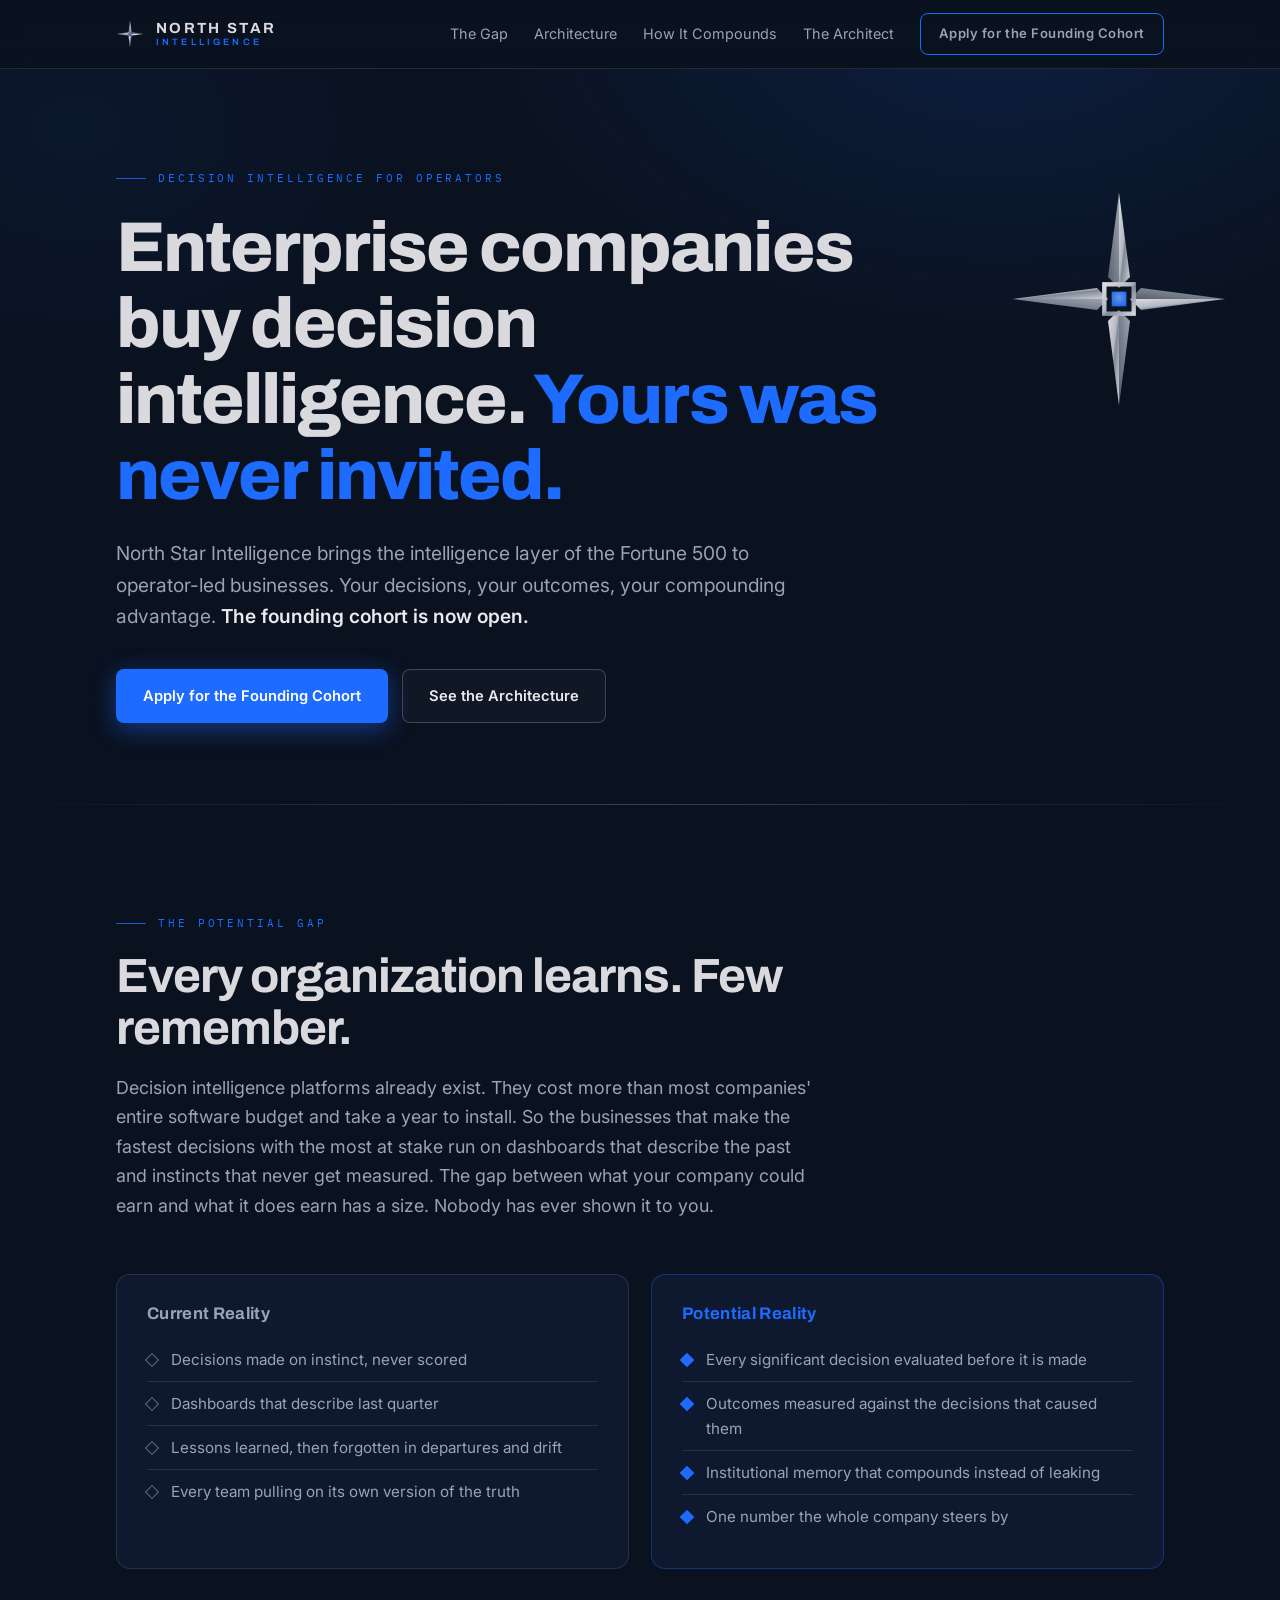
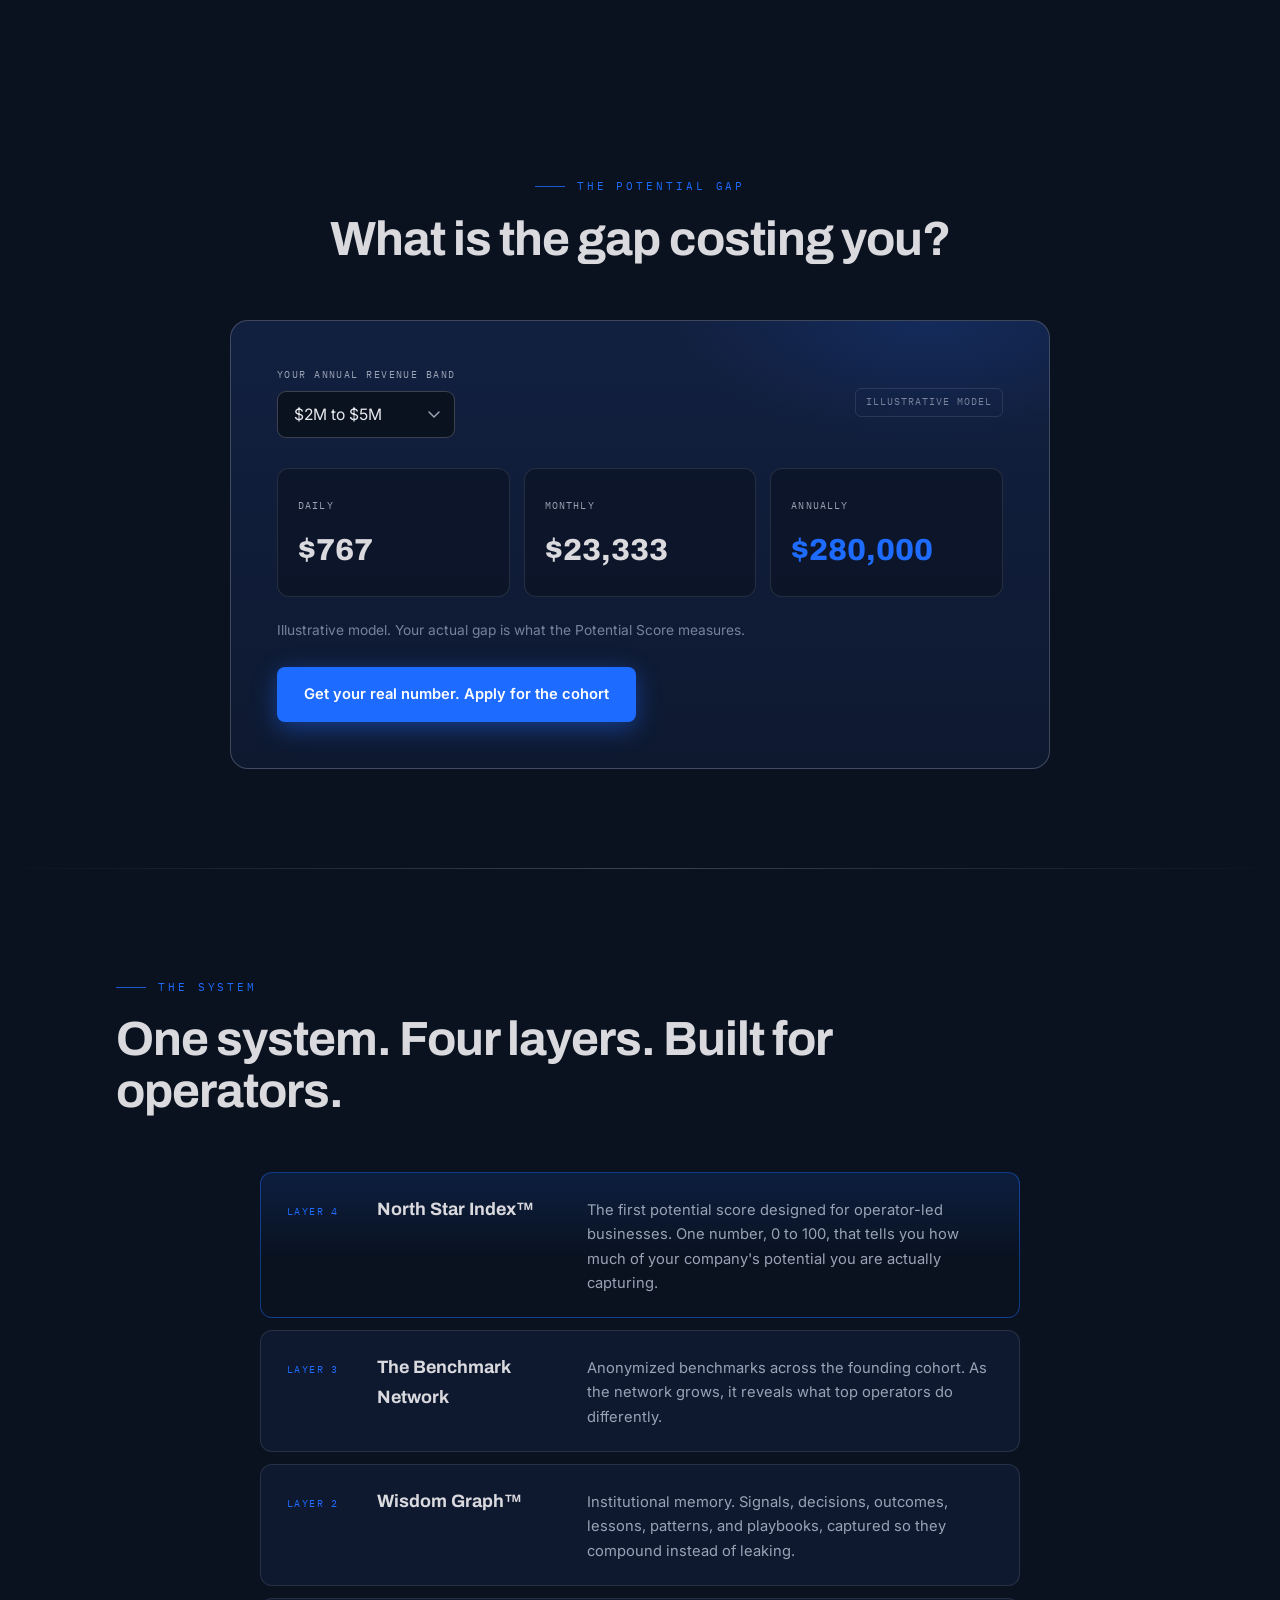
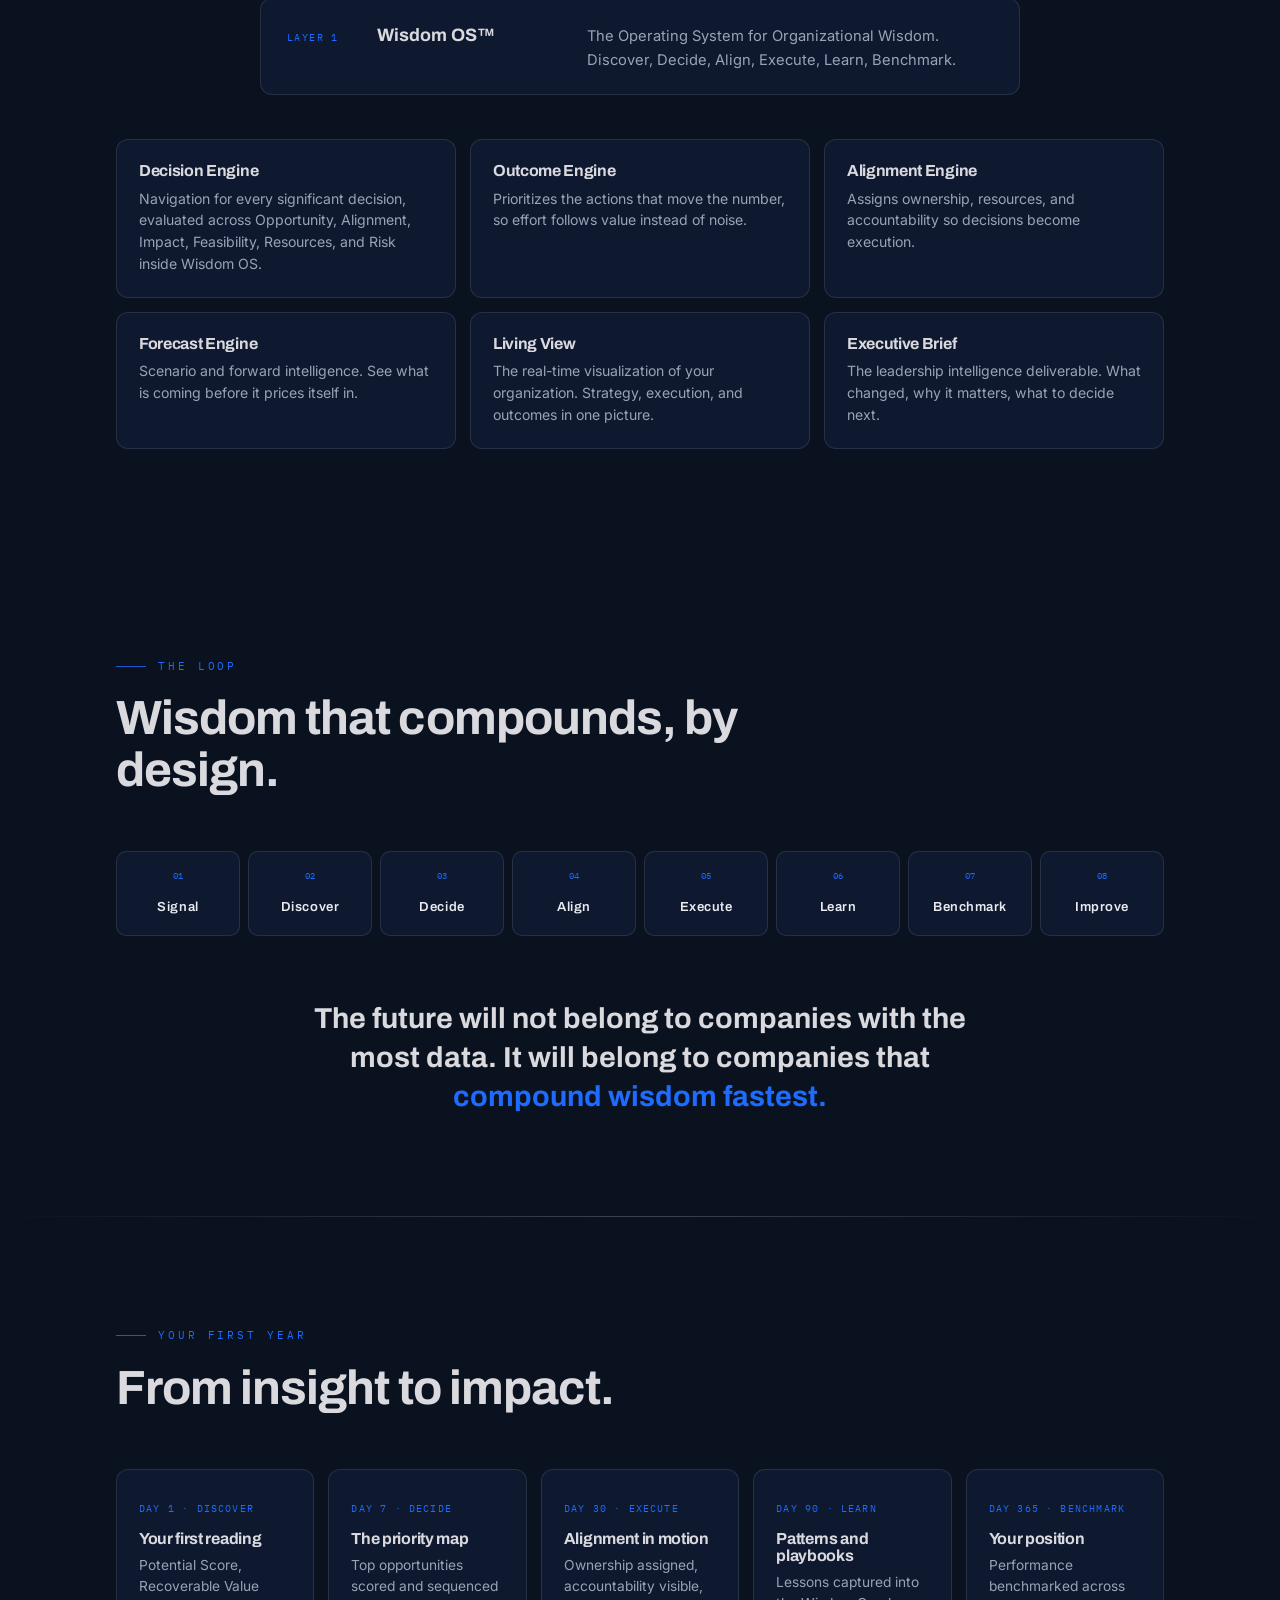
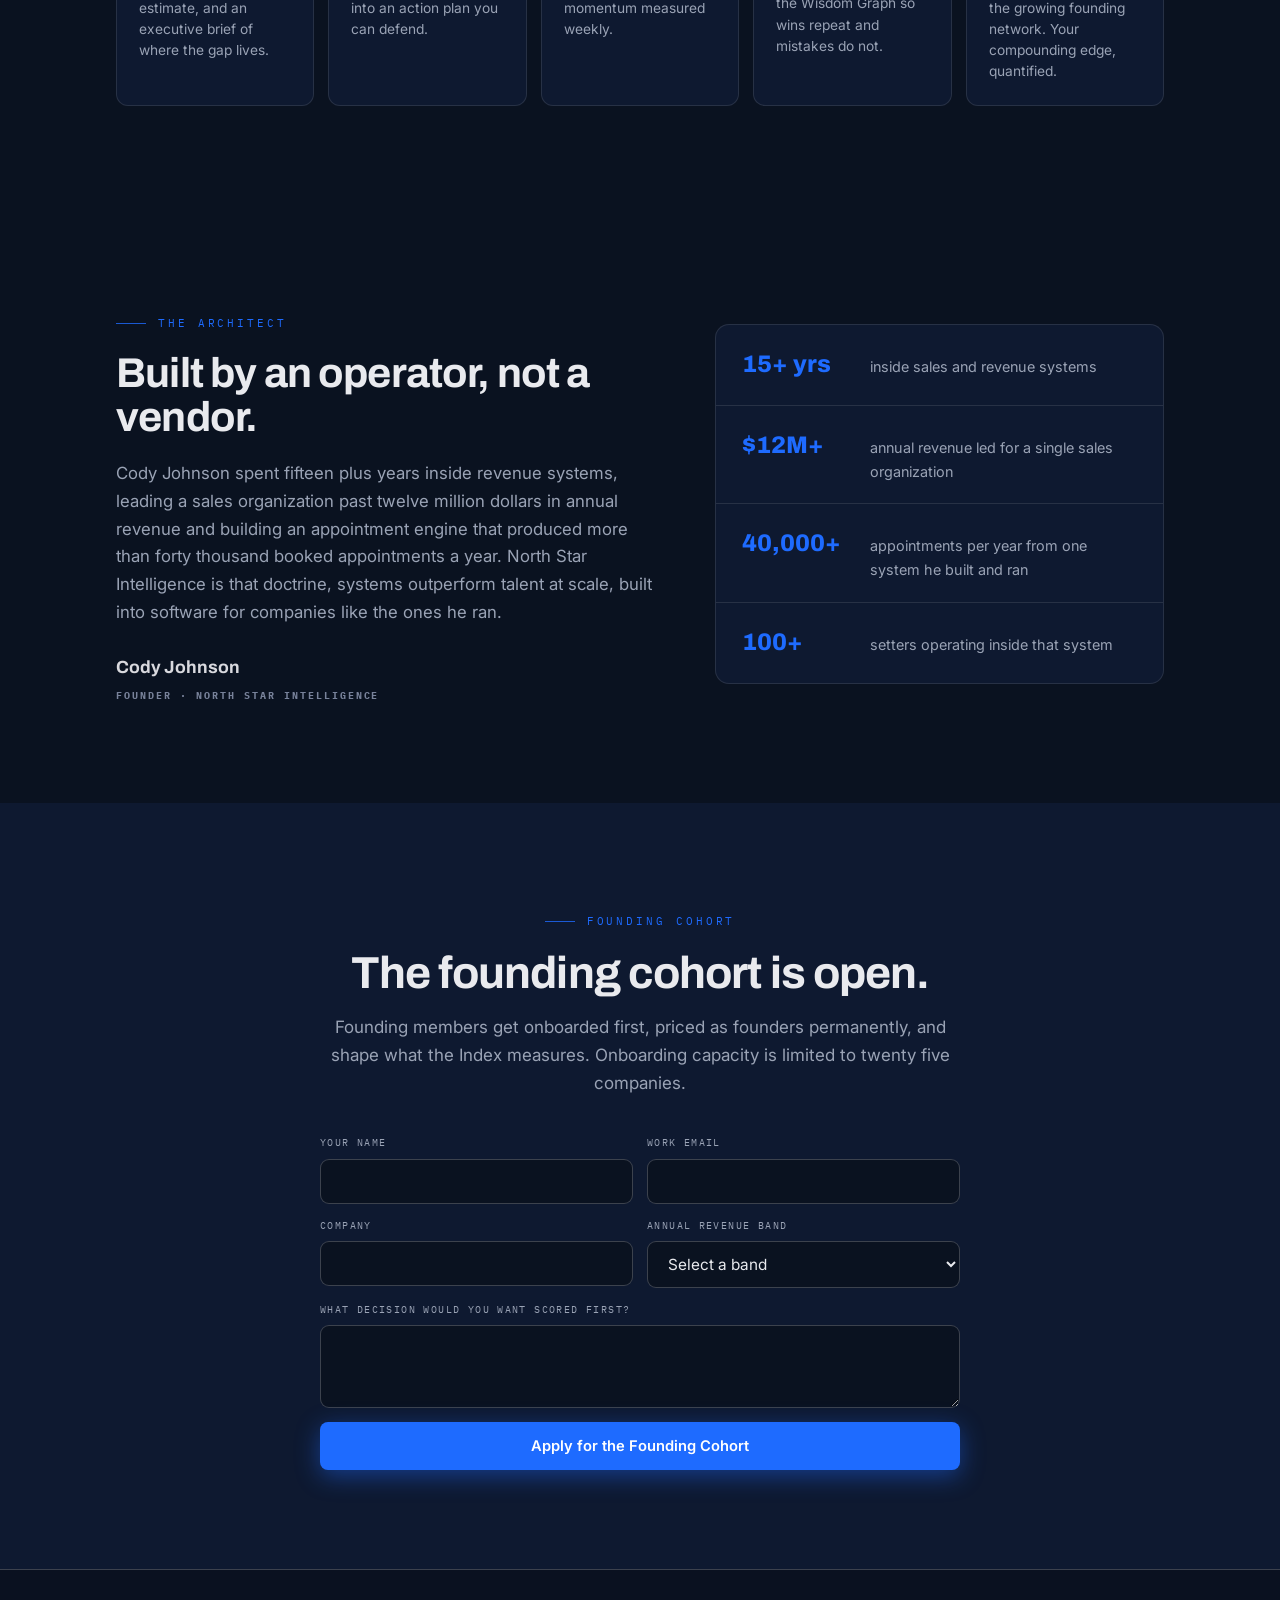
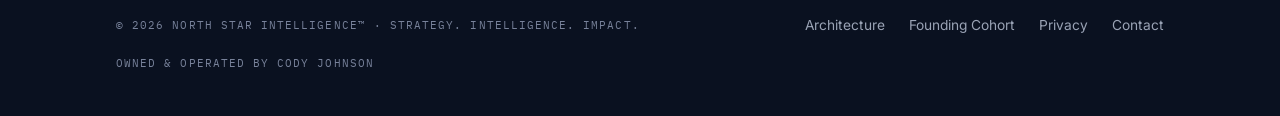
==== index.html @ 207f14a6 "Add files via upload" ====
<!DOCTYPE html>
<html lang="en">
<head>
<meta charset="UTF-8">
<meta name="viewport" content="width=device-width, initial-scale=1.0">
<title>North Star Intelligence | Decision Intelligence for Operator-Led Businesses</title>
<meta name="description" content="Enterprise companies buy decision intelligence. Yours was never invited. North Star Intelligence brings the intelligence layer of the Fortune 500 to operator-led businesses. The founding cohort is now open.">
<link rel="canonical" href="https://www.northstarintelligence.org/">
<meta property="og:title" content="North Star Intelligence">
<meta property="og:description" content="Enterprise companies buy decision intelligence. Yours was never invited. The founding cohort is now open.">
<meta property="og:type" content="website">
<meta property="og:url" content="https://www.northstarintelligence.org/">
<meta property="og:image" content="https://www.northstarintelligence.org/assets/brand/og-home.png">
<link rel="icon" href="/assets/brand/star.svg" type="image/svg+xml">
<link rel="preconnect" href="https://fonts.googleapis.com">
<link rel="preconnect" href="https://fonts.gstatic.com" crossorigin>
<link href="https://fonts.googleapis.com/css2?family=Archivo:wght@600;700;800&family=Inter:wght@400;500;600&family=IBM+Plex+Mono:wght@400;500&display=swap" rel="stylesheet">
<link rel="stylesheet" href="/css/style.css">
<script defer data-domain="northstarintelligence.org" src="https://plausible.io/js/script.js"></script>
<script type="application/ld+json">
{
  "@context": "https://schema.org",
  "@type": "Organization",
  "name": "North Star Intelligence",
  "url": "https://www.northstarintelligence.org",
  "logo": "https://www.northstarintelligence.org/assets/brand/star.svg",
  "founder": { "@type": "Person", "name": "Cody Johnson" }
}
</script>
</head>
<body>
<a class="skip" href="#main-content">Skip to content</a>

<nav aria-label="Primary">
  <div class="nav-inner">
    <a href="/" class="logo" aria-label="North Star Intelligence home">
      <img src="/assets/brand/star.svg" alt="" width="28" height="28">
      <span class="lt">NORTH STAR<small>INTELLIGENCE</small></span>
    </a>
    <button id="nav-ham" class="nav-ham" aria-expanded="false" aria-controls="nav-links" aria-label="Menu">
      <span></span><span></span><span></span>
    </button>
    <div class="nav-links" id="nav-links">
      <a href="#problem">The Gap</a>
      <a href="#architecture">Architecture</a>
      <a href="#compounds">How It Compounds</a>
      <a href="#architect">The Architect</a>
      <a href="#cohort" class="nav-cta">Apply for the Founding Cohort</a>
    </div>
  </div>
</nav>

<main id="main-content">

<!-- 1 · HERO -->
<header class="hero">
  <div class="hero-bg" aria-hidden="true"></div>
  <img class="hero-mark" src="/assets/brand/star.svg" alt="" width="220" height="220" aria-hidden="true">
  <div class="wrap">
    <div class="hero-inner">
      <span class="eyebrow">Decision Intelligence for Operators</span>
      <h1 style="margin-top:22px">Enterprise companies buy decision intelligence. <span class="blue">Yours was never invited.</span></h1>
      <p class="sub">North Star Intelligence brings the intelligence layer of the Fortune 500 to operator-led businesses. Your decisions, your outcomes, your compounding advantage. <b>The founding cohort is now open.</b></p>
      <div class="hero-cta">
        <a href="#cohort" class="btn btn-primary">Apply for the Founding Cohort</a>
        <a href="#architecture" class="btn btn-ghost">See the Architecture</a>
      </div>
    </div>
  </div>
</header>

<div class="divider" role="presentation"></div>

<!-- 2 · THE PROBLEM -->
<section id="problem">
  <div class="wrap">
    <div class="sec-head reveal">
      <span class="eyebrow">The Potential Gap</span>
      <h2>Every organization learns. Few remember.</h2>
      <p>Decision intelligence platforms already exist. They cost more than most companies' entire software budget and take a year to install. So the businesses that make the fastest decisions with the most at stake run on dashboards that describe the past and instincts that never get measured. The gap between what your company could earn and what it does earn has a size. Nobody has ever shown it to you.</p>
    </div>
    <div class="reality reveal">
      <div class="reality-card current">
        <h3>Current Reality</h3>
        <ul>
          <li>Decisions made on instinct, never scored</li>
          <li>Dashboards that describe last quarter</li>
          <li>Lessons learned, then forgotten in departures and drift</li>
          <li>Every team pulling on its own version of the truth</li>
        </ul>
      </div>
      <div class="reality-card potential">
        <h3>Potential Reality</h3>
        <ul>
          <li>Every significant decision evaluated before it is made</li>
          <li>Outcomes measured against the decisions that caused them</li>
          <li>Institutional memory that compounds instead of leaking</li>
          <li>One number the whole company steers by</li>
        </ul>
      </div>
    </div>
  </div>
</section>

<!-- 3 · GAP CALCULATOR -->
<section id="gap" aria-labelledby="gap-heading">
  <div class="wrap">
    <div class="sec-head reveal" style="text-align:center;margin-left:auto;margin-right:auto">
      <span class="eyebrow" style="justify-content:center">The Potential Gap</span>
      <h2 id="gap-heading">What is the gap costing you?</h2>
    </div>
    <div class="calc reveal">
      <div class="calc-head">
        <div class="calc-field">
          <label for="calc-band">Your annual revenue band</label>
          <select id="calc-band">
            <option value="1500000">$1M to $2M</option>
            <option value="3500000" selected>$2M to $5M</option>
            <option value="7500000">$5M to $10M</option>
            <option value="17500000">$10M to $25M</option>
            <option value="37500000">$25M to $50M</option>
          </select>
        </div>
        <span class="calc-model">Illustrative model</span>
      </div>
      <div class="calc-gauges" aria-live="polite">
        <div class="gauge"><span class="gl">Daily</span><div class="gv" id="g-daily">$0</div></div>
        <div class="gauge"><span class="gl">Monthly</span><div class="gv" id="g-monthly">$0</div></div>
        <div class="gauge annual"><span class="gl">Annually</span><div class="gv" id="g-annual">$0</div></div>
      </div>
      <p class="calc-note">Illustrative model. Your actual gap is what the Potential Score measures.</p>
      <div class="calc-cta">
        <a href="#cohort" class="btn btn-primary">Get your real number. Apply for the cohort</a>
      </div>
    </div>
  </div>
</section>

<div class="divider" role="presentation"></div>

<!-- 4 · THE ARCHITECTURE -->
<section id="architecture">
  <div class="wrap">
    <div class="sec-head reveal">
      <span class="eyebrow">The System</span>
      <h2>One system. Four layers. Built for operators.</h2>
    </div>
    <div class="layers reveal">
      <div class="layer l4">
        <span class="ln">Layer 4</span>
        <span class="lt2">North Star Index&trade;</span>
        <span class="ld">The first potential score designed for operator-led businesses. One number, 0 to 100, that tells you how much of your company's potential you are actually capturing.</span>
      </div>
      <div class="layer">
        <span class="ln">Layer 3</span>
        <span class="lt2">The Benchmark Network</span>
        <span class="ld">Anonymized benchmarks across the founding cohort. As the network grows, it reveals what top operators do differently.</span>
      </div>
      <div class="layer">
        <span class="ln">Layer 2</span>
        <span class="lt2">Wisdom Graph&trade;</span>
        <span class="ld">Institutional memory. Signals, decisions, outcomes, lessons, patterns, and playbooks, captured so they compound instead of leaking.</span>
      </div>
      <div class="layer">
        <span class="ln">Layer 1</span>
        <span class="lt2">Wisdom OS&trade;</span>
        <span class="ld">The Operating System for Organizational Wisdom. Discover, Decide, Align, Execute, Learn, Benchmark.</span>
      </div>
    </div>
    <div class="engines reveal">
      <div class="engine"><h3>Decision Engine</h3><p>Navigation for every significant decision, evaluated across Opportunity, Alignment, Impact, Feasibility, Resources, and Risk inside Wisdom OS.</p></div>
      <div class="engine"><h3>Outcome Engine</h3><p>Prioritizes the actions that move the number, so effort follows value instead of noise.</p></div>
      <div class="engine"><h3>Alignment Engine</h3><p>Assigns ownership, resources, and accountability so decisions become execution.</p></div>
      <div class="engine"><h3>Forecast Engine</h3><p>Scenario and forward intelligence. See what is coming before it prices itself in.</p></div>
      <div class="engine"><h3>Living View</h3><p>The real-time visualization of your organization. Strategy, execution, and outcomes in one picture.</p></div>
      <div class="engine"><h3>Executive Brief</h3><p>The leadership intelligence deliverable. What changed, why it matters, what to decide next.</p></div>
    </div>
  </div>
</section>

<!-- 5 · HOW IT COMPOUNDS -->
<section id="compounds">
  <div class="wrap">
    <div class="sec-head reveal">
      <span class="eyebrow">The Loop</span>
      <h2>Wisdom that compounds, by design.</h2>
    </div>
    <div class="loop reveal">
      <div class="loop-step"><span class="ln">01</span><span class="lt3">Signal</span></div>
      <div class="loop-step"><span class="ln">02</span><span class="lt3">Discover</span></div>
      <div class="loop-step"><span class="ln">03</span><span class="lt3">Decide</span></div>
      <div class="loop-step"><span class="ln">04</span><span class="lt3">Align</span></div>
      <div class="loop-step"><span class="ln">05</span><span class="lt3">Execute</span></div>
      <div class="loop-step"><span class="ln">06</span><span class="lt3">Learn</span></div>
      <div class="loop-step"><span class="ln">07</span><span class="lt3">Benchmark</span></div>
      <div class="loop-step"><span class="ln">08</span><span class="lt3">Improve</span></div>
    </div>
    <p class="compound-close reveal">The future will not belong to companies with the most data. It will belong to companies that <span class="blue">compound wisdom fastest.</span></p>
  </div>
</section>

<div class="divider" role="presentation"></div>

<!-- 6 · FROM INSIGHT TO IMPACT -->
<section id="timeline">
  <div class="wrap">
    <div class="sec-head reveal">
      <span class="eyebrow">Your First Year</span>
      <h2>From insight to impact.</h2>
    </div>
    <div class="timeline reveal">
      <div class="t-step"><span class="td">Day 1 · Discover</span><h3>Your first reading</h3><p>Potential Score, Recoverable Value estimate, and an executive brief of where the gap lives.</p></div>
      <div class="t-step"><span class="td">Day 7 · Decide</span><h3>The priority map</h3><p>Top opportunities scored and sequenced into an action plan you can defend.</p></div>
      <div class="t-step"><span class="td">Day 30 · Execute</span><h3>Alignment in motion</h3><p>Ownership assigned, accountability visible, momentum measured weekly.</p></div>
      <div class="t-step"><span class="td">Day 90 · Learn</span><h3>Patterns and playbooks</h3><p>Lessons captured into the Wisdom Graph so wins repeat and mistakes do not.</p></div>
      <div class="t-step"><span class="td">Day 365 · Benchmark</span><h3>Your position</h3><p>Performance benchmarked across the growing founding network. Your compounding edge, quantified.</p></div>
    </div>
  </div>
</section>

<!-- 7 · THE ARCHITECT -->
<section id="architect">
  <div class="wrap">
    <div class="founder-grid">
      <div class="reveal">
        <span class="eyebrow">The Architect</span>
        <h2 style="margin-top:18px;font-size:clamp(1.8rem,3.6vw,2.6rem)">Built by an operator, not a vendor.</h2>
        <p style="margin-top:20px">Cody Johnson spent fifteen plus years inside revenue systems, leading a sales organization past twelve million dollars in annual revenue and building an appointment engine that produced more than forty thousand booked appointments a year. North Star Intelligence is that doctrine, systems outperform talent at scale, built into software for companies like the ones he ran.</p>
        <div class="founder-sig">Cody Johnson<span>Founder · North Star Intelligence</span></div>
      </div>
      <div class="proof reveal">
        <div class="proof-row"><span class="proof-num">15+ yrs</span><span class="proof-lbl">inside sales and revenue systems</span></div>
        <div class="proof-row"><span class="proof-num">$12M+</span><span class="proof-lbl">annual revenue led for a single sales organization</span></div>
        <div class="proof-row"><span class="proof-num">40,000+</span><span class="proof-lbl">appointments per year from one system he built and ran</span></div>
        <div class="proof-row"><span class="proof-num">100+</span><span class="proof-lbl">setters operating inside that system</span></div>
      </div>
    </div>
  </div>
</section>

<!-- 8 · FOUNDING COHORT -->
<section id="cohort" class="cohort">
  <div class="wrap">
    <div class="cohort-inner">
      <span class="eyebrow" style="justify-content:center">Founding Cohort</span>
      <h2 class="reveal" style="margin-top:18px;font-size:clamp(1.9rem,4vw,2.8rem)">The founding cohort is open.</h2>
      <p class="reveal" style="color:var(--muted);margin-top:16px">Founding members get onboarded first, priced as founders permanently, and shape what the Index measures. Onboarding capacity is limited to twenty five companies.</p>

      <!-- TODO: replace YOUR_FORM_ID with the live Formspree form ID before deploy -->
      <form id="cohort-form" action="https://formspree.io/f/YOUR_FORM_ID" method="POST" novalidate>
        <div class="f-row">
          <div class="f-field">
            <label for="f-name">Your name</label>
            <input id="f-name" name="name" type="text" autocomplete="name" required>
            <span class="f-err">Please enter your name.</span>
          </div>
          <div class="f-field">
            <label for="f-email">Work email</label>
            <input id="f-email" name="email" type="email" autocomplete="email" required>
            <span class="f-err">Please enter a valid email.</span>
          </div>
        </div>
        <div class="f-row">
          <div class="f-field">
            <label for="f-company">Company</label>
            <input id="f-company" name="company" type="text" autocomplete="organization" required>
            <span class="f-err">Please enter your company.</span>
          </div>
          <div class="f-field">
            <label for="f-rev">Annual revenue band</label>
            <select id="f-rev" name="revenue_band" required>
              <option value="">Select a band</option>
              <option>$1M to $2M</option>
              <option>$2M to $5M</option>
              <option>$5M to $10M</option>
              <option>$10M to $25M</option>
              <option>$25M to $50M</option>
            </select>
            <span class="f-err">Please select a band.</span>
          </div>
        </div>
        <div class="f-field">
          <label for="f-decision">What decision would you want scored first?</label>
          <textarea id="f-decision" name="first_decision" rows="3" required></textarea>
          <span class="f-err">Tell us the decision, one sentence is fine.</span>
        </div>
        <!-- Honeypot, hidden from humans -->
        <div class="hp" aria-hidden="true">
          <label for="f-hp">Company website</label>
          <input id="f-hp" name="company_website" type="text" tabindex="-1" autocomplete="off">
        </div>
        <button type="submit" id="form-submit" class="btn btn-primary" style="justify-content:center">Apply for the Founding Cohort</button>
      </form>

      <div id="form-ok" class="form-msg ok" hidden tabindex="-1">
        Application received. You will hear from Cody directly. In the meantime, the methodology behind the Potential Score is on its way to your inbox.
      </div>
      <div id="form-err" class="form-msg err" hidden>
        Something went wrong sending your application. Try again, or email <a href="mailto:cody@northstarintelligence.org">cody@northstarintelligence.org</a> directly.
      </div>
    </div>
  </div>
</section>

</main>

<!-- 9 · FOOTER -->
<footer>
  <div class="wrap foot">
    <span class="fm">&copy; 2026 North Star Intelligence&trade; · Strategy. Intelligence. Impact.</span>
    <div class="foot-links">
      <a href="#architecture">Architecture</a>
      <a href="#cohort">Founding Cohort</a>
      <a href="/privacy.html">Privacy</a>
      <a href="mailto:cody@northstarintelligence.org">Contact</a>
    </div>
    <span class="fm">Owned &amp; Operated by Cody Johnson</span>
  </div>
</footer>

<script src="/js/main.js" defer></script>
</body>
</html>
---- css/style.css ----
/* ════════════════════════════════════════════════════════════
   NORTH STAR INTELLIGENCE · style.css
   Brand Lock tokens. Do not add colors outside this block.
   GT America swap path: if licensed files are added to
   /assets/fonts/, replace the display/body stacks below and
   remove the Google Fonts link in each HTML head. (TODO)
   ════════════════════════════════════════════════════════════ */
:root{
  /* Canonical brand tokens */
  --navy:#0A1220;
  --platinum:#D9D9DE;
  --blue:#1E6BFF;

  /* Derived surfaces and text (all derived from the three above) */
  --navy-2:#0E1930;            /* raised surface */
  --navy-3:#122040;            /* card surface */
  --text:#E9EAEE;              /* body text, platinum lifted */
  --muted:#9AA3B5;             /* secondary text */
  --dim:#78829A;               /* tertiary text, AA on navy */
  --line:rgba(217,217,222,0.12);
  --line-strong:rgba(217,217,222,0.24);
  --blue-soft:rgba(30,107,255,0.14);
  --blue-glow:rgba(30,107,255,0.45);

  /* Type */
  --font-display:'Archivo',system-ui,sans-serif;
  --font-body:'Inter',system-ui,sans-serif;
  --font-mono:'IBM Plex Mono',monospace;

  --maxw:1160px;
}

/* ── Reset ── */
*{margin:0;padding:0;box-sizing:border-box}
html{scroll-behavior:smooth}
body{
  background:var(--navy);
  color:var(--text);
  font-family:var(--font-body);
  font-size:17px;
  line-height:1.65;
  -webkit-font-smoothing:antialiased;
  overflow-x:hidden;
}
::selection{background:var(--blue);color:#fff}
img,svg{max-width:100%;display:block}
a{color:inherit;text-decoration:none}
h1,h2,h3{font-family:var(--font-display);font-weight:700;letter-spacing:-0.02em;line-height:1.08}
a:focus-visible,button:focus-visible,input:focus-visible,select:focus-visible{
  outline:2px solid var(--blue);outline-offset:3px;
}

.wrap{max-width:var(--maxw);margin:0 auto;padding:0 clamp(22px,5vw,56px)}
section{padding:clamp(78px,11vh,140px) 0;position:relative}
.divider{height:1px;background:linear-gradient(90deg,transparent,var(--line-strong),transparent)}

/* ── Eyebrow ── */
.eyebrow{
  font-family:var(--font-mono);
  font-size:0.7rem;letter-spacing:0.26em;text-transform:uppercase;
  color:var(--blue);display:inline-flex;align-items:center;gap:12px;
}
.eyebrow::before{content:"";width:30px;height:1px;background:var(--blue);opacity:0.8}

/* ── Buttons ── */
.btn{
  display:inline-flex;align-items:center;gap:9px;
  font-family:var(--font-body);font-weight:600;font-size:0.92rem;
  padding:14px 26px;border-radius:8px;cursor:pointer;
  border:1px solid transparent;transition:transform .2s,box-shadow .2s,border-color .2s,background .2s;
  white-space:nowrap;
}
.btn-primary{background:var(--blue);color:#fff;box-shadow:0 6px 24px var(--blue-glow)}
.btn-primary:hover{transform:translateY(-2px);box-shadow:0 10px 32px var(--blue-glow)}
.btn-ghost{border-color:var(--line-strong);color:var(--text);background:rgba(217,217,222,0.03)}
.btn-ghost:hover{border-color:var(--platinum)}

/* ── Skip link ── */
.skip{
  position:absolute;left:-9999px;top:0;z-index:100;
  background:var(--blue);color:#fff;padding:10px 18px;border-radius:0 0 8px 0;
}
.skip:focus{left:0}

/* ── Nav ── */
nav{
  position:sticky;top:0;z-index:50;
  backdrop-filter:blur(14px);
  background:rgba(10,18,32,0.8);
  border-bottom:1px solid var(--line);
}
.nav-inner{
  max-width:var(--maxw);margin:0 auto;padding:0 clamp(22px,5vw,56px);
  height:68px;display:flex;align-items:center;justify-content:space-between;gap:20px;
}
.logo{display:flex;align-items:center;gap:12px}
.logo img{width:28px;height:28px}
.logo .lt{font-family:var(--font-display);font-weight:700;font-size:0.92rem;letter-spacing:0.16em;line-height:1;color:var(--platinum)}
.logo .lt small{display:block;font-size:0.58rem;letter-spacing:0.34em;color:var(--blue);font-weight:600;margin-top:3px}
.nav-links{display:flex;gap:26px;align-items:center;font-size:0.9rem}
.nav-links a{color:var(--muted);transition:color .2s}
.nav-links a:hover{color:var(--text)}
.nav-cta{
  border:1px solid var(--blue);color:var(--blue);
  padding:9px 18px;border-radius:8px;font-size:0.82rem;font-weight:600;letter-spacing:0.04em;
  transition:background .2s,color .2s;
}
.nav-cta:hover{background:var(--blue);color:#fff}

/* Mobile nav */
.nav-ham{display:none;flex-direction:column;gap:5px;background:none;border:none;cursor:pointer;padding:8px;color:var(--text)}
.nav-ham span{width:22px;height:2px;background:currentColor;border-radius:1px;transition:transform .3s,opacity .3s}
.nav-ham[aria-expanded="true"] span:nth-child(1){transform:translateY(7px) rotate(45deg)}
.nav-ham[aria-expanded="true"] span:nth-child(2){opacity:0}
.nav-ham[aria-expanded="true"] span:nth-child(3){transform:translateY(-7px) rotate(-45deg)}
@media(max-width:900px){
  .nav-ham{display:flex}
  .nav-links{
    position:fixed;top:68px;left:0;right:0;flex-direction:column;gap:0;
    background:rgba(10,18,32,0.98);backdrop-filter:blur(20px);
    border-bottom:1px solid var(--line-strong);padding:6px 0 14px;z-index:49;
    transform:translateY(-110%);opacity:0;pointer-events:none;
    transition:transform .3s,opacity .28s;
  }
  .nav-links.open{transform:translateY(0);opacity:1;pointer-events:auto}
  .nav-links a{padding:13px clamp(22px,5vw,56px);width:100%;border-bottom:1px solid var(--line);font-size:1rem}
  .nav-links a:last-child{border-bottom:none}
}

/* ── Hero ── */
.hero{padding-top:clamp(70px,10vh,120px);padding-bottom:clamp(64px,9vh,110px);position:relative}
.hero-bg{
  position:absolute;inset:0;pointer-events:none;
  background:
    radial-gradient(900px 560px at 78% -8%,var(--blue-soft),transparent 60%),
    radial-gradient(620px 460px at 6% 8%,rgba(30,107,255,0.06),transparent 55%);
}
.hero-inner{position:relative;max-width:800px}
.hero h1{font-size:clamp(2.5rem,6vw,4.4rem);font-weight:800;letter-spacing:-0.028em;color:var(--platinum)}
.hero h1 .blue{color:var(--blue)}
.hero .sub{font-size:clamp(1.05rem,1.5vw,1.2rem);color:var(--muted);max-width:58ch;margin-top:24px}
.hero .sub b{color:var(--text);font-weight:600}
.hero-cta{display:flex;gap:14px;margin-top:36px;flex-wrap:wrap}
.hero-mark{position:absolute;right:clamp(0px,4vw,60px);top:120px;width:clamp(120px,18vw,220px);opacity:0.9;pointer-events:none}
@media(max-width:900px){.hero-mark{display:none}}

/* ── Section heads ── */
.sec-head{max-width:760px;margin-bottom:54px}
.sec-head h2{font-size:clamp(1.9rem,4.2vw,3rem);margin-top:18px;color:var(--platinum)}
.sec-head p{color:var(--muted);font-size:1.12rem;margin-top:18px;max-width:64ch}

/* ── Problem ── */
.reality{display:grid;grid-template-columns:1fr 1fr;gap:22px;margin-top:44px}
.reality-card{border:1px solid var(--line);border-radius:14px;padding:30px;background:var(--navy-2)}
.reality-card h3{font-size:1.05rem;letter-spacing:0.02em;margin-bottom:14px}
.reality-card.current h3{color:var(--muted)}
.reality-card.potential{border-color:rgba(30,107,255,0.35)}
.reality-card.potential h3{color:var(--blue)}
.reality-card ul{list-style:none}
.reality-card li{padding:9px 0 9px 24px;position:relative;color:var(--muted);font-size:0.95rem;border-bottom:1px solid var(--line)}
.reality-card li:last-child{border-bottom:none}
.reality-card li::before{content:"";position:absolute;left:0;top:17px;width:8px;height:8px;border:1px solid currentColor;transform:rotate(45deg);opacity:0.6}
.reality-card.potential li::before{background:var(--blue);border-color:var(--blue);opacity:1}
@media(max-width:760px){.reality{grid-template-columns:1fr}}

/* ── Gap calculator ── */
.calc{
  border:1px solid var(--line-strong);border-radius:18px;
  background:linear-gradient(180deg,var(--navy-3),var(--navy-2));
  padding:clamp(28px,4vw,46px);max-width:820px;margin:0 auto;
  position:relative;overflow:hidden;
}
.calc::before{content:"";position:absolute;inset:0;background:radial-gradient(420px 200px at 85% 0%,var(--blue-soft),transparent 60%);pointer-events:none}
.calc-head{display:flex;justify-content:space-between;align-items:center;gap:14px;flex-wrap:wrap;margin-bottom:26px;position:relative}
.calc-model{font-family:var(--font-mono);font-size:0.62rem;letter-spacing:0.1em;text-transform:uppercase;color:var(--dim);border:1px solid var(--line);border-radius:6px;padding:5px 10px}
.calc-field{display:flex;flex-direction:column;gap:8px;max-width:420px;position:relative}
.calc-field label{font-family:var(--font-mono);font-size:0.64rem;letter-spacing:0.14em;text-transform:uppercase;color:var(--muted)}
.calc-field select{
  background:var(--navy);border:1px solid var(--line-strong);border-radius:9px;
  padding:13px 40px 13px 16px;color:var(--text);font-family:var(--font-body);font-size:0.98rem;
  appearance:none;cursor:pointer;
  background-image:url("data:image/svg+xml,%3Csvg xmlns='http://www.w3.org/2000/svg' width='12' height='8' fill='none'%3E%3Cpath d='M1 1l5 5 5-5' stroke='%239AA3B5' stroke-width='1.5' stroke-linecap='round'/%3E%3C/svg%3E");
  background-repeat:no-repeat;background-position:right 14px center;
}
.calc-field select:focus{border-color:var(--blue);box-shadow:0 0 0 3px var(--blue-soft);outline:none}
.calc-gauges{display:grid;grid-template-columns:repeat(3,1fr);gap:14px;margin-top:30px;position:relative}
.gauge{border:1px solid var(--line);border-radius:12px;padding:20px;background:rgba(10,18,32,0.6)}
.gauge .gl{font-family:var(--font-mono);font-size:0.6rem;letter-spacing:0.12em;text-transform:uppercase;color:var(--muted)}
.gauge .gv{font-family:var(--font-display);font-weight:800;font-size:clamp(1.4rem,3vw,1.9rem);color:var(--platinum);margin-top:8px;font-variant-numeric:tabular-nums}
.gauge.annual .gv{color:var(--blue)}
.calc-note{margin-top:22px;font-size:0.86rem;color:var(--dim);position:relative}
.calc-cta{margin-top:26px;position:relative}
@media(max-width:640px){.calc-gauges{grid-template-columns:1fr}}

/* ── Architecture ── */
.layers{display:flex;flex-direction:column;gap:12px;max-width:760px;margin:0 auto}
.layer{
  border:1px solid var(--line);border-radius:12px;padding:22px 26px;
  background:var(--navy-2);display:flex;align-items:baseline;gap:20px;
  transition:border-color .25s,transform .25s;
}
.layer:hover{border-color:rgba(30,107,255,0.4);transform:translateX(4px)}
.layer .ln{font-family:var(--font-mono);font-size:0.62rem;letter-spacing:0.14em;color:var(--blue);min-width:70px;text-transform:uppercase}
.layer .lt2{font-family:var(--font-display);font-weight:700;font-size:1.12rem;min-width:190px;color:var(--platinum)}
.layer .ld{color:var(--muted);font-size:0.92rem}
.layer.l4{border-color:rgba(30,107,255,0.45);background:linear-gradient(180deg,var(--blue-soft),transparent 60%)}
@media(max-width:760px){.layer{flex-direction:column;gap:6px}}
.engines{display:grid;grid-template-columns:repeat(3,1fr);gap:14px;margin-top:44px}
.engine{border:1px solid var(--line);border-radius:12px;padding:22px;background:var(--navy-2)}
.engine h3{font-size:1rem;color:var(--platinum);margin-bottom:8px}
.engine p{color:var(--muted);font-size:0.88rem;line-height:1.55}
@media(max-width:860px){.engines{grid-template-columns:1fr 1fr}}
@media(max-width:560px){.engines{grid-template-columns:1fr}}

/* ── Loop ── */
.loop{display:grid;grid-template-columns:repeat(8,1fr);gap:8px;margin-top:44px}
.loop-step{border:1px solid var(--line);border-radius:10px;padding:16px 12px;text-align:center;background:var(--navy-2)}
.loop-step .ln{font-family:var(--font-mono);font-size:0.58rem;color:var(--blue);display:block;margin-bottom:8px}
.loop-step .lt3{font-family:var(--font-display);font-weight:600;font-size:0.82rem;letter-spacing:0.04em;color:var(--text)}
@media(max-width:960px){.loop{grid-template-columns:repeat(4,1fr)}}
@media(max-width:560px){.loop{grid-template-columns:repeat(2,1fr)}}
.compound-close{
  font-family:var(--font-display);font-weight:700;
  font-size:clamp(1.3rem,2.6vw,1.8rem);line-height:1.35;
  max-width:720px;margin:64px auto 0;text-align:center;color:var(--platinum);
}
.compound-close .blue{color:var(--blue)}

/* ── Timeline ── */
.timeline{display:grid;grid-template-columns:repeat(5,1fr);gap:14px;margin-top:44px}
.t-step{border:1px solid var(--line);border-radius:12px;padding:22px;background:var(--navy-2);position:relative}
.t-step .td{font-family:var(--font-mono);font-size:0.62rem;letter-spacing:0.12em;color:var(--blue);text-transform:uppercase}
.t-step h3{font-size:1rem;margin:10px 0 8px;color:var(--platinum)}
.t-step p{color:var(--muted);font-size:0.86rem;line-height:1.55}
@media(max-width:960px){.timeline{grid-template-columns:1fr 1fr}}
@media(max-width:560px){.timeline{grid-template-columns:1fr}}

/* ── Founder ── */
.founder-grid{display:grid;grid-template-columns:1.2fr 1fr;gap:60px;align-items:center}
.founder-grid p{color:var(--muted);font-size:1.05rem}
.founder-sig{font-family:var(--font-display);font-weight:700;color:var(--platinum);font-size:1.1rem;margin-top:26px}
.founder-sig span{display:block;font-family:var(--font-mono);font-size:0.62rem;letter-spacing:0.2em;color:var(--dim);text-transform:uppercase;margin-top:6px}
.proof{border:1px solid var(--line);border-radius:14px;background:var(--navy-2)}
.proof-row{display:flex;align-items:baseline;gap:18px;padding:20px 26px;border-bottom:1px solid var(--line)}
.proof-row:last-child{border-bottom:none}
.proof-num{font-family:var(--font-display);font-weight:800;font-size:1.5rem;color:var(--blue);min-width:110px}
.proof-lbl{color:var(--muted);font-size:0.9rem}
@media(max-width:860px){.founder-grid{grid-template-columns:1fr;gap:40px}}

/* ── Cohort form ── */
.cohort{background:var(--navy-2)}
.cohort-inner{max-width:640px;margin:0 auto;text-align:center}
.cohort form{display:flex;flex-direction:column;gap:14px;margin-top:38px;text-align:left}
.f-row{display:grid;grid-template-columns:1fr 1fr;gap:14px}
@media(max-width:600px){.f-row{grid-template-columns:1fr}}
.f-field{display:flex;flex-direction:column;gap:7px}
.f-field label{font-family:var(--font-mono);font-size:0.62rem;letter-spacing:0.14em;text-transform:uppercase;color:var(--muted)}
.f-field input,.f-field select,.f-field textarea{
  background:var(--navy);border:1px solid var(--line-strong);border-radius:9px;
  padding:12px 16px;color:var(--text);font-family:var(--font-body);font-size:0.96rem;
}
.f-field input:focus,.f-field select:focus,.f-field textarea:focus{
  outline:none;border-color:var(--blue);box-shadow:0 0 0 3px var(--blue-soft);
}
.f-field .f-err{color:#E0A33A;font-size:0.8rem;display:none}
.f-field.invalid .f-err{display:block}
.f-field.invalid input,.f-field.invalid textarea{border-color:#E0A33A}
.hp{position:absolute;left:-9999px;opacity:0;height:0;overflow:hidden}
.form-msg{border-radius:11px;padding:16px 20px;font-size:0.94rem;margin-top:10px;text-align:left}
.form-msg.ok{background:rgba(30,107,255,0.1);border:1px solid rgba(30,107,255,0.35);color:var(--blue)}
.form-msg.err{background:rgba(224,163,58,0.1);border:1px solid rgba(224,163,58,0.3);color:#E0A33A}
[hidden]{display:none !important}

/* ── Footer ── */
footer{border-top:1px solid var(--line-strong);padding:44px 0;background:rgba(10,18,32,0.6)}
.foot{display:flex;justify-content:space-between;align-items:center;gap:18px;flex-wrap:wrap}
.foot .fm{font-family:var(--font-mono);font-size:0.66rem;letter-spacing:0.1em;text-transform:uppercase;color:var(--dim)}
.foot-links{display:flex;gap:24px;font-size:0.86rem}
.foot-links a{color:var(--muted)}
.foot-links a:hover{color:var(--text)}

/* ── Reveal ── */
.reveal{opacity:0;transform:translateY(22px);transition:opacity .7s ease,transform .7s ease}
.reveal.in{opacity:1;transform:none}
@media(prefers-reduced-motion:reduce){
  .reveal{opacity:1;transform:none;transition:none}
  html{scroll-behavior:auto}
  .layer:hover{transform:none}
}

/* ── Prose pages (privacy, 404) ── */
.prose{max-width:680px;margin:0 auto;padding:clamp(60px,10vh,110px) 0}
.prose h1{font-size:clamp(1.8rem,4vw,2.6rem);color:var(--platinum);margin-bottom:10px}
.prose .pd{font-family:var(--font-mono);font-size:0.66rem;letter-spacing:0.14em;text-transform:uppercase;color:var(--dim);margin-bottom:34px}
.prose h2{font-size:1.2rem;color:var(--platinum);margin:34px 0 12px}
.prose p{color:var(--muted);margin-bottom:14px}
.prose a{color:var(--blue);text-decoration:underline;text-underline-offset:3px}
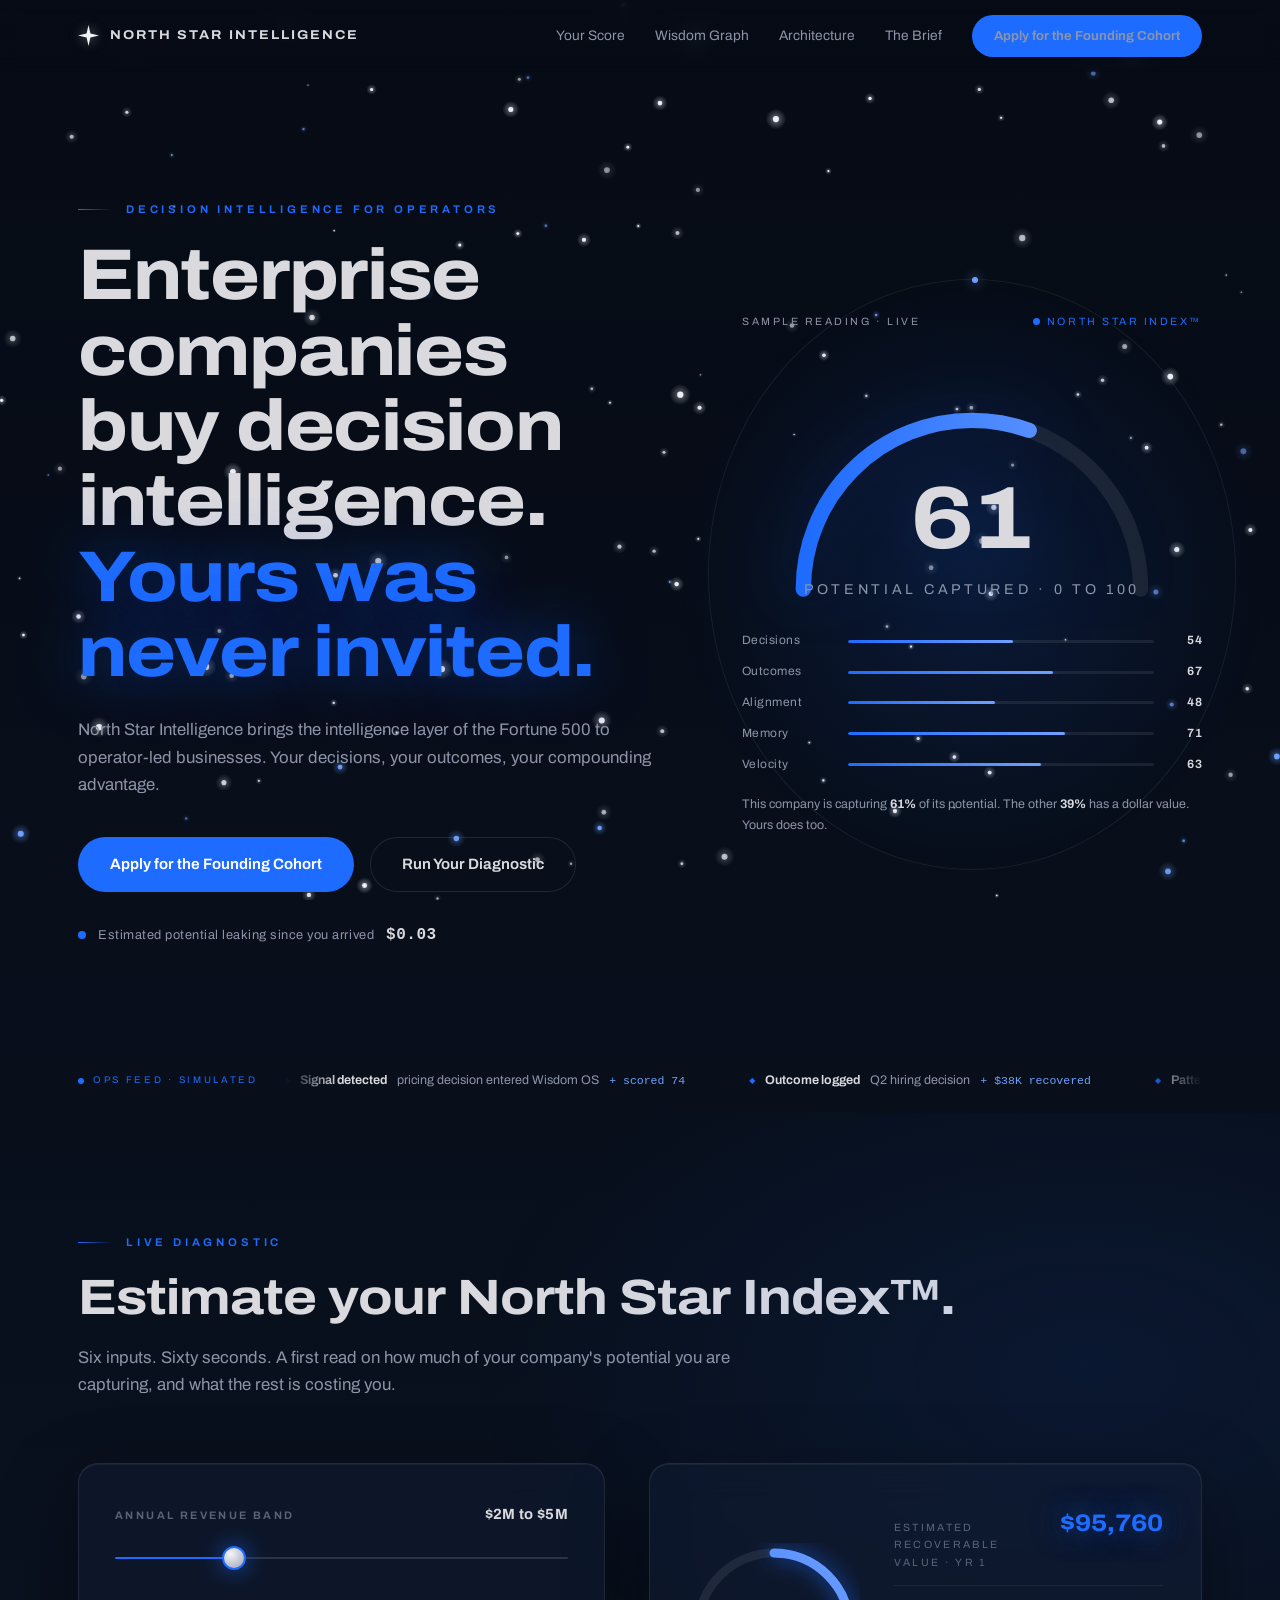
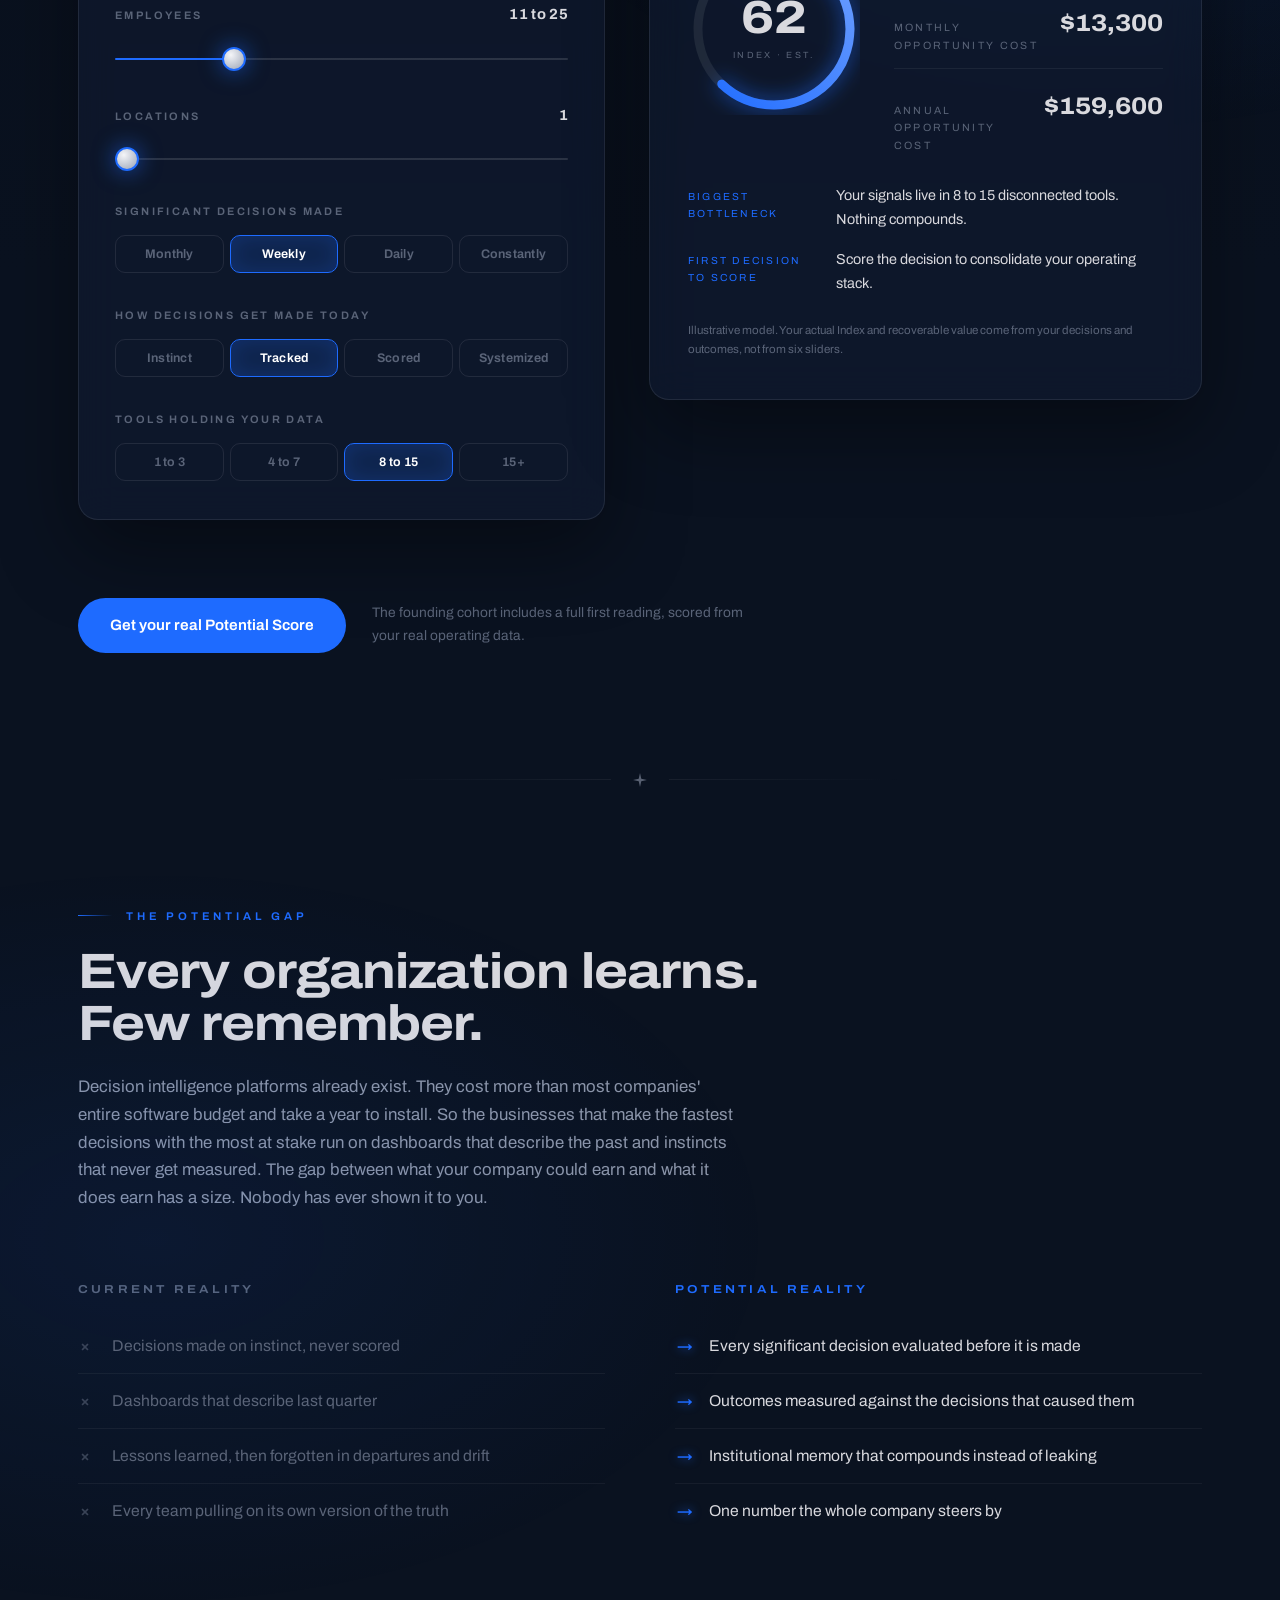
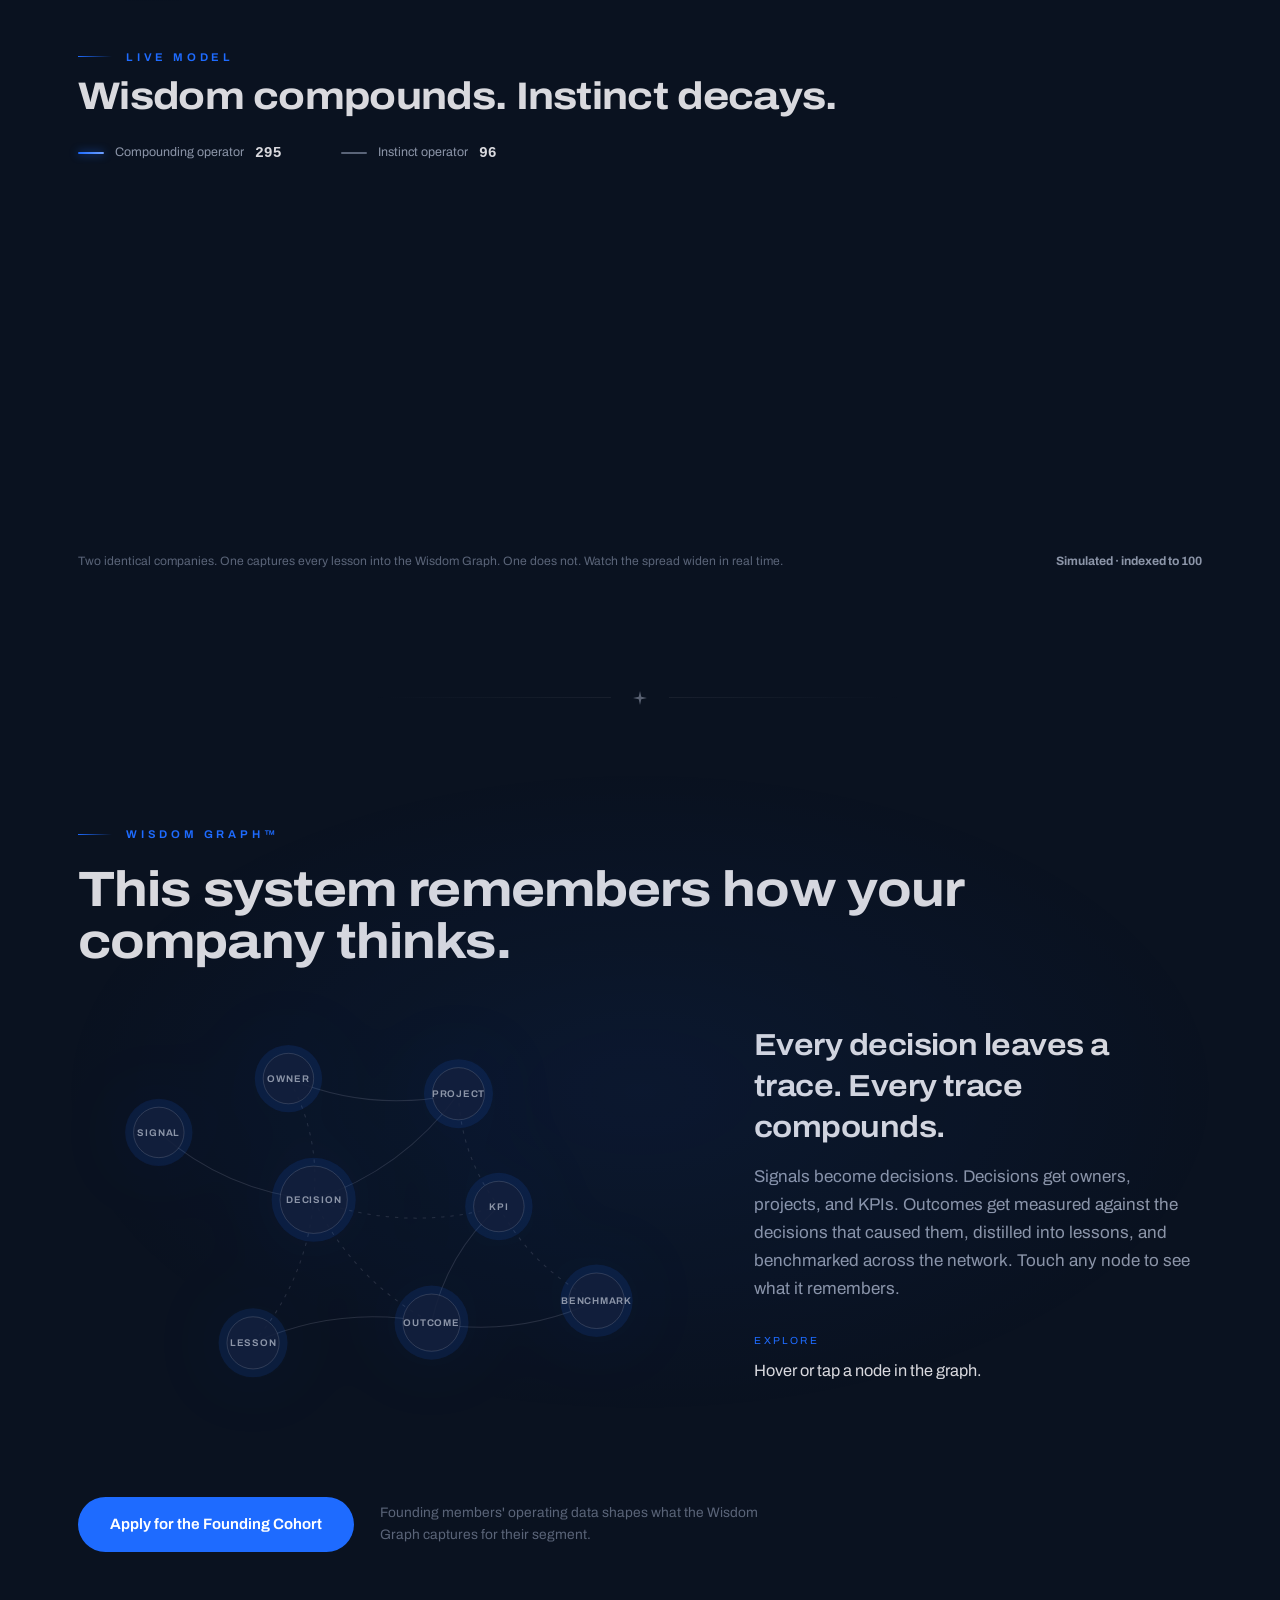
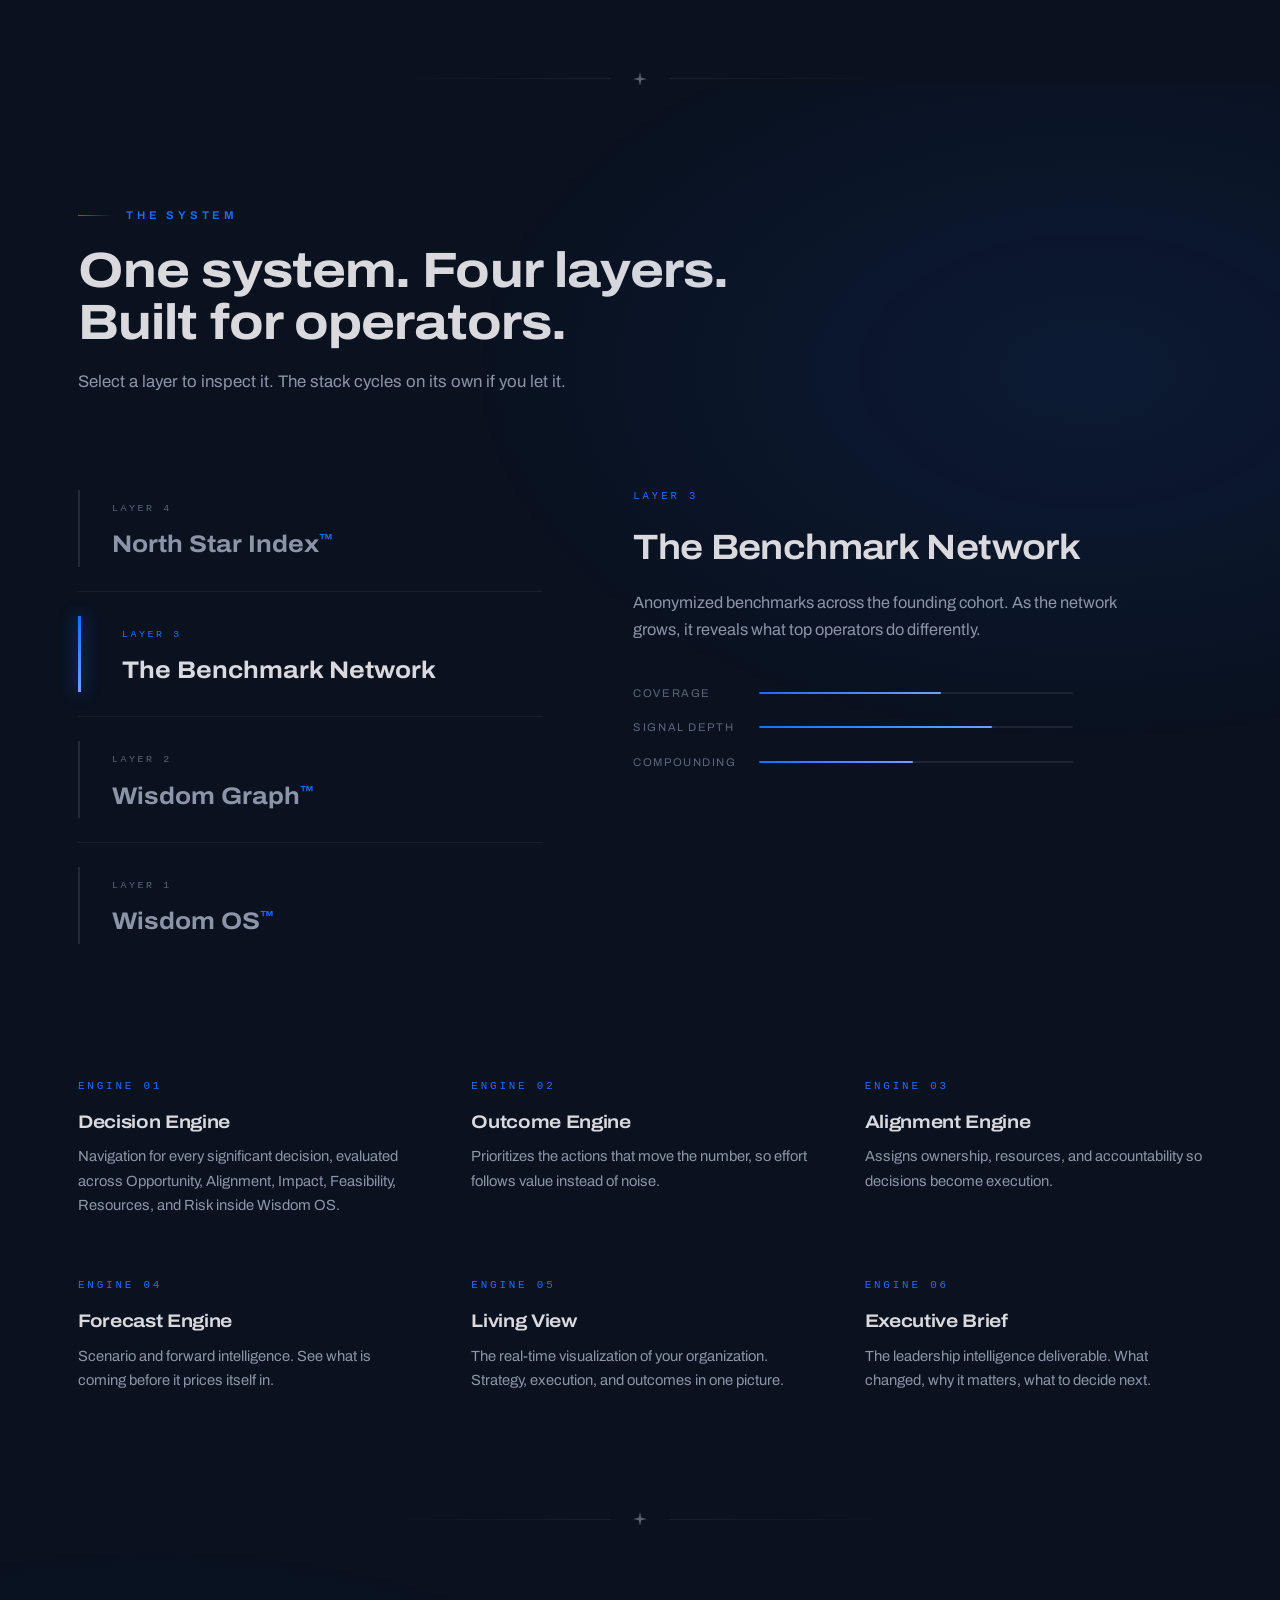
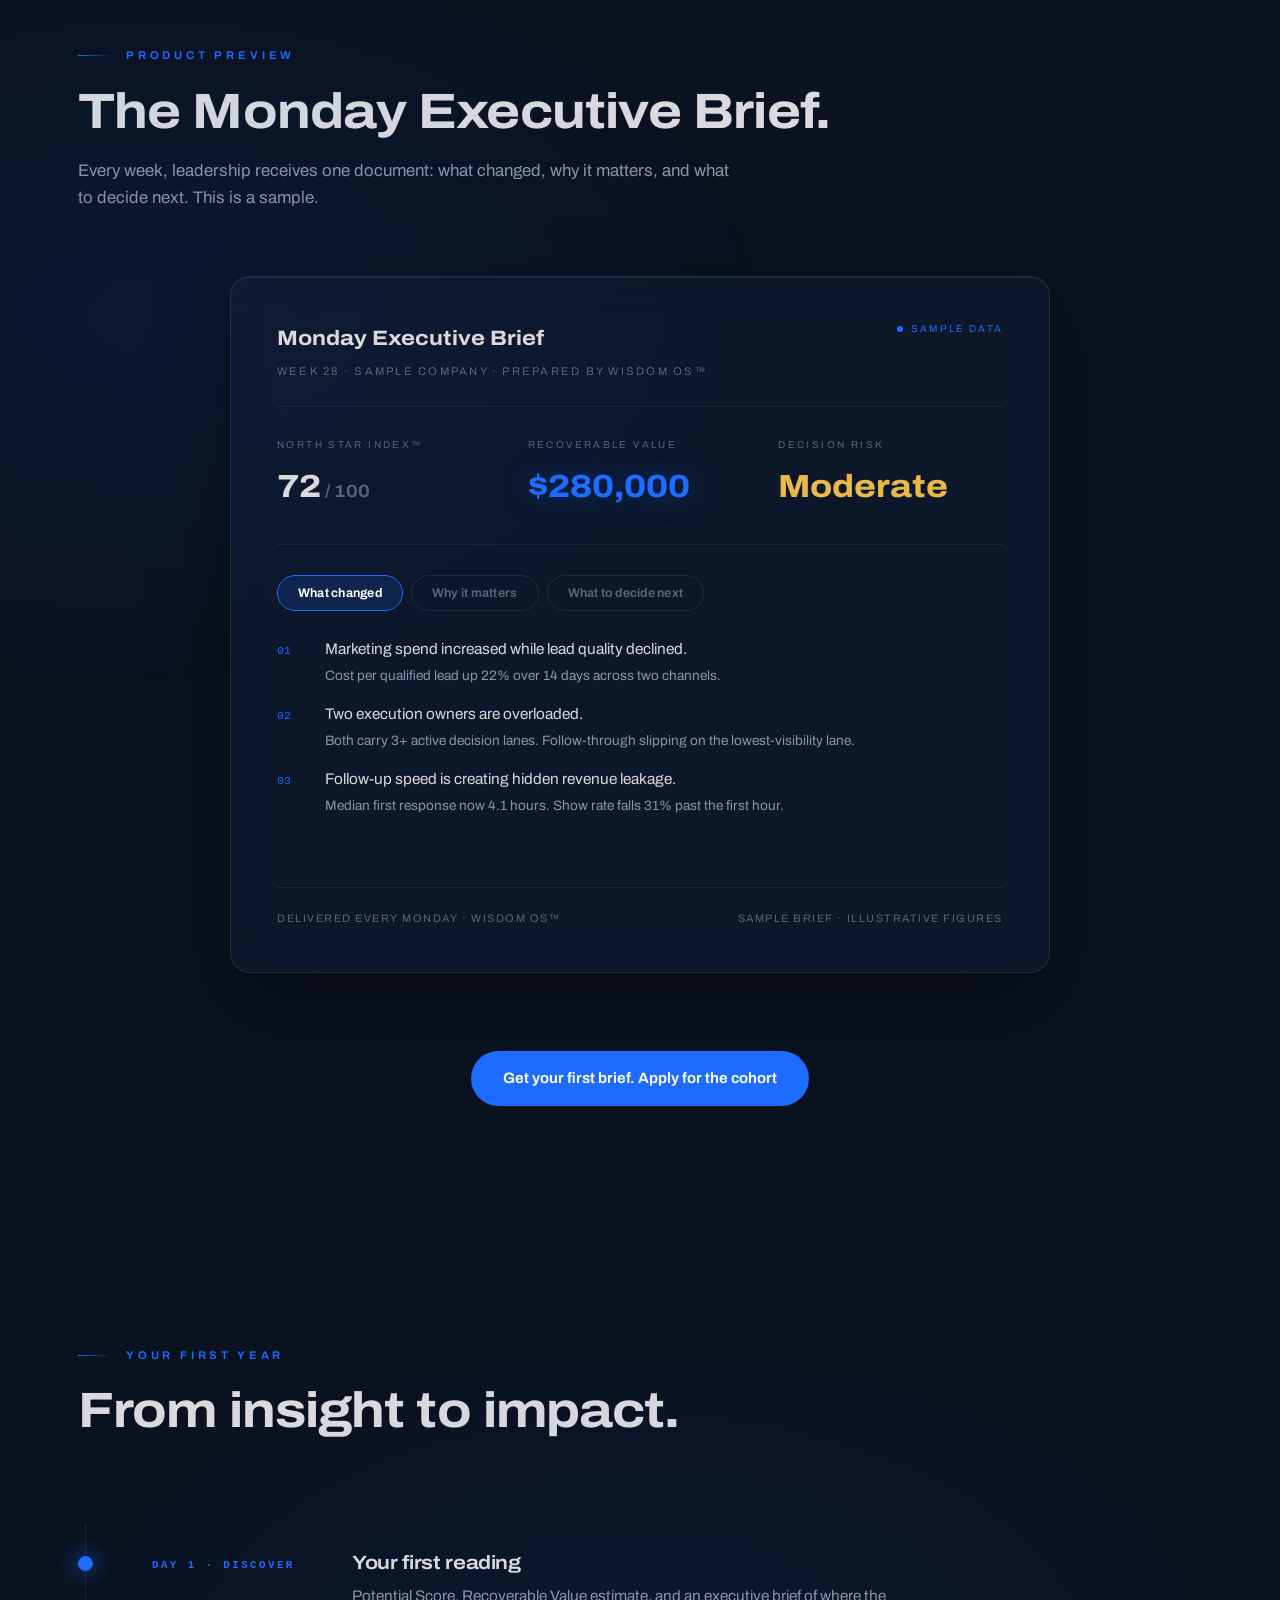
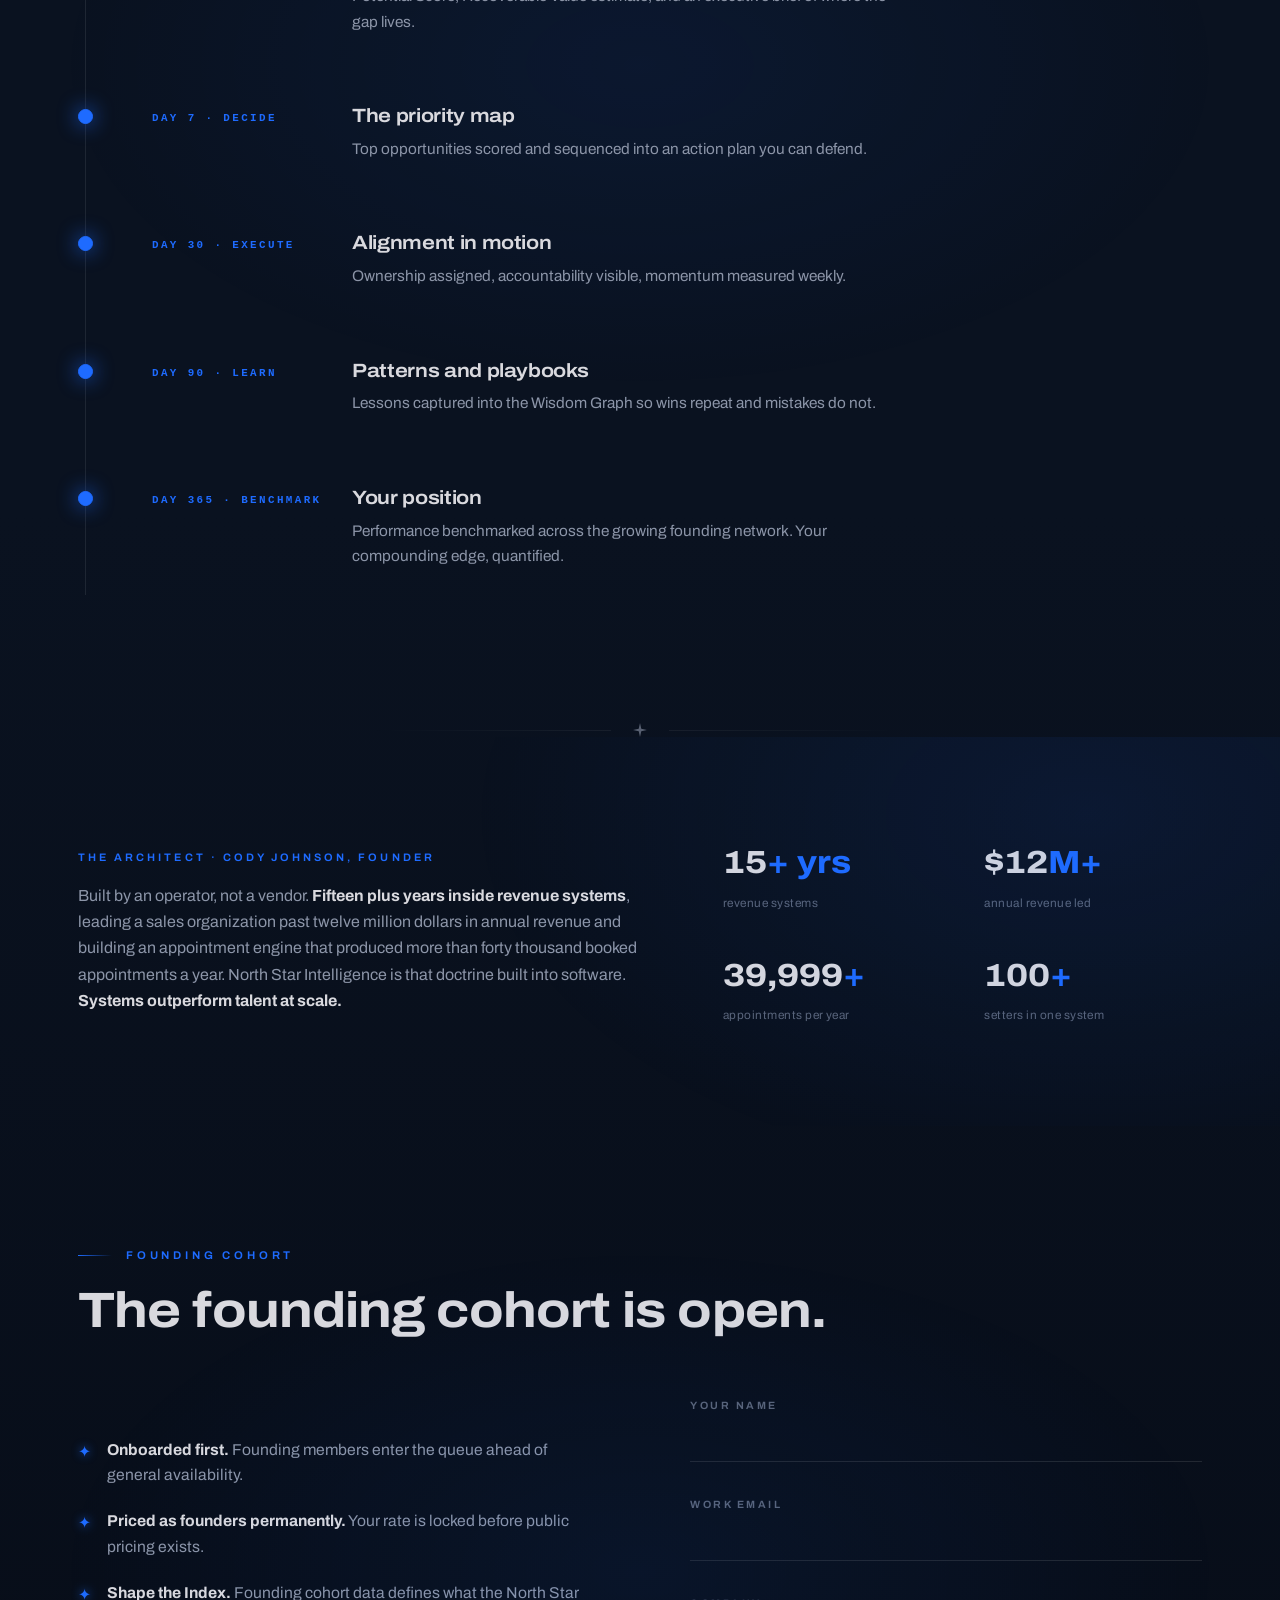
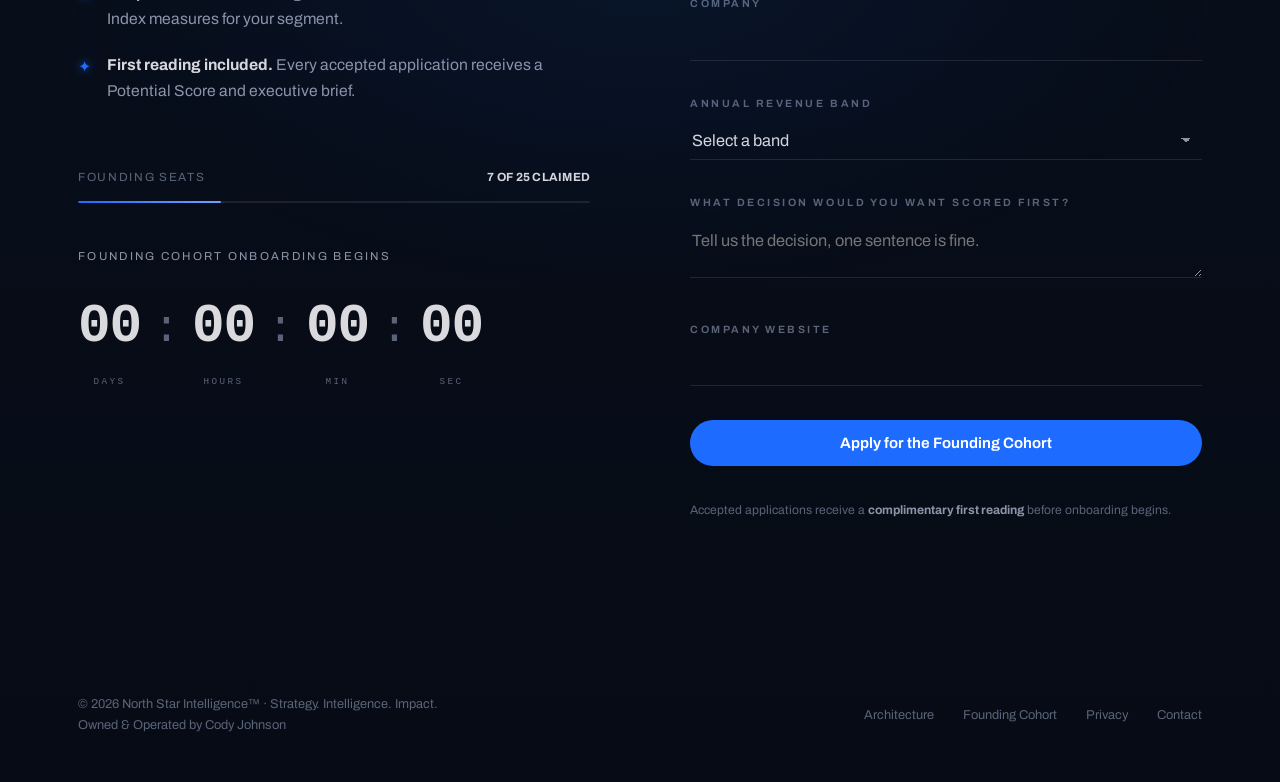
==== commit 275bfa5a: "Rename index (1).html to index.html" ====
--- a/index.html
+++ b/index.html
@@ -11,76 +11,545 @@
 <meta property="og:type" content="website">
 <meta property="og:url" content="https://www.northstarintelligence.org/">
 <meta property="og:image" content="https://www.northstarintelligence.org/assets/brand/og-home.png">
-<link rel="icon" href="/assets/brand/star.svg" type="image/svg+xml">
 <link rel="preconnect" href="https://fonts.googleapis.com">
 <link rel="preconnect" href="https://fonts.gstatic.com" crossorigin>
-<link href="https://fonts.googleapis.com/css2?family=Archivo:wght@600;700;800&family=Inter:wght@400;500;600&family=IBM+Plex+Mono:wght@400;500&display=swap" rel="stylesheet">
-<link rel="stylesheet" href="/css/style.css">
-<script defer data-domain="northstarintelligence.org" src="https://plausible.io/js/script.js"></script>
-<script type="application/ld+json">
-{
-  "@context": "https://schema.org",
-  "@type": "Organization",
-  "name": "North Star Intelligence",
-  "url": "https://www.northstarintelligence.org",
-  "logo": "https://www.northstarintelligence.org/assets/brand/star.svg",
-  "founder": { "@type": "Person", "name": "Cody Johnson" }
+<link href="https://fonts.googleapis.com/css2?family=Archivo:wdth,wght@62..125,300..800&display=swap" rel="stylesheet">
+<style>
+/* ============================================================
+   NSI · v5 · executive intelligence platform build
+   Locked brand: navy #0A1220 · platinum #D9D9DE · electric #1E6BFF
+   ============================================================ */
+:root{
+  --navy:#0A1220;
+  --navy-deep:#060B15;
+  --platinum:#D9D9DE;
+  --muted:#8C95A8;
+  --dim:#5A6478;
+  --blue:#1E6BFF;
+  --blue-hi:#6FA0FF;
+  --line:rgba(217,217,222,.12);
+  --glass:rgba(19,31,59,.42);
+  --glass-line:rgba(217,217,222,.1);
+  --font:'Archivo',system-ui,sans-serif;
+  --mono:ui-monospace,'SF Mono','Cascadia Mono',Menlo,monospace;
+  --max:1180px;
 }
-</script>
+*{margin:0;padding:0;box-sizing:border-box}
+html{scroll-behavior:smooth}
+body{
+  background:linear-gradient(180deg,var(--navy-deep) 0%,var(--navy) 18%,var(--navy) 82%,var(--navy-deep) 100%);
+  color:var(--platinum);font-family:var(--font);font-size:17px;line-height:1.65;
+  -webkit-font-smoothing:antialiased;overflow-x:hidden;
+}
+a{color:inherit}
+img,svg,canvas{display:block}
+::selection{background:rgba(30,107,255,.4)}
+#sky{position:fixed;inset:0;z-index:0;pointer-events:none}
+.content{position:relative;z-index:1}
+
+h1,h2,h3{font-stretch:114%;letter-spacing:-.018em;line-height:1.05}
+h1{font-size:clamp(2.6rem,5.6vw,4.6rem);font-weight:760}
+h2{font-size:clamp(2rem,4vw,3.1rem);font-weight:720}
+h3{font-size:1.1rem;font-weight:650;line-height:1.35}
+.eyebrow{font-size:.7rem;font-weight:650;letter-spacing:.34em;text-transform:uppercase;color:var(--blue);margin-bottom:20px;display:flex;align-items:center;gap:14px}
+.eyebrow::before{content:"";width:34px;height:1px;background:linear-gradient(90deg,var(--blue),transparent)}
+.sub{color:var(--muted);max-width:660px;font-size:1.05rem}
+.mono{font-family:var(--mono);font-variant-numeric:tabular-nums}
+
+.wrap{max-width:var(--max);margin:0 auto;padding:0 28px}
+section{padding:120px 0;position:relative}
+@media(max-width:700px){section{padding:84px 0}}
+.wash-r::before{content:"";position:absolute;inset:0;background:radial-gradient(1000px 600px at 85% 20%,rgba(30,107,255,.09),transparent 62%);pointer-events:none}
+.wash-l::before{content:"";position:absolute;inset:0;background:radial-gradient(1000px 600px at 12% 30%,rgba(30,107,255,.08),transparent 62%);pointer-events:none}
+.wash-c::before{content:"";position:absolute;inset:0;background:radial-gradient(900px 500px at 50% 40%,rgba(30,107,255,.07),transparent 65%);pointer-events:none}
+
+.divider{display:flex;align-items:center;justify-content:center;gap:22px;opacity:.6;position:relative;z-index:1}
+.divider::before,.divider::after{content:"";height:1px;width:min(240px,26vw);background:linear-gradient(90deg,transparent,var(--line))}
+.divider::after{background:linear-gradient(90deg,var(--line),transparent)}
+.divider svg{width:14px;height:14px;animation:starSpin 20s linear infinite}
+@keyframes starSpin{to{transform:rotate(360deg)}}
+
+.rv{opacity:0;transform:translateY(30px);transition:opacity .8s ease,transform .8s ease}
+.rv.in{opacity:1;transform:none}
+@media(prefers-reduced-motion:reduce){
+  .rv{opacity:1;transform:none;transition:none}
+  *,*::before,*::after{animation-duration:.001s!important;transition-duration:.001s!important}
+}
+
+/* glass surface · used only where a dashboard needs a plane */
+.glass{
+  background:var(--glass);
+  backdrop-filter:blur(18px);-webkit-backdrop-filter:blur(18px);
+  border:1px solid var(--glass-line);border-radius:20px;
+  box-shadow:0 30px 80px rgba(0,0,0,.4),inset 0 1px 0 rgba(217,217,222,.06);
+}
+
+/* section-close CTA line */
+.next-cta{margin-top:78px;display:flex;align-items:center;gap:26px;flex-wrap:wrap}
+.next-cta p{font-size:.86rem;color:var(--dim);max-width:380px}
+
+/* ============================================================ NAV */
+nav{position:fixed;inset:0 0 auto 0;z-index:60;background:linear-gradient(180deg,rgba(6,11,21,.9),rgba(6,11,21,.55) 70%,transparent);backdrop-filter:blur(10px)}
+.nav-in{max-width:var(--max);margin:0 auto;padding:0 28px;height:72px;display:flex;align-items:center;justify-content:space-between}
+.brand{display:flex;align-items:center;gap:11px;font-weight:700;letter-spacing:.16em;font-size:.8rem;text-decoration:none;font-stretch:110%}
+.brand svg{width:21px;height:21px;animation:starSpin 24s linear infinite;filter:drop-shadow(0 0 6px rgba(217,217,222,.5))}
+.nav-links{display:flex;gap:30px;align-items:center;font-size:.86rem}
+.nav-links a{text-decoration:none;color:var(--muted);transition:color .2s;position:relative}
+.nav-links a:not(.btn)::after{content:"";position:absolute;left:0;right:100%;bottom:-6px;height:1px;background:var(--blue);transition:right .25s}
+.nav-links a:not(.btn):hover::after{right:0}
+.nav-links a:hover,.nav-links a:focus-visible{color:var(--platinum)}
+#progress{position:absolute;left:0;bottom:0;height:1px;width:0;background:linear-gradient(90deg,var(--blue),var(--blue-hi));box-shadow:0 0 14px rgba(30,107,255,.9)}
+.btn{display:inline-flex;align-items:center;justify-content:center;gap:8px;background:var(--blue);color:#fff;text-decoration:none;font-weight:650;font-size:.94rem;padding:15px 32px;border-radius:999px;border:none;cursor:pointer;transition:box-shadow .18s;font-family:var(--font);will-change:transform}
+.btn:hover,.btn:focus-visible{box-shadow:0 12px 44px rgba(30,107,255,.5)}
+.btn.small{padding:10px 22px;font-size:.82rem}
+.btn.ghost{background:transparent;color:var(--platinum);box-shadow:inset 0 0 0 1px var(--line)}
+.btn.ghost:hover{box-shadow:inset 0 0 0 1px var(--blue)}
+@media(max-width:820px){.nav-links a:not(.btn){display:none}}
+
+/* ============================================================ HERO */
+.hero{padding:200px 0 100px;position:relative}
+.hero .grid{display:grid;grid-template-columns:1.1fr .9fr;gap:70px;align-items:center}
+@media(max-width:940px){.hero .grid{grid-template-columns:1fr;gap:64px}}
+.hero h1 .accent{color:var(--blue);text-shadow:0 0 60px rgba(30,107,255,.5)}
+.hero-ctas{display:flex;gap:16px;margin-top:38px;flex-wrap:wrap}
+.leak-chip{display:inline-flex;align-items:center;gap:12px;margin-top:30px;font-size:.8rem;color:var(--muted);letter-spacing:.04em}
+.leak-chip .dot{width:8px;height:8px;border-radius:50%;background:var(--blue);animation:pulse 1.8s infinite;flex-shrink:0}
+@keyframes pulse{0%,100%{box-shadow:0 0 0 0 rgba(30,107,255,.5)}50%{box-shadow:0 0 0 9px rgba(30,107,255,0)}}
+.leak-chip b{color:var(--platinum);font-size:1rem}
+
+.gauge-zone{position:relative;max-width:460px;margin-left:auto}
+@media(max-width:940px){.gauge-zone{margin:0 auto}}
+.gauge-zone::before{content:"";position:absolute;inset:-70px;border-radius:50%;background:radial-gradient(circle,rgba(30,107,255,.14),transparent 66%);animation:breathe 6s ease-in-out infinite}
+@keyframes breathe{0%,100%{opacity:.7;transform:scale(1)}50%{opacity:1;transform:scale(1.05)}}
+.orbit{position:absolute;inset:-34px;border-radius:50%;border:1px solid rgba(217,217,222,.08);animation:starSpin 40s linear infinite}
+.orbit i{position:absolute;top:-3px;left:50%;width:6px;height:6px;border-radius:50%;background:var(--blue-hi);box-shadow:0 0 12px rgba(111,160,255,.9)}
+.gauge-head{display:flex;justify-content:space-between;align-items:center;margin-bottom:6px;font-size:.66rem;letter-spacing:.24em;text-transform:uppercase;position:relative}
+.gauge-head .tag{color:var(--muted)}
+.gauge-head .live{display:flex;align-items:center;gap:7px;color:var(--blue)}
+.live i{width:7px;height:7px;border-radius:50%;background:var(--blue);animation:pulse 1.8s infinite}
+.gauge-svg{width:100%;height:auto;position:relative;filter:drop-shadow(0 0 30px rgba(30,107,255,.18))}
+.gauge-score{font-size:3.6rem;font-weight:760;font-stretch:114%;fill:var(--platinum)}
+.gauge-lab{font-size:.58rem;letter-spacing:.26em;fill:var(--muted)}
+.track{fill:none;stroke:rgba(217,217,222,.09)}
+.pillars{margin-top:4px;display:grid;gap:11px;position:relative}
+.pillar{display:grid;grid-template-columns:92px 1fr 34px;gap:14px;align-items:center;font-size:.75rem;color:var(--muted);letter-spacing:.04em}
+.pillar .bar{height:3px;border-radius:99px;background:rgba(217,217,222,.09);overflow:hidden}
+.pillar .bar i{display:block;height:100%;width:0;border-radius:99px;background:linear-gradient(90deg,var(--blue),var(--blue-hi));box-shadow:0 0 8px rgba(30,107,255,.7);transition:width 1.2s cubic-bezier(.2,.8,.2,1)}
+.pillar b{color:var(--platinum);font-weight:650;text-align:right;font-variant-numeric:tabular-nums}
+.gauge-foot{margin-top:20px;font-size:.78rem;color:var(--muted);position:relative}
+.gauge-foot strong{color:var(--platinum)}
+
+/* ============================================================ FEED */
+.feed{padding:6px 0;overflow:hidden;position:relative}
+.feed-in{display:flex;align-items:center;gap:26px;max-width:var(--max);margin:0 auto;padding:0 28px}
+.feed-tag{flex-shrink:0;font-size:.6rem;letter-spacing:.28em;text-transform:uppercase;color:var(--blue);display:flex;gap:9px;align-items:center}
+.feed-tag i{width:6px;height:6px;border-radius:50%;background:var(--blue);animation:pulse 1.6s infinite}
+.marquee{flex:1;overflow:hidden;white-space:nowrap;mask-image:linear-gradient(90deg,transparent,#000 6%,#000 94%,transparent)}
+.marquee-track{display:inline-flex;gap:64px;padding:16px 0;animation:mq 48s linear infinite;will-change:transform}
+.feed:hover .marquee-track{animation-play-state:paused}
+@keyframes mq{to{transform:translateX(-50%)}}
+.feed-item{font-size:.78rem;color:var(--muted);display:inline-flex;gap:10px;align-items:center}
+.feed-item b{color:var(--platinum);font-weight:650}
+.feed-item .up{color:var(--blue-hi);font-family:var(--mono);font-size:.72rem}
+.feed-item::before{content:"◆";color:var(--blue);font-size:.5rem}
+
+/* ============================================================
+   FEATURE 1 · NORTH STAR INDEX CALCULATOR
+   ============================================================ */
+.diag-grid{display:grid;grid-template-columns:1fr 1.05fr;gap:44px;margin-top:64px;align-items:start}
+@media(max-width:940px){.diag-grid{grid-template-columns:1fr}}
+.controls{display:grid;gap:34px;padding:38px 36px}
+@media(max-width:600px){.controls{padding:28px 22px}}
+.ctl label{display:flex;justify-content:space-between;align-items:baseline;font-size:.68rem;letter-spacing:.22em;text-transform:uppercase;color:var(--dim);margin-bottom:14px;font-weight:650}
+.ctl label b{color:var(--platinum);font-size:.92rem;letter-spacing:.02em;text-transform:none;font-weight:700}
+input[type=range]{width:100%;appearance:none;height:2px;border-radius:99px;background:linear-gradient(90deg,var(--blue) var(--fill,0%),rgba(217,217,222,.15) var(--fill,0%));outline:none;cursor:pointer}
+input[type=range]::-webkit-slider-thumb{appearance:none;width:24px;height:24px;border-radius:50%;background:radial-gradient(circle at 34% 30%,#F4F5F8,#9AA3B5);border:2px solid var(--blue);box-shadow:0 0 22px rgba(30,107,255,.65);transition:transform .15s}
+input[type=range]::-webkit-slider-thumb:hover{transform:scale(1.12)}
+input[type=range]::-moz-range-thumb{width:24px;height:24px;border-radius:50%;border:2px solid var(--blue);background:radial-gradient(circle at 34% 30%,#F4F5F8,#9AA3B5)}
+.seg{display:flex;gap:6px;flex-wrap:wrap}
+.seg button{flex:1;min-width:82px;background:transparent;border:1px solid var(--glass-line);border-radius:10px;color:var(--dim);font-family:var(--font);font-size:.78rem;font-weight:650;padding:11px 8px;cursor:pointer;transition:all .22s;letter-spacing:.02em}
+.seg button:hover{color:var(--muted);border-color:var(--line)}
+.seg button.on{color:#fff;border-color:var(--blue);background:rgba(30,107,255,.16);box-shadow:0 0 22px rgba(30,107,255,.2) inset}
+
+.readout{padding:40px 38px;position:relative;overflow:hidden}
+@media(max-width:600px){.readout{padding:30px 22px}}
+.readout .scan{position:absolute;left:0;right:0;height:80px;top:-90px;background:linear-gradient(180deg,transparent,rgba(30,107,255,.06),transparent);animation:scan 6s linear infinite;pointer-events:none}
+@keyframes scan{to{top:110%}}
+.readout-top{display:grid;grid-template-columns:auto 1fr;gap:34px;align-items:center}
+@media(max-width:600px){.readout-top{grid-template-columns:1fr;justify-items:center;text-align:center}}
+.ring-wrap{position:relative;width:172px;height:172px}
+.ring-wrap svg{width:100%;height:100%;transform:rotate(-90deg)}
+.ring-bg{fill:none;stroke:rgba(217,217,222,.09);stroke-width:9}
+.ring-fg{fill:none;stroke:url(#ringGrad);stroke-width:9;stroke-linecap:round;filter:drop-shadow(0 0 10px rgba(30,107,255,.7))}
+.ring-num{position:absolute;inset:0;display:grid;place-items:center;text-align:center}
+.ring-num .n{font-size:2.9rem;font-weight:760;font-stretch:114%;line-height:1;font-variant-numeric:tabular-nums}
+.ring-num .l{font-size:.56rem;letter-spacing:.26em;text-transform:uppercase;color:var(--dim);margin-top:6px}
+.readout-kv{display:grid;gap:18px;width:100%}
+.kv{display:flex;justify-content:space-between;align-items:baseline;gap:16px;border-bottom:1px solid rgba(217,217,222,.07);padding-bottom:14px}
+.kv:last-child{border:none;padding-bottom:0}
+.kv .k{font-size:.66rem;letter-spacing:.22em;text-transform:uppercase;color:var(--dim)}
+.kv .v{font-size:clamp(1.15rem,2vw,1.5rem);font-weight:750;font-stretch:110%;font-variant-numeric:tabular-nums;white-space:nowrap}
+.kv .v.hot{color:var(--blue);text-shadow:0 0 30px rgba(30,107,255,.5)}
+.readout-insight{margin-top:30px;display:grid;gap:16px}
+.insight{display:grid;grid-template-columns:130px 1fr;gap:18px;align-items:baseline;font-size:.9rem}
+@media(max-width:600px){.insight{grid-template-columns:1fr;gap:4px}}
+.insight .k{font-size:.64rem;letter-spacing:.22em;text-transform:uppercase;color:var(--blue)}
+.insight .v{color:var(--platinum);transition:opacity .3s}
+.insight .v.fade{opacity:0}
+.readout-note{margin-top:26px;font-size:.72rem;color:var(--dim)}
+
+/* ============================================================
+   THE GAP · realities
+   ============================================================ */
+.split-cols{display:grid;grid-template-columns:1fr 1fr;gap:70px;margin-top:70px}
+@media(max-width:820px){.split-cols{grid-template-columns:1fr;gap:50px}}
+.reality h3{margin-bottom:22px;font-size:.72rem;letter-spacing:.28em;text-transform:uppercase;color:var(--dim);font-weight:650}
+.reality.pos h3{color:var(--blue)}
+.reality li{list-style:none;padding:14px 0 14px 34px;position:relative;color:var(--dim);font-size:.98rem;border-bottom:1px solid rgba(217,217,222,.06)}
+.reality li:last-child{border:none}
+.reality li::before{content:"×";position:absolute;left:2px;color:var(--dim);font-weight:700;opacity:.6}
+.reality.pos li{color:var(--platinum)}
+.reality.pos li::before{content:"→";color:var(--blue);opacity:1;text-shadow:0 0 10px rgba(30,107,255,.8)}
+
+/* streaming chart */
+.chart-head{display:flex;justify-content:space-between;gap:24px;flex-wrap:wrap;align-items:flex-end;margin:110px 0 44px}
+.legend{display:flex;gap:34px;flex-wrap:wrap}
+.leg{display:flex;gap:11px;align-items:center;font-size:.78rem;color:var(--muted)}
+.leg .sw{width:26px;height:2px;border-radius:99px}
+.leg .lv{font-family:var(--mono);color:var(--platinum);font-weight:700;font-variant-numeric:tabular-nums;min-width:52px;font-size:.92rem}
+#compChart{width:100%;height:320px}
+.chart-foot{margin-top:22px;font-size:.76rem;color:var(--dim);display:flex;justify-content:space-between;gap:14px;flex-wrap:wrap}
+.chart-foot b{color:var(--muted)}
+
+/* ============================================================
+   FEATURE 2 · WISDOM GRAPH
+   ============================================================ */
+.wg-wrap{display:grid;grid-template-columns:1.15fr .85fr;gap:70px;align-items:center;margin-top:56px}
+@media(max-width:940px){.wg-wrap{grid-template-columns:1fr}}
+#wgSvg{width:100%;height:auto;filter:drop-shadow(0 0 40px rgba(30,107,255,.1))}
+.wg-edge{stroke:rgba(140,149,168,.22);stroke-width:1.2;fill:none;transition:stroke .35s,opacity .35s}
+.wg-edge.flow{stroke-dasharray:4 7;animation:wgflow 1.6s linear infinite}
+@keyframes wgflow{to{stroke-dashoffset:-11}}
+.wg-edge.lit{stroke:var(--blue-hi);stroke-width:1.8;filter:drop-shadow(0 0 6px rgba(30,107,255,.8))}
+.wg-edge.dimmed{opacity:.14}
+.wg-node{cursor:pointer}
+.wg-node circle{fill:rgba(19,31,59,.85);stroke:rgba(217,217,222,.2);stroke-width:1;transition:all .35s}
+.wg-node .halo{fill:rgba(30,107,255,.12);stroke:none;animation:wgpulse 3.4s ease-in-out infinite}
+@keyframes wgpulse{0%,100%{opacity:.35;transform:scale(1)}50%{opacity:.8;transform:scale(1.14)}}
+.wg-node text{fill:var(--muted);font-size:11.5px;font-weight:650;letter-spacing:.08em;text-anchor:middle;font-family:var(--font);transition:fill .35s;text-transform:uppercase}
+.wg-node.lit circle:not(.halo){fill:var(--blue);stroke:var(--blue-hi);filter:drop-shadow(0 0 16px rgba(30,107,255,.9))}
+.wg-node.lit text{fill:#fff}
+.wg-node.dimmed{opacity:.28}
+.wg-caption h3{font-size:clamp(1.4rem,2.4vw,1.9rem);margin-bottom:16px;font-stretch:110%}
+.wg-caption p{color:var(--muted)}
+.wg-active{margin-top:30px;min-height:86px}
+.wg-active .k{font-size:.64rem;letter-spacing:.24em;text-transform:uppercase;color:var(--blue)}
+.wg-active .v{font-size:1.02rem;color:var(--platinum);margin-top:8px;transition:opacity .3s;max-width:420px}
+.wg-active .v.fade{opacity:0}
+
+/* ============================================================
+   ARCHITECTURE STACK
+   ============================================================ */
+.arch-grid{display:grid;grid-template-columns:.9fr 1.1fr;gap:90px;align-items:start;margin-top:70px}
+@media(max-width:900px){.arch-grid{grid-template-columns:1fr;gap:56px}}
+.layer{padding:26px 0 26px 34px;cursor:pointer;user-select:none;position:relative;border-bottom:1px solid rgba(217,217,222,.06);transition:padding .3s}
+.layer:last-child{border:none}
+.layer::before{content:"";position:absolute;left:0;top:24px;bottom:24px;width:2px;background:rgba(217,217,222,.12);transition:all .35s}
+.layer .num{font-size:.62rem;letter-spacing:.26em;text-transform:uppercase;color:var(--dim);font-family:var(--mono)}
+.layer .name{font-weight:700;font-size:clamp(1.15rem,2vw,1.5rem);font-stretch:110%;margin-top:5px;color:var(--muted);transition:color .3s}
+.layer .name sup{color:var(--blue);font-size:.55em}
+.layer.on{padding-left:44px}
+.layer.on::before{background:linear-gradient(180deg,var(--blue),var(--blue-hi));box-shadow:0 0 16px rgba(30,107,255,.8);width:3px}
+.layer.on .name{color:var(--platinum)}
+.layer.on .num{color:var(--blue)}
+.layer-detail{position:sticky;top:120px;padding:14px 0}
+.layer-detail .num{font-family:var(--mono);font-size:.66rem;letter-spacing:.28em;color:var(--blue);text-transform:uppercase}
+.layer-detail h3{font-size:clamp(1.6rem,2.8vw,2.2rem);margin:16px 0 18px;font-stretch:112%}
+.layer-detail p{color:var(--muted);max-width:520px;font-size:1.02rem}
+.layer-detail .barrow{margin-top:40px;display:grid;gap:16px;max-width:440px}
+.layer-detail .brow{display:grid;grid-template-columns:110px 1fr;gap:16px;align-items:center;font-size:.7rem;letter-spacing:.14em;text-transform:uppercase;color:var(--dim)}
+.layer-detail .bar{height:2px;background:rgba(217,217,222,.09);border-radius:99px;overflow:hidden}
+.layer-detail .bar i{display:block;height:100%;width:0;background:linear-gradient(90deg,var(--blue),var(--blue-hi));box-shadow:0 0 8px rgba(30,107,255,.8);border-radius:99px;transition:width .9s cubic-bezier(.2,.8,.2,1)}
+.engines{display:grid;grid-template-columns:repeat(3,1fr);gap:60px 56px;margin-top:110px}
+@media(max-width:900px){.engines{grid-template-columns:repeat(2,1fr);gap:48px}}
+@media(max-width:600px){.engines{grid-template-columns:1fr}}
+.engine{position:relative;transition:transform .3s}
+.engine:hover{transform:translateY(-5px)}
+.engine .glyph{font-family:var(--mono);font-size:.68rem;letter-spacing:.26em;color:var(--blue);margin-bottom:14px}
+.engine h3{margin-bottom:10px;font-size:1.14rem}
+.engine p{color:var(--muted);font-size:.92rem}
+.engine::after{content:"";position:absolute;left:0;bottom:-16px;height:1px;width:0;background:linear-gradient(90deg,var(--blue),transparent);transition:width .35s}
+.engine:hover::after{width:70%}
+
+/* ============================================================
+   FEATURE 3 · EXECUTIVE BRIEF DEMO
+   ============================================================ */
+.brief{max-width:820px;margin:64px auto 0;padding:44px 46px;position:relative;overflow:hidden}
+@media(max-width:640px){.brief{padding:30px 22px}}
+.brief .scan{position:absolute;left:0;right:0;height:80px;top:-90px;background:linear-gradient(180deg,transparent,rgba(30,107,255,.05),transparent);animation:scan 7s linear infinite;pointer-events:none}
+.brief-head{display:flex;justify-content:space-between;align-items:flex-start;gap:18px;flex-wrap:wrap;padding-bottom:26px;border-bottom:1px solid rgba(217,217,222,.08)}
+.brief-head .t{font-size:1.3rem;font-weight:720;font-stretch:112%}
+.brief-head .d{font-size:.7rem;letter-spacing:.2em;text-transform:uppercase;color:var(--dim);margin-top:6px}
+.brief-head .badge{font-size:.62rem;letter-spacing:.22em;text-transform:uppercase;color:var(--blue);display:flex;gap:8px;align-items:center}
+.brief-head .badge i{width:6px;height:6px;border-radius:50%;background:var(--blue);animation:pulse 1.8s infinite}
+.brief-metrics{display:grid;grid-template-columns:repeat(3,1fr);gap:26px;padding:30px 0;border-bottom:1px solid rgba(217,217,222,.08)}
+@media(max-width:640px){.brief-metrics{grid-template-columns:1fr;gap:20px}}
+.bm .k{font-size:.62rem;letter-spacing:.24em;text-transform:uppercase;color:var(--dim)}
+.bm .v{font-size:clamp(1.5rem,2.6vw,2rem);font-weight:760;font-stretch:112%;margin-top:8px;font-variant-numeric:tabular-nums}
+.bm .v small{font-size:.55em;color:var(--dim);font-weight:650}
+.bm .v.blue{color:var(--blue);text-shadow:0 0 30px rgba(30,107,255,.4)}
+.bm .v.amber{color:#E8B84B}
+.tabs{display:flex;gap:8px;margin:30px 0 26px;flex-wrap:wrap}
+.tabs button{background:transparent;border:1px solid var(--glass-line);border-radius:999px;color:var(--dim);font-family:var(--font);font-size:.78rem;font-weight:650;padding:10px 20px;cursor:pointer;transition:all .22s;letter-spacing:.02em}
+.tabs button:hover{color:var(--muted)}
+.tabs button.on{color:#fff;border-color:var(--blue);background:rgba(30,107,255,.16)}
+.tab-body{min-height:220px;position:relative}
+.tab-pane{position:absolute;inset:0;opacity:0;transform:translateY(10px);transition:opacity .35s,transform .35s;pointer-events:none}
+.tab-pane.on{opacity:1;transform:none;pointer-events:auto;position:relative}
+.att{list-style:none;display:grid;gap:14px}
+.att li{display:grid;grid-template-columns:34px 1fr;gap:14px;align-items:baseline;color:var(--platinum);font-size:.96rem}
+.att li .n{font-family:var(--mono);font-size:.72rem;color:var(--blue)}
+.att li p{color:var(--muted);font-size:.85rem;margin-top:3px}
+.rec{display:grid;gap:20px}
+.rec .decision{font-size:1.05rem;color:var(--platinum);line-height:1.55;padding-left:22px;position:relative}
+.rec .decision::before{content:"";position:absolute;left:0;top:4px;bottom:4px;width:2px;background:linear-gradient(180deg,var(--blue),transparent);box-shadow:0 0 12px rgba(30,107,255,.7)}
+.rec-stats{display:flex;gap:44px;flex-wrap:wrap}
+.rec-stats .k{font-size:.62rem;letter-spacing:.24em;text-transform:uppercase;color:var(--dim)}
+.rec-stats .v{font-size:1.4rem;font-weight:750;margin-top:6px;font-variant-numeric:tabular-nums}
+.rec-stats .v.blue{color:var(--blue)}
+.conf-track{height:2px;width:150px;background:rgba(217,217,222,.1);border-radius:99px;margin-top:10px;overflow:hidden}
+.conf-track i{display:block;height:100%;width:0;background:linear-gradient(90deg,var(--blue),var(--blue-hi));box-shadow:0 0 8px rgba(30,107,255,.9);transition:width 1.2s cubic-bezier(.2,.8,.2,1)}
+.why p{color:var(--muted);font-size:.96rem;max-width:640px}
+.why p+p{margin-top:14px}
+.why strong{color:var(--platinum)}
+.brief-foot{margin-top:30px;padding-top:22px;border-top:1px solid rgba(217,217,222,.08);font-size:.68rem;letter-spacing:.14em;text-transform:uppercase;color:var(--dim);display:flex;justify-content:space-between;gap:14px;flex-wrap:wrap}
+
+/* ============================================================
+   TIMELINE
+   ============================================================ */
+.tl{margin-top:80px;position:relative}
+.tl::before{content:"";position:absolute;left:7px;top:8px;bottom:8px;width:1px;background:rgba(217,217,222,.1)}
+.tl-fill{position:absolute;left:7px;top:8px;width:1px;height:0;background:linear-gradient(180deg,var(--blue),var(--blue-hi));box-shadow:0 0 12px rgba(30,107,255,.8)}
+.tl-item{display:grid;grid-template-columns:44px 170px 1fr;gap:30px;padding:34px 0;position:relative}
+@media(max-width:700px){.tl-item{grid-template-columns:44px 1fr}.tl-when{grid-column:2}.tl-body{grid-column:2}}
+.tl-dot{width:15px;height:15px;border-radius:50%;background:var(--navy);border:1px solid var(--dim);margin-top:6px;transition:all .4s;position:relative;z-index:1}
+.tl-item.in .tl-dot{border-color:var(--blue);background:var(--blue);box-shadow:0 0 20px rgba(30,107,255,.9)}
+.tl-when{font-size:.68rem;letter-spacing:.22em;text-transform:uppercase;color:var(--blue);padding-top:7px;font-weight:650;font-family:var(--mono)}
+.tl-body h3{margin-bottom:8px;font-size:1.2rem}
+.tl-body p{color:var(--muted);font-size:.96rem;max-width:560px}
+
+/* ============================================================
+   FOUNDER + COHORT + FOOTER + STICKY
+   ============================================================ */
+.founder-in{display:grid;grid-template-columns:1.2fr 1fr;gap:70px;align-items:center}
+@media(max-width:900px){.founder-in{grid-template-columns:1fr}}
+.founder-in .who{font-size:.68rem;letter-spacing:.28em;text-transform:uppercase;color:var(--blue);margin-bottom:16px;font-weight:650}
+.founder-in p{color:var(--muted);font-size:1rem;max-width:560px}
+.founder-in p strong{color:var(--platinum)}
+.mini-stats{display:grid;grid-template-columns:repeat(2,1fr);gap:36px 44px}
+.mini .n{font-weight:760;font-size:clamp(1.5rem,2.6vw,2rem);font-stretch:112%;font-variant-numeric:tabular-nums}
+.mini .n em{color:var(--blue);font-style:normal}
+.mini .d{font-size:.74rem;color:var(--dim);margin-top:4px;letter-spacing:.04em}
+
+.cohort-grid{display:grid;grid-template-columns:1fr 1fr;gap:100px;align-items:start;margin-top:60px}
+@media(max-width:900px){.cohort-grid{grid-template-columns:1fr;gap:70px}}
+.perks{display:grid;gap:20px}
+.perk{display:flex;gap:16px;align-items:flex-start;color:var(--muted);font-size:.98rem}
+.perk::before{content:"✦";color:var(--blue);flex-shrink:0;margin-top:2px;text-shadow:0 0 10px rgba(30,107,255,.8)}
+.perk strong{color:var(--platinum)}
+.urgency{margin-top:64px;display:grid;gap:44px}
+.seats .row{display:flex;justify-content:space-between;font-size:.74rem;letter-spacing:.14em;text-transform:uppercase;color:var(--dim);margin-bottom:14px}
+.seats .row b{color:var(--platinum);letter-spacing:.02em}
+.seats .track{height:2px;border-radius:99px;background:rgba(217,217,222,.1);overflow:hidden}
+.seats .track i{display:block;height:100%;width:0;background:linear-gradient(90deg,var(--blue),var(--blue-hi));box-shadow:0 0 10px rgba(30,107,255,.9);border-radius:99px;transition:width 1.4s cubic-bezier(.2,.8,.2,1)}
+.count-row{display:flex;gap:8px;align-items:baseline;font-family:var(--mono);font-variant-numeric:tabular-nums}
+.count-cell{text-align:center}
+.count-cell .n{font-size:clamp(2.2rem,4.4vw,3.4rem);font-weight:700;letter-spacing:-.02em}
+.count-cell .l{font-size:.58rem;letter-spacing:.26em;text-transform:uppercase;color:var(--dim);margin-top:2px;display:block}
+.count-sep{font-size:clamp(1.8rem,3.6vw,2.8rem);color:var(--dim);padding:0 4px}
+
+form{display:grid;gap:34px}
+label.f{display:block;font-size:.66rem;letter-spacing:.24em;text-transform:uppercase;color:var(--dim);margin-bottom:10px;font-weight:650}
+input.f,select.f,textarea.f{
+  width:100%;background:transparent;border:none;border-bottom:1px solid var(--line);
+  color:var(--platinum);padding:10px 2px;font-size:1.02rem;font-family:var(--font);
+  transition:border-color .25s;border-radius:0;
+}
+select.f{appearance:none;background-image:linear-gradient(45deg,transparent 50%,var(--muted) 50%),linear-gradient(135deg,var(--muted) 50%,transparent 50%);background-position:calc(100% - 16px) 50%,calc(100% - 11px) 50%;background-size:5px 5px;background-repeat:no-repeat;cursor:pointer}
+select.f option{background:var(--navy);color:var(--platinum)}
+input.f:focus,select.f:focus,textarea.f:focus{outline:none;border-bottom-color:var(--blue);box-shadow:0 1px 0 0 var(--blue)}
+textarea.f{resize:vertical;min-height:56px}
+.form-note{font-size:.76rem;color:var(--dim)}
+.form-note strong{color:var(--muted)}
+
+footer{padding:54px 0 46px;font-size:.8rem;color:var(--dim)}
+.foot-in{display:flex;justify-content:space-between;gap:20px;flex-wrap:wrap;align-items:center}
+.foot-in a{color:var(--dim);text-decoration:none;margin-left:26px;transition:color .2s}
+.foot-in a:hover{color:var(--platinum)}
+.sticky-cta{position:fixed;left:0;right:0;bottom:0;z-index:55;background:rgba(6,11,21,.92);backdrop-filter:blur(14px);padding:12px 20px;display:none;align-items:center;justify-content:space-between;gap:14px;transform:translateY(110%);transition:transform .4s}
+.sticky-cta.show{transform:none}
+.sticky-cta .msg{font-size:.78rem;color:var(--muted)}
+.sticky-cta .msg b{color:var(--platinum)}
+@media(max-width:820px){.sticky-cta{display:flex}}
+</style>
 </head>
 <body>
-<a class="skip" href="#main-content">Skip to content</a>
-
-<nav aria-label="Primary">
-  <div class="nav-inner">
-    <a href="/" class="logo" aria-label="North Star Intelligence home">
-      <img src="/assets/brand/star.svg" alt="" width="28" height="28">
-      <span class="lt">NORTH STAR<small>INTELLIGENCE</small></span>
+
+<canvas id="sky" aria-hidden="true"></canvas>
+
+<div class="content">
+
+<!-- ================= NAV ================= -->
+<nav>
+  <div class="nav-in">
+    <a class="brand" href="/">
+      <svg viewBox="0 0 24 24" fill="none"><path d="M12 0L14.2 9.8 24 12l-9.8 2.2L12 24l-2.2-9.8L0 12l9.8-2.2L12 0z" fill="url(#chrome)"/><defs><linearGradient id="chrome" x1="0" y1="0" x2="24" y2="24"><stop stop-color="#F4F5F8"/><stop offset="1" stop-color="#9AA3B5"/></linearGradient></defs></svg>
+      NORTH STAR INTELLIGENCE
     </a>
-    <button id="nav-ham" class="nav-ham" aria-expanded="false" aria-controls="nav-links" aria-label="Menu">
-      <span></span><span></span><span></span>
-    </button>
-    <div class="nav-links" id="nav-links">
-      <a href="#problem">The Gap</a>
+    <div class="nav-links">
+      <a href="#diagnostic">Your Score</a>
+      <a href="#graph">Wisdom Graph</a>
       <a href="#architecture">Architecture</a>
-      <a href="#compounds">How It Compounds</a>
-      <a href="#architect">The Architect</a>
-      <a href="#cohort" class="nav-cta">Apply for the Founding Cohort</a>
+      <a href="#brief">The Brief</a>
+      <a class="btn small mag" href="#cohort">Apply for the Founding Cohort</a>
     </div>
   </div>
+  <div id="progress"></div>
 </nav>
 
-<main id="main-content">
-
-<!-- 1 · HERO -->
+<!-- ================= HERO ================= -->
 <header class="hero">
-  <div class="hero-bg" aria-hidden="true"></div>
-  <img class="hero-mark" src="/assets/brand/star.svg" alt="" width="220" height="220" aria-hidden="true">
-  <div class="wrap">
-    <div class="hero-inner">
-      <span class="eyebrow">Decision Intelligence for Operators</span>
-      <h1 style="margin-top:22px">Enterprise companies buy decision intelligence. <span class="blue">Yours was never invited.</span></h1>
-      <p class="sub">North Star Intelligence brings the intelligence layer of the Fortune 500 to operator-led businesses. Your decisions, your outcomes, your compounding advantage. <b>The founding cohort is now open.</b></p>
-      <div class="hero-cta">
-        <a href="#cohort" class="btn btn-primary">Apply for the Founding Cohort</a>
-        <a href="#architecture" class="btn btn-ghost">See the Architecture</a>
-      </div>
+  <div class="wrap grid">
+    <div>
+      <p class="eyebrow rv">Decision Intelligence for Operators</p>
+      <h1 class="rv">Enterprise companies buy decision intelligence. <span class="accent">Yours was never invited.</span></h1>
+      <p class="sub rv" style="margin-top:26px">North Star Intelligence brings the intelligence layer of the Fortune 500 to operator-led businesses. Your decisions, your outcomes, your compounding advantage.</p>
+      <div class="hero-ctas rv">
+        <a class="btn mag" href="#cohort">Apply for the Founding Cohort</a>
+        <a class="btn ghost mag" href="#diagnostic">Run Your Diagnostic</a>
+      </div>
+      <p class="leak-chip rv"><span class="dot"></span><span>Estimated potential leaking since you arrived</span><b class="mono" id="heroLeak">$0.00</b></p>
+    </div>
+
+    <div class="gauge-zone rv" aria-label="Sample North Star Index reading">
+      <div class="orbit"><i></i></div>
+      <div class="gauge-head">
+        <span class="tag">Sample Reading · Live</span>
+        <span class="live"><i></i>North Star Index™</span>
+      </div>
+      <svg class="gauge-svg" viewBox="0 0 300 190" role="img" aria-label="Gauge showing a live sample score near 61 of 100">
+        <path d="M40 165 A 110 110 0 0 1 260 165" class="track" stroke-width="10" stroke-linecap="round"/>
+        <path id="gaugeArc" d="M40 165 A 110 110 0 0 1 260 165" fill="none" stroke="url(#gaugeGrad)" stroke-width="10" stroke-linecap="round"/>
+        <defs><linearGradient id="gaugeGrad" x1="0" y1="0" x2="1" y2="0"><stop stop-color="#1E6BFF"/><stop offset="1" stop-color="#6FA0FF"/></linearGradient></defs>
+        <text x="150" y="138" text-anchor="middle" class="gauge-score" id="gaugeNum">0</text>
+        <text x="150" y="168" text-anchor="middle" class="gauge-lab">POTENTIAL CAPTURED · 0 TO 100</text>
+      </svg>
+      <div class="pillars" id="pillars">
+        <div class="pillar"><span>Decisions</span><span class="bar"><i data-v="54"></i></span><b>54</b></div>
+        <div class="pillar"><span>Outcomes</span><span class="bar"><i data-v="67"></i></span><b>67</b></div>
+        <div class="pillar"><span>Alignment</span><span class="bar"><i data-v="48"></i></span><b>48</b></div>
+        <div class="pillar"><span>Memory</span><span class="bar"><i data-v="71"></i></span><b>71</b></div>
+        <div class="pillar"><span>Velocity</span><span class="bar"><i data-v="63"></i></span><b>63</b></div>
+      </div>
+      <p class="gauge-foot">This company is capturing <strong>61%</strong> of its potential. The other <strong>39%</strong> has a dollar value. Yours does too.</p>
     </div>
   </div>
 </header>
 
-<div class="divider" role="presentation"></div>
-
-<!-- 2 · THE PROBLEM -->
-<section id="problem">
+<!-- ================= SIGNAL FEED ================= -->
+<div class="feed" aria-hidden="true">
+  <div class="feed-in">
+    <span class="feed-tag"><i></i>Ops Feed · Simulated</span>
+    <div class="marquee"><div class="marquee-track" id="feedTrack"></div></div>
+  </div>
+</div>
+
+<!-- ================= FEATURE 1 · INDEX DIAGNOSTIC ================= -->
+<section id="diagnostic" class="wash-r">
   <div class="wrap">
-    <div class="sec-head reveal">
-      <span class="eyebrow">The Potential Gap</span>
-      <h2>Every organization learns. Few remember.</h2>
-      <p>Decision intelligence platforms already exist. They cost more than most companies' entire software budget and take a year to install. So the businesses that make the fastest decisions with the most at stake run on dashboards that describe the past and instincts that never get measured. The gap between what your company could earn and what it does earn has a size. Nobody has ever shown it to you.</p>
-    </div>
-    <div class="reality reveal">
-      <div class="reality-card current">
+    <p class="eyebrow rv">Live Diagnostic</p>
+    <h2 class="rv">Estimate your North Star Index™.</h2>
+    <p class="sub rv" style="margin-top:20px">Six inputs. Sixty seconds. A first read on how much of your company's potential you are capturing, and what the rest is costing you.</p>
+
+    <div class="diag-grid">
+      <!-- controls -->
+      <div class="controls glass rv">
+        <div class="ctl">
+          <label>Annual revenue band <b id="cRevLab">$2M to $5M</b></label>
+          <input type="range" id="cRev" min="0" max="4" step="1" value="1" aria-label="Annual revenue band">
+        </div>
+        <div class="ctl">
+          <label>Employees <b id="cEmpLab">11 to 25</b></label>
+          <input type="range" id="cEmp" min="0" max="4" step="1" value="1" aria-label="Number of employees">
+        </div>
+        <div class="ctl">
+          <label>Locations <b id="cLocLab">1</b></label>
+          <input type="range" id="cLoc" min="0" max="4" step="1" value="0" aria-label="Number of locations">
+        </div>
+        <div class="ctl">
+          <label>Significant decisions made</label>
+          <div class="seg" id="cFreq" role="radiogroup" aria-label="Decision frequency">
+            <button data-v="1">Monthly</button><button data-v="2" class="on">Weekly</button><button data-v="3">Daily</button><button data-v="4">Constantly</button>
+          </div>
+        </div>
+        <div class="ctl">
+          <label>How decisions get made today</label>
+          <div class="seg" id="cMat" role="radiogroup" aria-label="Operating maturity">
+            <button data-v="1">Instinct</button><button data-v="2" class="on">Tracked</button><button data-v="3">Scored</button><button data-v="4">Systemized</button>
+          </div>
+        </div>
+        <div class="ctl">
+          <label>Tools holding your data</label>
+          <div class="seg" id="cFrag" role="radiogroup" aria-label="Software fragmentation">
+            <button data-v="1">1 to 3</button><button data-v="2">4 to 7</button><button data-v="3" class="on">8 to 15</button><button data-v="4">15+</button>
+          </div>
+        </div>
+      </div>
+
+      <!-- readout -->
+      <div class="readout glass rv" aria-live="polite">
+        <div class="scan"></div>
+        <div class="readout-top">
+          <div class="ring-wrap">
+            <svg viewBox="0 0 172 172">
+              <defs><linearGradient id="ringGrad" x1="0" y1="0" x2="1" y2="1"><stop stop-color="#1E6BFF"/><stop offset="1" stop-color="#6FA0FF"/></linearGradient></defs>
+              <circle class="ring-bg" cx="86" cy="86" r="76"/>
+              <circle class="ring-fg" id="ringFg" cx="86" cy="86" r="76"/>
+            </svg>
+            <div class="ring-num"><div><span class="n" id="ringNum">0</span><span class="l" style="display:block">Index · Est.</span></div></div>
+          </div>
+          <div class="readout-kv">
+            <div class="kv"><span class="k">Estimated recoverable value · yr 1</span><span class="v hot" id="rRec">$0</span></div>
+            <div class="kv"><span class="k">Monthly opportunity cost</span><span class="v" id="rMon">$0</span></div>
+            <div class="kv"><span class="k">Annual opportunity cost</span><span class="v" id="rAnn">$0</span></div>
+          </div>
+        </div>
+        <div class="readout-insight">
+          <div class="insight"><span class="k">Biggest bottleneck</span><span class="v" id="rBottle"></span></div>
+          <div class="insight"><span class="k">First decision to score</span><span class="v" id="rFirst"></span></div>
+        </div>
+        <p class="readout-note">Illustrative model. Your actual Index and recoverable value come from your decisions and outcomes, not from six sliders.</p>
+      </div>
+    </div>
+
+    <div class="next-cta rv">
+      <a class="btn mag" href="#cohort">Get your real Potential Score</a>
+      <p>The founding cohort includes a full first reading, scored from your real operating data.</p>
+    </div>
+  </div>
+</section>
+
+<div class="divider" aria-hidden="true"><svg viewBox="0 0 24 24"><path d="M12 0L14.2 9.8 24 12l-9.8 2.2L12 24l-2.2-9.8L0 12l9.8-2.2L12 0z" fill="#8C95A8"/></svg></div>
+
+<!-- ================= POTENTIAL GAP ================= -->
+<section id="problem" class="wash-l">
+  <div class="wrap">
+    <p class="eyebrow rv">The Potential Gap</p>
+    <h2 class="rv">Every organization learns.<br>Few remember.</h2>
+    <p class="sub rv" style="margin-top:24px">Decision intelligence platforms already exist. They cost more than most companies' entire software budget and take a year to install. So the businesses that make the fastest decisions with the most at stake run on dashboards that describe the past and instincts that never get measured. The gap between what your company could earn and what it does earn has a size. Nobody has ever shown it to you.</p>
+
+    <div class="split-cols">
+      <div class="reality rv">
         <h3>Current Reality</h3>
         <ul>
           <li>Decisions made on instinct, never scored</li>
@@ -89,7 +558,7 @@
           <li>Every team pulling on its own version of the truth</li>
         </ul>
       </div>
-      <div class="reality-card potential">
+      <div class="reality pos rv">
         <h3>Potential Reality</h3>
         <ul>
           <li>Every significant decision evaluated before it is made</li>
@@ -99,225 +568,817 @@
         </ul>
       </div>
     </div>
+
+    <div class="chart-head rv">
+      <div>
+        <p class="eyebrow" style="margin-bottom:10px">Live Model</p>
+        <h2 style="font-size:clamp(1.7rem,3vw,2.4rem)">Wisdom compounds. Instinct decays.</h2>
+      </div>
+      <div class="legend">
+        <span class="leg"><span class="sw" style="background:linear-gradient(90deg,#1E6BFF,#6FA0FF);box-shadow:0 0 8px rgba(30,107,255,.8)"></span>Compounding operator <span class="lv" id="legComp">100</span></span>
+        <span class="leg"><span class="sw" style="background:#5A6478"></span>Instinct operator <span class="lv" id="legInst">100</span></span>
+      </div>
+    </div>
+    <canvas id="compChart" class="rv"></canvas>
+    <div class="chart-foot rv">
+      <span>Two identical companies. One captures every lesson into the Wisdom Graph. One does not. Watch the spread widen in real time.</span>
+      <b>Simulated · indexed to 100</b>
+    </div>
   </div>
 </section>
 
-<!-- 3 · GAP CALCULATOR -->
-<section id="gap" aria-labelledby="gap-heading">
+<div class="divider" aria-hidden="true"><svg viewBox="0 0 24 24"><path d="M12 0L14.2 9.8 24 12l-9.8 2.2L12 24l-2.2-9.8L0 12l9.8-2.2L12 0z" fill="#8C95A8"/></svg></div>
+
+<!-- ================= FEATURE 2 · WISDOM GRAPH ================= -->
+<section id="graph" class="wash-c">
   <div class="wrap">
-    <div class="sec-head reveal" style="text-align:center;margin-left:auto;margin-right:auto">
-      <span class="eyebrow" style="justify-content:center">The Potential Gap</span>
-      <h2 id="gap-heading">What is the gap costing you?</h2>
-    </div>
-    <div class="calc reveal">
-      <div class="calc-head">
-        <div class="calc-field">
-          <label for="calc-band">Your annual revenue band</label>
-          <select id="calc-band">
-            <option value="1500000">$1M to $2M</option>
-            <option value="3500000" selected>$2M to $5M</option>
-            <option value="7500000">$5M to $10M</option>
-            <option value="17500000">$10M to $25M</option>
-            <option value="37500000">$25M to $50M</option>
-          </select>
-        </div>
-        <span class="calc-model">Illustrative model</span>
-      </div>
-      <div class="calc-gauges" aria-live="polite">
-        <div class="gauge"><span class="gl">Daily</span><div class="gv" id="g-daily">$0</div></div>
-        <div class="gauge"><span class="gl">Monthly</span><div class="gv" id="g-monthly">$0</div></div>
-        <div class="gauge annual"><span class="gl">Annually</span><div class="gv" id="g-annual">$0</div></div>
-      </div>
-      <p class="calc-note">Illustrative model. Your actual gap is what the Potential Score measures.</p>
-      <div class="calc-cta">
-        <a href="#cohort" class="btn btn-primary">Get your real number. Apply for the cohort</a>
-      </div>
+    <p class="eyebrow rv">Wisdom Graph™</p>
+    <h2 class="rv">This system remembers how your company thinks.</h2>
+
+    <div class="wg-wrap">
+      <div class="rv">
+        <svg id="wgSvg" viewBox="0 0 720 470" role="img" aria-label="Interactive map of how signals, decisions, owners, projects, KPIs, outcomes, lessons, and benchmarks connect"></svg>
+      </div>
+      <div class="wg-caption rv">
+        <h3>Every decision leaves a trace. Every trace compounds.</h3>
+        <p>Signals become decisions. Decisions get owners, projects, and KPIs. Outcomes get measured against the decisions that caused them, distilled into lessons, and benchmarked across the network. Touch any node to see what it remembers.</p>
+        <div class="wg-active">
+          <p class="k" id="wgK">Explore</p>
+          <p class="v" id="wgV">Hover or tap a node in the graph.</p>
+        </div>
+      </div>
+    </div>
+
+    <div class="next-cta rv">
+      <a class="btn mag" href="#cohort">Apply for the Founding Cohort</a>
+      <p>Founding members' operating data shapes what the Wisdom Graph captures for their segment.</p>
     </div>
   </div>
 </section>
 
-<div class="divider" role="presentation"></div>
-
-<!-- 4 · THE ARCHITECTURE -->
-<section id="architecture">
+<div class="divider" aria-hidden="true"><svg viewBox="0 0 24 24"><path d="M12 0L14.2 9.8 24 12l-9.8 2.2L12 24l-2.2-9.8L0 12l9.8-2.2L12 0z" fill="#8C95A8"/></svg></div>
+
+<!-- ================= ARCHITECTURE ================= -->
+<section id="architecture" class="wash-r">
   <div class="wrap">
-    <div class="sec-head reveal">
-      <span class="eyebrow">The System</span>
-      <h2>One system. Four layers. Built for operators.</h2>
-    </div>
-    <div class="layers reveal">
-      <div class="layer l4">
-        <span class="ln">Layer 4</span>
-        <span class="lt2">North Star Index&trade;</span>
-        <span class="ld">The first potential score designed for operator-led businesses. One number, 0 to 100, that tells you how much of your company's potential you are actually capturing.</span>
-      </div>
-      <div class="layer">
-        <span class="ln">Layer 3</span>
-        <span class="lt2">The Benchmark Network</span>
-        <span class="ld">Anonymized benchmarks across the founding cohort. As the network grows, it reveals what top operators do differently.</span>
-      </div>
-      <div class="layer">
-        <span class="ln">Layer 2</span>
-        <span class="lt2">Wisdom Graph&trade;</span>
-        <span class="ld">Institutional memory. Signals, decisions, outcomes, lessons, patterns, and playbooks, captured so they compound instead of leaking.</span>
-      </div>
-      <div class="layer">
-        <span class="ln">Layer 1</span>
-        <span class="lt2">Wisdom OS&trade;</span>
-        <span class="ld">The Operating System for Organizational Wisdom. Discover, Decide, Align, Execute, Learn, Benchmark.</span>
-      </div>
-    </div>
-    <div class="engines reveal">
-      <div class="engine"><h3>Decision Engine</h3><p>Navigation for every significant decision, evaluated across Opportunity, Alignment, Impact, Feasibility, Resources, and Risk inside Wisdom OS.</p></div>
-      <div class="engine"><h3>Outcome Engine</h3><p>Prioritizes the actions that move the number, so effort follows value instead of noise.</p></div>
-      <div class="engine"><h3>Alignment Engine</h3><p>Assigns ownership, resources, and accountability so decisions become execution.</p></div>
-      <div class="engine"><h3>Forecast Engine</h3><p>Scenario and forward intelligence. See what is coming before it prices itself in.</p></div>
-      <div class="engine"><h3>Living View</h3><p>The real-time visualization of your organization. Strategy, execution, and outcomes in one picture.</p></div>
-      <div class="engine"><h3>Executive Brief</h3><p>The leadership intelligence deliverable. What changed, why it matters, what to decide next.</p></div>
+    <p class="eyebrow rv">The System</p>
+    <h2 class="rv">One system. Four layers.<br>Built for operators.</h2>
+    <p class="sub rv" style="margin-top:20px">Select a layer to inspect it. The stack cycles on its own if you let it.</p>
+
+    <div class="arch-grid">
+      <div class="rv" id="layerList"></div>
+      <div class="layer-detail rv" id="layerDetail">
+        <span class="num" id="ldNum"></span>
+        <h3 id="ldName"></h3>
+        <p id="ldDesc"></p>
+        <div class="barrow" id="ldBars">
+          <div class="brow"><span>Coverage</span><span class="bar"><i></i></span></div>
+          <div class="brow"><span>Signal depth</span><span class="bar"><i></i></span></div>
+          <div class="brow"><span>Compounding</span><span class="bar"><i></i></span></div>
+        </div>
+      </div>
+    </div>
+
+    <div class="engines">
+      <div class="engine rv"><div class="glyph">ENGINE 01</div><h3>Decision Engine</h3><p>Navigation for every significant decision, evaluated across Opportunity, Alignment, Impact, Feasibility, Resources, and Risk inside Wisdom OS.</p></div>
+      <div class="engine rv"><div class="glyph">ENGINE 02</div><h3>Outcome Engine</h3><p>Prioritizes the actions that move the number, so effort follows value instead of noise.</p></div>
+      <div class="engine rv"><div class="glyph">ENGINE 03</div><h3>Alignment Engine</h3><p>Assigns ownership, resources, and accountability so decisions become execution.</p></div>
+      <div class="engine rv"><div class="glyph">ENGINE 04</div><h3>Forecast Engine</h3><p>Scenario and forward intelligence. See what is coming before it prices itself in.</p></div>
+      <div class="engine rv"><div class="glyph">ENGINE 05</div><h3>Living View</h3><p>The real-time visualization of your organization. Strategy, execution, and outcomes in one picture.</p></div>
+      <div class="engine rv"><div class="glyph">ENGINE 06</div><h3>Executive Brief</h3><p>The leadership intelligence deliverable. What changed, why it matters, what to decide next.</p></div>
     </div>
   </div>
 </section>
 
-<!-- 5 · HOW IT COMPOUNDS -->
-<section id="compounds">
+<div class="divider" aria-hidden="true"><svg viewBox="0 0 24 24"><path d="M12 0L14.2 9.8 24 12l-9.8 2.2L12 24l-2.2-9.8L0 12l9.8-2.2L12 0z" fill="#8C95A8"/></svg></div>
+
+<!-- ================= FEATURE 3 · EXECUTIVE BRIEF DEMO ================= -->
+<section id="brief" class="wash-l">
   <div class="wrap">
-    <div class="sec-head reveal">
-      <span class="eyebrow">The Loop</span>
-      <h2>Wisdom that compounds, by design.</h2>
-    </div>
-    <div class="loop reveal">
-      <div class="loop-step"><span class="ln">01</span><span class="lt3">Signal</span></div>
-      <div class="loop-step"><span class="ln">02</span><span class="lt3">Discover</span></div>
-      <div class="loop-step"><span class="ln">03</span><span class="lt3">Decide</span></div>
-      <div class="loop-step"><span class="ln">04</span><span class="lt3">Align</span></div>
-      <div class="loop-step"><span class="ln">05</span><span class="lt3">Execute</span></div>
-      <div class="loop-step"><span class="ln">06</span><span class="lt3">Learn</span></div>
-      <div class="loop-step"><span class="ln">07</span><span class="lt3">Benchmark</span></div>
-      <div class="loop-step"><span class="ln">08</span><span class="lt3">Improve</span></div>
-    </div>
-    <p class="compound-close reveal">The future will not belong to companies with the most data. It will belong to companies that <span class="blue">compound wisdom fastest.</span></p>
+    <p class="eyebrow rv">Product Preview</p>
+    <h2 class="rv">The Monday Executive Brief.</h2>
+    <p class="sub rv" style="margin-top:20px">Every week, leadership receives one document: what changed, why it matters, and what to decide next. This is a sample.</p>
+
+    <div class="brief glass rv">
+      <div class="scan"></div>
+      <div class="brief-head">
+        <div>
+          <div class="t">Monday Executive Brief</div>
+          <div class="d">Week 28 · Sample Company · Prepared by Wisdom OS™</div>
+        </div>
+        <span class="badge"><i></i>Sample Data</span>
+      </div>
+
+      <div class="brief-metrics">
+        <div class="bm"><div class="k">North Star Index™</div><div class="v" id="bIdx">0<small> / 100</small></div></div>
+        <div class="bm"><div class="k">Recoverable Value</div><div class="v blue" id="bRec">$0</div></div>
+        <div class="bm"><div class="k">Decision Risk</div><div class="v amber">Moderate</div></div>
+      </div>
+
+      <div class="tabs" role="tablist">
+        <button class="on" data-tab="changed" role="tab" aria-selected="true">What changed</button>
+        <button data-tab="matters" role="tab" aria-selected="false">Why it matters</button>
+        <button data-tab="decide" role="tab" aria-selected="false">What to decide next</button>
+      </div>
+
+      <div class="tab-body">
+        <div class="tab-pane on" data-pane="changed">
+          <ul class="att">
+            <li><span class="n">01</span><div>Marketing spend increased while lead quality declined.<p>Cost per qualified lead up 22% over 14 days across two channels.</p></div></li>
+            <li><span class="n">02</span><div>Two execution owners are overloaded.<p>Both carry 3+ active decision lanes. Follow-through slipping on the lowest-visibility lane.</p></div></li>
+            <li><span class="n">03</span><div>Follow-up speed is creating hidden revenue leakage.<p>Median first response now 4.1 hours. Show rate falls 31% past the first hour.</p></div></li>
+          </ul>
+        </div>
+        <div class="tab-pane" data-pane="matters">
+          <div class="why">
+            <p><strong>These three items compound each other.</strong> Rising spend into declining lead quality inflates the cost of every downstream hour. Overloaded owners slow follow-up. Slow follow-up burns the very leads the increased spend purchased.</p>
+            <p>Left unscored, this pattern typically costs an operator in this band <strong>$18K to $27K per month</strong> before it surfaces in the P&amp;L, because each piece looks tolerable in isolation.</p>
+          </div>
+        </div>
+        <div class="tab-pane" data-pane="decide">
+          <div class="rec">
+            <p class="decision">Reallocate budget from the lowest-converting source into the highest-show-rate channel for 14 days, and cap active decision lanes at two per owner.</p>
+            <div class="rec-stats">
+              <div><div class="k">Confidence</div><div class="v">91%</div><div class="conf-track"><i id="confBar"></i></div></div>
+              <div><div class="k">Expected Impact</div><div class="v blue">+$23,000<span style="font-size:.55em;color:var(--dim)"> / mo recoverable</span></div></div>
+            </div>
+          </div>
+        </div>
+      </div>
+
+      <div class="brief-foot">
+        <span>Delivered every Monday · Wisdom OS™</span>
+        <span>Sample brief · illustrative figures</span>
+      </div>
+    </div>
+
+    <div class="next-cta rv" style="justify-content:center;text-align:center">
+      <a class="btn mag" href="#cohort">Get your first brief. Apply for the cohort</a>
+    </div>
   </div>
 </section>
 
-<div class="divider" role="presentation"></div>
-
-<!-- 6 · FROM INSIGHT TO IMPACT -->
-<section id="timeline">
+<!-- ================= FIRST YEAR ================= -->
+<section class="wash-c">
   <div class="wrap">
-    <div class="sec-head reveal">
-      <span class="eyebrow">Your First Year</span>
-      <h2>From insight to impact.</h2>
-    </div>
-    <div class="timeline reveal">
-      <div class="t-step"><span class="td">Day 1 · Discover</span><h3>Your first reading</h3><p>Potential Score, Recoverable Value estimate, and an executive brief of where the gap lives.</p></div>
-      <div class="t-step"><span class="td">Day 7 · Decide</span><h3>The priority map</h3><p>Top opportunities scored and sequenced into an action plan you can defend.</p></div>
-      <div class="t-step"><span class="td">Day 30 · Execute</span><h3>Alignment in motion</h3><p>Ownership assigned, accountability visible, momentum measured weekly.</p></div>
-      <div class="t-step"><span class="td">Day 90 · Learn</span><h3>Patterns and playbooks</h3><p>Lessons captured into the Wisdom Graph so wins repeat and mistakes do not.</p></div>
-      <div class="t-step"><span class="td">Day 365 · Benchmark</span><h3>Your position</h3><p>Performance benchmarked across the growing founding network. Your compounding edge, quantified.</p></div>
+    <p class="eyebrow rv">Your First Year</p>
+    <h2 class="rv">From insight to impact.</h2>
+
+    <div class="tl" id="tl">
+      <div class="tl-fill" id="tlFill"></div>
+      <div class="tl-item rv"><span class="tl-dot"></span><span class="tl-when">Day 1 · Discover</span><div class="tl-body"><h3>Your first reading</h3><p>Potential Score, Recoverable Value estimate, and an executive brief of where the gap lives.</p></div></div>
+      <div class="tl-item rv"><span class="tl-dot"></span><span class="tl-when">Day 7 · Decide</span><div class="tl-body"><h3>The priority map</h3><p>Top opportunities scored and sequenced into an action plan you can defend.</p></div></div>
+      <div class="tl-item rv"><span class="tl-dot"></span><span class="tl-when">Day 30 · Execute</span><div class="tl-body"><h3>Alignment in motion</h3><p>Ownership assigned, accountability visible, momentum measured weekly.</p></div></div>
+      <div class="tl-item rv"><span class="tl-dot"></span><span class="tl-when">Day 90 · Learn</span><div class="tl-body"><h3>Patterns and playbooks</h3><p>Lessons captured into the Wisdom Graph so wins repeat and mistakes do not.</p></div></div>
+      <div class="tl-item rv"><span class="tl-dot"></span><span class="tl-when">Day 365 · Benchmark</span><div class="tl-body"><h3>Your position</h3><p>Performance benchmarked across the growing founding network. Your compounding edge, quantified.</p></div></div>
     </div>
   </div>
 </section>
 
-<!-- 7 · THE ARCHITECT -->
-<section id="architect">
-  <div class="wrap">
-    <div class="founder-grid">
-      <div class="reveal">
-        <span class="eyebrow">The Architect</span>
-        <h2 style="margin-top:18px;font-size:clamp(1.8rem,3.6vw,2.6rem)">Built by an operator, not a vendor.</h2>
-        <p style="margin-top:20px">Cody Johnson spent fifteen plus years inside revenue systems, leading a sales organization past twelve million dollars in annual revenue and building an appointment engine that produced more than forty thousand booked appointments a year. North Star Intelligence is that doctrine, systems outperform talent at scale, built into software for companies like the ones he ran.</p>
-        <div class="founder-sig">Cody Johnson<span>Founder · North Star Intelligence</span></div>
-      </div>
-      <div class="proof reveal">
-        <div class="proof-row"><span class="proof-num">15+ yrs</span><span class="proof-lbl">inside sales and revenue systems</span></div>
-        <div class="proof-row"><span class="proof-num">$12M+</span><span class="proof-lbl">annual revenue led for a single sales organization</span></div>
-        <div class="proof-row"><span class="proof-num">40,000+</span><span class="proof-lbl">appointments per year from one system he built and ran</span></div>
-        <div class="proof-row"><span class="proof-num">100+</span><span class="proof-lbl">setters operating inside that system</span></div>
-      </div>
+<div class="divider" aria-hidden="true"><svg viewBox="0 0 24 24"><path d="M12 0L14.2 9.8 24 12l-9.8 2.2L12 24l-2.2-9.8L0 12l9.8-2.2L12 0z" fill="#8C95A8"/></svg></div>
+
+<!-- ================= FOUNDER ================= -->
+<section id="architect" style="padding:100px 0" class="wash-r">
+  <div class="wrap founder-in">
+    <div class="rv">
+      <p class="who">The Architect · Cody Johnson, Founder</p>
+      <p>Built by an operator, not a vendor. <strong>Fifteen plus years inside revenue systems</strong>, leading a sales organization past twelve million dollars in annual revenue and building an appointment engine that produced more than forty thousand booked appointments a year. North Star Intelligence is that doctrine built into software. <strong>Systems outperform talent at scale.</strong></p>
+    </div>
+    <div class="mini-stats rv">
+      <div class="mini"><div class="n" data-count="15" data-suffix="+ yrs">0</div><div class="d">revenue systems</div></div>
+      <div class="mini"><div class="n" data-count="12" data-prefix="$" data-suffix="M+">0</div><div class="d">annual revenue led</div></div>
+      <div class="mini"><div class="n" data-count="40000" data-suffix="+">0</div><div class="d">appointments per year</div></div>
+      <div class="mini"><div class="n" data-count="100" data-suffix="+">0</div><div class="d">setters in one system</div></div>
     </div>
   </div>
 </section>
 
-<!-- 8 · FOUNDING COHORT -->
-<section id="cohort" class="cohort">
+<!-- ================= COHORT ================= -->
+<section id="cohort" class="wash-c">
   <div class="wrap">
-    <div class="cohort-inner">
-      <span class="eyebrow" style="justify-content:center">Founding Cohort</span>
-      <h2 class="reveal" style="margin-top:18px;font-size:clamp(1.9rem,4vw,2.8rem)">The founding cohort is open.</h2>
-      <p class="reveal" style="color:var(--muted);margin-top:16px">Founding members get onboarded first, priced as founders permanently, and shape what the Index measures. Onboarding capacity is limited to twenty five companies.</p>
-
-      <!-- TODO: replace YOUR_FORM_ID with the live Formspree form ID before deploy -->
-      <form id="cohort-form" action="https://formspree.io/f/YOUR_FORM_ID" method="POST" novalidate>
-        <div class="f-row">
-          <div class="f-field">
-            <label for="f-name">Your name</label>
-            <input id="f-name" name="name" type="text" autocomplete="name" required>
-            <span class="f-err">Please enter your name.</span>
+    <p class="eyebrow rv">Founding Cohort</p>
+    <h2 class="rv">The founding cohort is open.</h2>
+
+    <div class="cohort-grid">
+      <div>
+        <div class="perks rv" style="margin-top:40px">
+          <p class="perk"><span><strong>Onboarded first.</strong> Founding members enter the queue ahead of general availability.</span></p>
+          <p class="perk"><span><strong>Priced as founders permanently.</strong> Your rate is locked before public pricing exists.</span></p>
+          <p class="perk"><span><strong>Shape the Index.</strong> Founding cohort data defines what the North Star Index measures for your segment.</span></p>
+          <p class="perk"><span><strong>First reading included.</strong> Every accepted application receives a Potential Score and executive brief.</span></p>
+        </div>
+
+        <div class="urgency rv">
+          <div class="seats">
+            <div class="row"><span>Founding seats</span><b><span id="seatsTaken">0</span> of 25 claimed</b></div>
+            <div class="track"><i id="seatBar"></i></div>
           </div>
-          <div class="f-field">
-            <label for="f-email">Work email</label>
-            <input id="f-email" name="email" type="email" autocomplete="email" required>
-            <span class="f-err">Please enter a valid email.</span>
+          <div>
+            <p style="font-size:.72rem;letter-spacing:.2em;text-transform:uppercase;color:var(--muted);margin-bottom:16px">Founding cohort onboarding begins</p>
+            <div class="count-row">
+              <span class="count-cell"><span class="n" id="cdD">00</span><span class="l">Days</span></span>
+              <span class="count-sep">:</span>
+              <span class="count-cell"><span class="n" id="cdH">00</span><span class="l">Hours</span></span>
+              <span class="count-sep">:</span>
+              <span class="count-cell"><span class="n" id="cdM">00</span><span class="l">Min</span></span>
+              <span class="count-sep">:</span>
+              <span class="count-cell"><span class="n" id="cdS">00</span><span class="l">Sec</span></span>
+            </div>
           </div>
         </div>
-        <div class="f-row">
-          <div class="f-field">
-            <label for="f-company">Company</label>
-            <input id="f-company" name="company" type="text" autocomplete="organization" required>
-            <span class="f-err">Please enter your company.</span>
-          </div>
-          <div class="f-field">
-            <label for="f-rev">Annual revenue band</label>
-            <select id="f-rev" name="revenue_band" required>
-              <option value="">Select a band</option>
-              <option>$1M to $2M</option>
-              <option>$2M to $5M</option>
-              <option>$5M to $10M</option>
-              <option>$10M to $25M</option>
-              <option>$25M to $50M</option>
-            </select>
-            <span class="f-err">Please select a band.</span>
-          </div>
-        </div>
-        <div class="f-field">
-          <label for="f-decision">What decision would you want scored first?</label>
-          <textarea id="f-decision" name="first_decision" rows="3" required></textarea>
-          <span class="f-err">Tell us the decision, one sentence is fine.</span>
-        </div>
-        <!-- Honeypot, hidden from humans -->
-        <div class="hp" aria-hidden="true">
-          <label for="f-hp">Company website</label>
-          <input id="f-hp" name="company_website" type="text" tabindex="-1" autocomplete="off">
-        </div>
-        <button type="submit" id="form-submit" class="btn btn-primary" style="justify-content:center">Apply for the Founding Cohort</button>
+      </div>
+
+      <form class="rv" id="cohortForm" action="#" method="post" novalidate>
+        <div><label class="f" for="fName">Your name</label><input class="f" id="fName" name="name" type="text" required autocomplete="name"></div>
+        <div><label class="f" for="fEmail">Work email</label><input class="f" id="fEmail" name="email" type="email" required autocomplete="email"></div>
+        <div><label class="f" for="fCompany">Company</label><input class="f" id="fCompany" name="company" type="text" required autocomplete="organization"></div>
+        <div>
+          <label class="f" for="fBand">Annual revenue band</label>
+          <select class="f" id="fBand" name="band" required>
+            <option value="">Select a band</option>
+            <option>$1M to $2M</option>
+            <option>$2M to $5M</option>
+            <option>$5M to $10M</option>
+            <option>$10M to $25M</option>
+            <option>$25M to $50M</option>
+          </select>
+        </div>
+        <div><label class="f" for="fDecision">What decision would you want scored first?</label><textarea class="f" id="fDecision" name="decision" placeholder="Tell us the decision, one sentence is fine."></textarea></div>
+        <div><label class="f" for="fSite">Company website</label><input class="f" id="fSite" name="website" type="url" autocomplete="url"></div>
+        <button class="btn mag" type="submit" style="width:100%">Apply for the Founding Cohort</button>
+        <p class="form-note">Accepted applications receive a <strong>complimentary first reading</strong> before onboarding begins.</p>
       </form>
-
-      <div id="form-ok" class="form-msg ok" hidden tabindex="-1">
-        Application received. You will hear from Cody directly. In the meantime, the methodology behind the Potential Score is on its way to your inbox.
-      </div>
-      <div id="form-err" class="form-msg err" hidden>
-        Something went wrong sending your application. Try again, or email <a href="mailto:cody@northstarintelligence.org">cody@northstarintelligence.org</a> directly.
-      </div>
     </div>
   </div>
 </section>
 
-</main>
-
-<!-- 9 · FOOTER -->
 <footer>
-  <div class="wrap foot">
-    <span class="fm">&copy; 2026 North Star Intelligence&trade; · Strategy. Intelligence. Impact.</span>
-    <div class="foot-links">
+  <div class="wrap foot-in">
+    <span>© 2026 North Star Intelligence™ · Strategy. Intelligence. Impact.<br>Owned &amp; Operated by Cody Johnson</span>
+    <span>
       <a href="#architecture">Architecture</a>
       <a href="#cohort">Founding Cohort</a>
       <a href="/privacy.html">Privacy</a>
       <a href="mailto:cody@northstarintelligence.org">Contact</a>
-    </div>
-    <span class="fm">Owned &amp; Operated by Cody Johnson</span>
+    </span>
   </div>
 </footer>
 
-<script src="/js/main.js" defer></script>
+<div class="sticky-cta" id="stickyCta">
+  <span class="msg"><b>Founding cohort open.</b> 25 seats.</span>
+  <a class="btn small" href="#cohort">Apply</a>
+</div>
+
+</div><!-- /content -->
+
+<script>
+/* ============================================================
+   CONFIG · edit these values only
+   ============================================================ */
+const CONFIG = {
+  launchDate: '2026-07-14T09:00:00-06:00',
+  seatsTotal: 25,
+  seatsTaken: 7,
+  sampleScore: 61,
+  bandMidpoints: [1.5e6, 3.5e6, 7.5e6, 17.5e6, 37.5e6],
+  bandLabels: ['$1M to $2M','$2M to $5M','$5M to $10M','$10M to $25M','$25M to $50M'],
+  empLabels: ['1 to 10','11 to 25','26 to 50','51 to 100','100+'],
+  locLabels: ['1','2','3 to 5','6 to 10','10+'],
+  gapCeiling: 0.12          // max share of revenue treated as opportunity cost at Index 0
+};
+
+const reduceMotion = window.matchMedia('(prefers-reduced-motion: reduce)').matches;
+const fmt = n => '$' + Math.round(n).toLocaleString('en-US');
+const fmtCents = n => '$' + n.toLocaleString('en-US',{minimumFractionDigits:2,maximumFractionDigits:2});
+const ease = x => 1 - Math.pow(1 - x, 3);
+let leakPerSec = 0;
+
+/* ============================================================
+   LIVING SKY
+   ============================================================ */
+(() => {
+  const cv = document.getElementById('sky');
+  const ctx = cv.getContext('2d');
+  let W, H, stars = [], shots = [];
+  const build = () => {
+    W = cv.width = innerWidth * devicePixelRatio;
+    H = cv.height = innerHeight * devicePixelRatio;
+    cv.style.width = innerWidth + 'px'; cv.style.height = innerHeight + 'px';
+    const count = Math.min(200, Math.floor(innerWidth * innerHeight / 8500));
+    stars = Array.from({length: count}, () => {
+      const depth = Math.random();
+      return { x: Math.random()*W, y: Math.random()*H, r: (0.6 + depth*2.6)*devicePixelRatio,
+        depth, tw: Math.random()*Math.PI*2, ts: 0.4 + Math.random()*1.2, hue: Math.random() < 0.14 };
+    });
+  };
+  build(); addEventListener('resize', build);
+  let lastShot = 0, sY = 0;
+  addEventListener('scroll', () => { sY = scrollY; }, { passive: true });
+  const frame = t => {
+    ctx.clearRect(0, 0, W, H);
+    for (const s of stars) {
+      const py = (s.y - sY * s.depth * 0.35 * devicePixelRatio) % H;
+      const y = py < 0 ? py + H : py;
+      const a = 0.25 + 0.55 * (0.5 + 0.5 * Math.sin(t/1000*s.ts + s.tw));
+      const glow = s.r * 3.4;
+      const core = s.hue ? '111,160,255' : '235,238,245';
+      const g = ctx.createRadialGradient(s.x, y, 0, s.x, y, glow);
+      g.addColorStop(0, `rgba(${core},${a})`);
+      g.addColorStop(0.35, `rgba(${core},${a*0.35})`);
+      g.addColorStop(1, `rgba(${core},0)`);
+      ctx.fillStyle = g;
+      ctx.beginPath(); ctx.arc(s.x, y, glow, 0, Math.PI*2); ctx.fill();
+      ctx.fillStyle = `rgba(${core},${Math.min(1, a+0.25)})`;
+      ctx.beginPath(); ctx.arc(s.x, y, s.r, 0, Math.PI*2); ctx.fill();
+    }
+    if (!reduceMotion && t - lastShot > 2800 + Math.random()*4200) {
+      shots.push({ x: Math.random() < .5 ? -60 : Math.random()*W, y: Math.random()*H*0.5,
+        vx: (6+Math.random()*7)*devicePixelRatio, vy: (2.4+Math.random()*3)*devicePixelRatio, life: 1 });
+      lastShot = t;
+    }
+    shots = shots.filter(sh => sh.life > 0 && sh.x < W+200 && sh.y < H+200);
+    for (const sh of shots) {
+      sh.x += sh.vx; sh.y += sh.vy; sh.life -= 0.012;
+      const grad = ctx.createLinearGradient(sh.x, sh.y, sh.x - sh.vx*4.5, sh.y - sh.vy*4.5);
+      grad.addColorStop(0, `rgba(235,238,245,${sh.life})`);
+      grad.addColorStop(1, 'rgba(235,238,245,0)');
+      ctx.strokeStyle = grad; ctx.lineWidth = 2*devicePixelRatio; ctx.lineCap = 'round';
+      ctx.beginPath(); ctx.moveTo(sh.x, sh.y); ctx.lineTo(sh.x - sh.vx*4.5, sh.y - sh.vy*4.5); ctx.stroke();
+      ctx.fillStyle = `rgba(255,255,255,${sh.life})`;
+      ctx.beginPath(); ctx.arc(sh.x, sh.y, 2.4*devicePixelRatio, 0, Math.PI*2); ctx.fill();
+    }
+    if (!reduceMotion) requestAnimationFrame(frame);
+  };
+  requestAnimationFrame(frame);
+})();
+
+/* ---------- reveal + progress ---------- */
+const io = new IntersectionObserver(es => {
+  es.forEach(e => { if (e.isIntersecting) { e.target.classList.add('in'); io.unobserve(e.target); } });
+}, { threshold: 0.16 });
+document.querySelectorAll('.rv, .tl-item').forEach(el => io.observe(el));
+addEventListener('scroll', () => {
+  const h = document.documentElement;
+  document.getElementById('progress').style.width = (h.scrollTop/(h.scrollHeight-h.clientHeight)*100)+'%';
+}, { passive: true });
+
+/* ---------- magnetic buttons ---------- */
+if (!reduceMotion) document.querySelectorAll('.mag').forEach(b => {
+  b.addEventListener('mousemove', e => {
+    const r = b.getBoundingClientRect();
+    const dx = (e.clientX - r.left - r.width/2) / r.width;
+    const dy = (e.clientY - r.top - r.height/2) / r.height;
+    b.style.transform = `translate(${dx*8}px,${dy*6}px)`;
+  });
+  b.addEventListener('mouseleave', () => { b.style.transform = ''; });
+});
+
+/* ---------- hero gauge ---------- */
+(() => {
+  const arc = document.getElementById('gaugeArc');
+  const num = document.getElementById('gaugeNum');
+  const len = arc.getTotalLength();
+  arc.style.strokeDasharray = len; arc.style.strokeDashoffset = len;
+  const setScore = v => { num.textContent = Math.round(v); arc.style.strokeDashoffset = len - (len*v/100); };
+  const drift = () => {
+    let cur = CONFIG.sampleScore;
+    setInterval(() => {
+      const next = CONFIG.sampleScore + (Math.random()*4 - 2);
+      const from = cur, t0 = performance.now();
+      const step = now => {
+        const p = ease(Math.min((now-t0)/1200, 1));
+        cur = from + (next-from)*p; setScore(cur);
+        if (p < 1) requestAnimationFrame(step);
+      };
+      requestAnimationFrame(step);
+      document.querySelectorAll('#pillars .pillar').forEach(pl => {
+        const bar = pl.querySelector('.bar i'), lab = pl.querySelector('b');
+        const v = Math.max(0, Math.min(100, +bar.dataset.v + Math.round(Math.random()*4 - 2)));
+        bar.style.width = v + '%'; lab.textContent = v;
+      });
+    }, 3200);
+  };
+  new IntersectionObserver((es, o) => {
+    es.forEach(e => {
+      if (!e.isIntersecting) return;
+      const t0 = performance.now(), dur = reduceMotion ? 1 : 1600;
+      const step = now => {
+        const p = ease(Math.min((now-t0)/dur, 1));
+        setScore(p * CONFIG.sampleScore);
+        if (p < 1) requestAnimationFrame(step); else if (!reduceMotion) drift();
+      };
+      requestAnimationFrame(step);
+      document.querySelectorAll('#pillars .bar i').forEach(b => requestAnimationFrame(() => { b.style.width = b.dataset.v + '%'; }));
+      o.disconnect();
+    });
+  }, { threshold: 0.4 }).observe(document.querySelector('.gauge-zone'));
+})();
+
+/* ---------- signal feed ---------- */
+(() => {
+  const ITEMS = [
+    ['Signal detected','pricing decision entered Wisdom OS','+ scored 74'],
+    ['Outcome logged','Q2 hiring decision','+ $38K recovered'],
+    ['Pattern found','discount approvals correlate with churn','flagged'],
+    ['Lesson captured','vendor switch playbook','Wisdom Graph'],
+    ['Decision scored','territory expansion','82 · proceed'],
+    ['Alignment set','ownership assigned to ops lead','tracked'],
+    ['Forecast updated','cash position 90 day view','stable'],
+    ['Benchmark','cohort median Potential Score','58'],
+    ['Decision scored','equipment lease vs buy','61 · revise'],
+    ['Executive brief','3 items need a decision this week','delivered']
+  ];
+  const html = ITEMS.map(([a,b,c]) => `<span class="feed-item"><b>${a}</b> ${b} <span class="up">${c}</span></span>`).join('');
+  document.getElementById('feedTrack').innerHTML = html + html;
+})();
+
+/* ============================================================
+   FEATURE 1 · INDEX DIAGNOSTIC
+   ============================================================ */
+(() => {
+  const state = { rev: 1, emp: 1, loc: 0, freq: 2, mat: 2, frag: 3 };
+  const ring = document.getElementById('ringFg');
+  const C = 2 * Math.PI * 76;
+  ring.style.strokeDasharray = C; ring.style.strokeDashoffset = C;
+
+  const els = {
+    ringNum: document.getElementById('ringNum'),
+    rec: document.getElementById('rRec'), mon: document.getElementById('rMon'), ann: document.getElementById('rAnn'),
+    bottle: document.getElementById('rBottle'), first: document.getElementById('rFirst')
+  };
+  let cur = { score: 0, rec: 0, mon: 0, ann: 0 }, raf;
+
+  const model = () => {
+    const { rev, loc, freq, mat, frag } = state;
+    // Index estimate: maturity and fragmentation dominate; velocity without memory penalized
+    let score = 18 + mat*14 + (5-frag)*8;
+    score += (freq >= 3 && mat >= 3) ? 6 : 0;
+    score -= (freq >= 3 && mat <= 2) ? 8 : 0;
+    score -= loc * 2;
+    score = Math.max(8, Math.min(94, score));
+    // opportunity cost scales with revenue, gap, and structural complexity
+    const gapShare = CONFIG.gapCeiling * (100 - score) / 100;
+    const complexity = 1 + loc*0.05 + (state.emp >= 3 ? 0.06 : 0);
+    const ann = CONFIG.bandMidpoints[rev] * gapShare * complexity;
+    return { score, ann, mon: ann/12, rec: ann*0.6 };
+  };
+
+  const bottleneck = () => {
+    const { loc, freq, mat, frag } = state;
+    if (frag >= 3) return {
+      b: 'Your signals live in ' + (frag === 3 ? '8 to 15' : '15+') + ' disconnected tools. Nothing compounds.',
+      f: 'Score the decision to consolidate your operating stack.' };
+    if (mat <= 2) return {
+      b: 'Significant decisions run on instinct and are never scored against outcomes.',
+      f: 'Score your single largest recurring spend decision.' };
+    if (freq >= 3 && mat < 4) return {
+      b: 'Decision velocity is outrunning institutional memory. Lessons leak before they land.',
+      f: 'Score this week\u2019s highest-dollar decision before it is made.' };
+    if (loc >= 2) return {
+      b: 'Alignment drift across locations. Each site is quietly running its own playbook.',
+      f: 'Score the resource split across your locations.' };
+    return {
+      b: 'Strong base. The remaining gap is unbenchmarked blind spots.',
+      f: 'Score your next hire or channel reallocation against the cohort benchmark.' };
+  };
+
+  const render = () => {
+    const t = model();
+    cancelAnimationFrame(raf);
+    const from = { ...cur }, t0 = performance.now(), dur = reduceMotion ? 1 : 800;
+    const step = now => {
+      const p = ease(Math.min((now-t0)/dur, 1));
+      cur.score = from.score + (t.score-from.score)*p;
+      cur.rec = from.rec + (t.rec-from.rec)*p;
+      cur.mon = from.mon + (t.mon-from.mon)*p;
+      cur.ann = from.ann + (t.ann-from.ann)*p;
+      els.ringNum.textContent = Math.round(cur.score);
+      ring.style.strokeDashoffset = C - (C * cur.score / 100);
+      els.rec.textContent = fmt(cur.rec);
+      els.mon.textContent = fmt(cur.mon);
+      els.ann.textContent = fmt(cur.ann);
+      if (p < 1) raf = requestAnimationFrame(step);
+    };
+    raf = requestAnimationFrame(step);
+
+    const insight = bottleneck();
+    [[els.bottle, insight.b], [els.first, insight.f]].forEach(([el, txt]) => {
+      if (el.textContent === txt) return;
+      el.classList.add('fade');
+      setTimeout(() => { el.textContent = txt; el.classList.remove('fade'); }, 220);
+    });
+    leakPerSec = t.ann / (365 * 24 * 3600);
+  };
+
+  // sliders
+  const bind = (id, key, labId, labels) => {
+    const el = document.getElementById(id);
+    const sync = () => {
+      state[key] = +el.value;
+      el.style.setProperty('--fill', (el.value / el.max * 100) + '%');
+      document.getElementById(labId).textContent = labels[+el.value];
+      render();
+    };
+    el.addEventListener('input', sync);
+    sync();
+  };
+  bind('cRev', 'rev', 'cRevLab', CONFIG.bandLabels);
+  bind('cEmp', 'emp', 'cEmpLab', CONFIG.empLabels);
+  bind('cLoc', 'loc', 'cLocLab', CONFIG.locLabels);
+
+  // segmented controls
+  const seg = (id, key) => {
+    const box = document.getElementById(id);
+    box.querySelectorAll('button').forEach(btn => {
+      btn.addEventListener('click', () => {
+        box.querySelectorAll('button').forEach(b => b.classList.remove('on'));
+        btn.classList.add('on');
+        state[key] = +btn.dataset.v;
+        render();
+      });
+    });
+  };
+  seg('cFreq', 'freq'); seg('cMat', 'mat'); seg('cFrag', 'frag');
+
+  render();
+})();
+
+/* live leak ticker driven by the diagnostic */
+(() => {
+  const t0 = Date.now();
+  setInterval(() => {
+    heroLeak.textContent = fmtCents((Date.now() - t0) / 1000 * leakPerSec);
+  }, 120);
+})();
+
+/* ============================================================
+   streaming compounding chart
+   ============================================================ */
+(() => {
+  const cv = document.getElementById('compChart');
+  const ctx = cv.getContext('2d');
+  const N = 120;
+  let comp = [100], inst = [100];
+  const size = () => { cv.width = cv.offsetWidth * 2; cv.height = 640; };
+  size(); addEventListener('resize', size);
+  const stepData = () => {
+    comp.push(comp[comp.length-1] * (1.009 + (Math.random()-.5)*.006));
+    inst.push(inst[inst.length-1] * (0.9995 + (Math.random()-.5)*.004));
+    if (comp.length > N) { comp.shift(); inst.shift(); }
+    legComp.textContent = Math.round(comp[comp.length-1]);
+    legInst.textContent = Math.round(inst[inst.length-1]);
+  };
+  for (let i = 0; i < N; i++) stepData();
+  const draw = () => {
+    const w = cv.width, h = cv.height, pad = 24;
+    const all = comp.concat(inst);
+    const min = Math.min(...all)*0.97, max = Math.max(...all)*1.03;
+    const X = i => pad + i/(N-1)*(w-pad*2);
+    const Y = v => h - pad - (v-min)/(max-min)*(h-pad*2);
+    ctx.clearRect(0, 0, w, h);
+    ctx.beginPath();
+    comp.forEach((v,i) => i ? ctx.lineTo(X(i),Y(v)) : ctx.moveTo(X(i),Y(v)));
+    for (let i = inst.length-1; i >= 0; i--) ctx.lineTo(X(i), Y(inst[i]));
+    ctx.closePath(); ctx.fillStyle = 'rgba(30,107,255,.07)'; ctx.fill();
+    const line = (data, color, glow) => {
+      ctx.beginPath();
+      data.forEach((v,i) => i ? ctx.lineTo(X(i),Y(v)) : ctx.moveTo(X(i),Y(v)));
+      ctx.strokeStyle = color; ctx.lineWidth = 3;
+      ctx.shadowColor = glow || 'transparent'; ctx.shadowBlur = glow ? 14 : 0;
+      ctx.stroke(); ctx.shadowBlur = 0;
+      ctx.beginPath(); ctx.arc(X(data.length-1), Y(data[data.length-1]), 6, 0, Math.PI*2);
+      ctx.fillStyle = color; ctx.fill();
+    };
+    line(inst, '#5A6478', null);
+    line(comp, '#1E6BFF', 'rgba(30,107,255,.85)');
+  };
+  draw();
+  if (!reduceMotion) {
+    let vis = false;
+    new IntersectionObserver(es => es.forEach(e => vis = e.isIntersecting), {threshold:.1}).observe(cv);
+    setInterval(() => { if (vis) { stepData(); draw(); } }, 500);
+  }
+})();
+
+/* ============================================================
+   FEATURE 2 · WISDOM GRAPH
+   ============================================================ */
+(() => {
+  const NODES = {
+    signal:    { x: 96,  y: 130, r: 30, label: 'Signal',    blurb: 'Raw inputs from your market and operation. Every signal is routed to a decision instead of dying in a dashboard.' },
+    decision:  { x: 280, y: 210, r: 40, label: 'Decision',  blurb: 'The center of the graph. Every significant decision is scored before it is made and traced after.' },
+    owner:     { x: 250, y: 66,  r: 30, label: 'Owner',     blurb: 'Every decision gets a named owner. Accountability is structural, not cultural.' },
+    project:   { x: 452, y: 84,  r: 31, label: 'Project',   blurb: 'Decisions become projects with resources attached. Execution stays linked to the reasoning that launched it.' },
+    kpi:       { x: 500, y: 218, r: 30, label: 'KPI',       blurb: 'Each decision names the number it is supposed to move. No orphan metrics.' },
+    outcome:   { x: 420, y: 356, r: 34, label: 'Outcome',   blurb: 'Results measured against the decision that caused them. This is the link most companies never close.' },
+    lesson:    { x: 208, y: 380, r: 31, label: 'Lesson',    blurb: 'What the outcome taught. Captured, structured, and fed forward into the next decision.' },
+    benchmark: { x: 616, y: 330, r: 33, label: 'Benchmark', blurb: 'Your patterns compared against the cohort. What top operators do differently, quantified.' }
+  };
+  const EDGES = [
+    ['signal','decision'], ['decision','owner'], ['decision','project'], ['decision','kpi'],
+    ['owner','project'], ['project','kpi'], ['kpi','outcome'], ['decision','outcome'],
+    ['outcome','lesson'], ['lesson','decision'], ['outcome','benchmark'], ['kpi','benchmark']
+  ];
+  const REL = {
+    signal:    ['decision','owner'],
+    decision:  ['owner','kpi','outcome','lesson','signal','project'],
+    owner:     ['decision','project'],
+    project:   ['decision','owner','kpi'],
+    kpi:       ['decision','project','outcome','benchmark'],
+    outcome:   ['lesson','benchmark','decision','kpi'],
+    lesson:    ['outcome','decision'],
+    benchmark: ['kpi','outcome']
+  };
+  const svg = document.getElementById('wgSvg');
+  const NS = 'http://www.w3.org/2000/svg';
+  const edgeEls = [], nodeEls = {};
+
+  EDGES.forEach(([a, b], i) => {
+    const A = NODES[a], B = NODES[b];
+    const p = document.createElementNS(NS, 'path');
+    const mx = (A.x + B.x)/2 + (A.y - B.y)*0.16;
+    const my = (A.y + B.y)/2 + (B.x - A.x)*0.16;
+    p.setAttribute('d', `M${A.x} ${A.y} Q${mx} ${my} ${B.x} ${B.y}`);
+    p.setAttribute('class', 'wg-edge' + (i % 2 ? ' flow' : ''));
+    p.dataset.a = a; p.dataset.b = b;
+    svg.appendChild(p);
+    edgeEls.push(p);
+  });
+
+  Object.entries(NODES).forEach(([key, n], idx) => {
+    const g = document.createElementNS(NS, 'g');
+    g.setAttribute('class', 'wg-node');
+    g.setAttribute('tabindex', '0');
+    g.setAttribute('role', 'button');
+    g.setAttribute('aria-label', n.label);
+    g.innerHTML =
+      `<circle class="halo" cx="${n.x}" cy="${n.y}" r="${n.r + 10}" style="animation-delay:${idx * .42}s"></circle>` +
+      `<circle cx="${n.x}" cy="${n.y}" r="${n.r}"></circle>` +
+      `<text x="${n.x}" y="${n.y + 4}">${n.label}</text>`;
+    svg.appendChild(g);
+    nodeEls[key] = g;
+
+    const focus = () => {
+      const rel = new Set([key, ...REL[key]]);
+      Object.entries(nodeEls).forEach(([k, el]) => {
+        el.classList.toggle('lit', k === key);
+        el.classList.toggle('dimmed', !rel.has(k));
+      });
+      edgeEls.forEach(e => {
+        const on = e.dataset.a === key || e.dataset.b === key;
+        e.classList.toggle('lit', on);
+        e.classList.toggle('dimmed', !on && !(rel.has(e.dataset.a) && rel.has(e.dataset.b)));
+      });
+      wgK.textContent = n.label;
+      wgV.classList.add('fade');
+      setTimeout(() => { wgV.textContent = n.blurb; wgV.classList.remove('fade'); }, 200);
+    };
+    const clear = () => {
+      Object.values(nodeEls).forEach(el => el.classList.remove('lit', 'dimmed'));
+      edgeEls.forEach(e => e.classList.remove('lit', 'dimmed'));
+    };
+    g.addEventListener('mouseenter', focus);
+    g.addEventListener('mouseleave', clear);
+    g.addEventListener('focus', focus);
+    g.addEventListener('blur', clear);
+    g.addEventListener('click', focus); // touch support: tap locks focus until another tap
+  });
+})();
+
+/* ============================================================
+   architecture stack
+   ============================================================ */
+(() => {
+  const LAYERS = [
+    { num:'Layer 4', name:'North Star Index™', desc:'The first potential score designed for operator-led businesses. One number, 0 to 100, that tells you how much of your company\u2019s potential you are actually capturing.', bars:[86,64,72] },
+    { num:'Layer 3', name:'The Benchmark Network', desc:'Anonymized benchmarks across the founding cohort. As the network grows, it reveals what top operators do differently.', bars:[58,74,49] },
+    { num:'Layer 2', name:'Wisdom Graph™', desc:'Institutional memory. Signals, decisions, outcomes, lessons, patterns, and playbooks, captured so they compound instead of leaking.', bars:[77,68,91] },
+    { num:'Layer 1', name:'Wisdom OS™', desc:'The Operating System for Organizational Wisdom. Discover, Decide, Align, Execute, Learn, Benchmark.', bars:[69,83,60] }
+  ];
+  const list = document.getElementById('layerList');
+  const dBars = document.querySelectorAll('#ldBars .bar i');
+  let active = 0, timer, locked = false;
+  LAYERS.forEach((L, i) => {
+    const el = document.createElement('div');
+    el.className = 'layer'; el.setAttribute('role','button'); el.setAttribute('tabindex','0');
+    el.innerHTML = `<span class="num">${L.num}</span><div class="name">${L.name.replace('™','<sup>™</sup>')}</div>`;
+    const pick = () => { locked = true; clearInterval(timer); set(i); };
+    el.addEventListener('click', pick);
+    el.addEventListener('keydown', e => { if (e.key === 'Enter' || e.key === ' ') { e.preventDefault(); pick(); } });
+    list.appendChild(el);
+  });
+  const nodes = list.children;
+  const set = i => {
+    active = i;
+    [...nodes].forEach((n, j) => n.classList.toggle('on', j === i));
+    const L = LAYERS[i];
+    ldNum.textContent = L.num;
+    ldName.innerHTML = L.name.replace('™','<sup style="color:var(--blue);font-size:.55em">™</sup>');
+    ldDesc.textContent = L.desc;
+    dBars.forEach((b, j) => { b.style.width = '0'; requestAnimationFrame(() => setTimeout(() => b.style.width = L.bars[j] + '%', 60)); });
+  };
+  set(0);
+  if (!reduceMotion) timer = setInterval(() => { if (!locked) set((active+1) % LAYERS.length); }, 4200);
+})();
+
+/* ============================================================
+   FEATURE 3 · EXECUTIVE BRIEF
+   ============================================================ */
+(() => {
+  // tabs
+  const tabs = document.querySelectorAll('.tabs button');
+  const panes = document.querySelectorAll('.tab-pane');
+  tabs.forEach(t => t.addEventListener('click', () => {
+    tabs.forEach(x => { x.classList.remove('on'); x.setAttribute('aria-selected','false'); });
+    t.classList.add('on'); t.setAttribute('aria-selected','true');
+    panes.forEach(p => p.classList.toggle('on', p.dataset.pane === t.dataset.tab));
+    if (t.dataset.tab === 'decide') confBar.style.width = '91%';
+  }));
+  // animate headline metrics on view
+  new IntersectionObserver((es, o) => {
+    es.forEach(e => {
+      if (!e.isIntersecting) return;
+      const t0 = performance.now(), dur = reduceMotion ? 1 : 1400;
+      const step = now => {
+        const p = ease(Math.min((now-t0)/dur, 1));
+        bIdx.innerHTML = Math.round(72*p) + '<small> / 100</small>';
+        bRec.textContent = fmt(280000*p);
+        if (p < 1) requestAnimationFrame(step);
+      };
+      requestAnimationFrame(step);
+      o.disconnect();
+    });
+  }, { threshold: 0.4 }).observe(document.querySelector('.brief'));
+})();
+
+/* ---------- timeline fill ---------- */
+(() => {
+  const tl = document.getElementById('tl'), fill = document.getElementById('tlFill');
+  addEventListener('scroll', () => {
+    const r = tl.getBoundingClientRect();
+    const p = Math.max(0, Math.min(1, (innerHeight*0.7 - r.top) / r.height));
+    fill.style.height = (p * (r.height - 16)) + 'px';
+  }, { passive: true });
+})();
+
+/* ---------- founder counters ---------- */
+(() => {
+  const sio = new IntersectionObserver(es => {
+    es.forEach(e => {
+      if (!e.isIntersecting) return;
+      const el = e.target, target = +el.dataset.count;
+      const pre = el.dataset.prefix || '', suf = el.dataset.suffix || '';
+      const t0 = performance.now(), dur = reduceMotion ? 1 : 1400;
+      const step = now => {
+        const p = ease(Math.min((now-t0)/dur, 1));
+        el.innerHTML = pre + Math.round(target*p).toLocaleString('en-US') + '<em>' + suf + '</em>';
+        if (p < 1) requestAnimationFrame(step);
+      };
+      requestAnimationFrame(step);
+      sio.unobserve(el);
+    });
+  }, { threshold: 0.5 });
+  document.querySelectorAll('.mini .n').forEach(el => sio.observe(el));
+})();
+
+/* ---------- countdown + seats ---------- */
+(() => {
+  const target = new Date(CONFIG.launchDate).getTime();
+  const pad = n => String(n).padStart(2,'0');
+  const tick = () => {
+    let diff = Math.max(0, target - Date.now());
+    const d = Math.floor(diff/864e5); diff -= d*864e5;
+    const h = Math.floor(diff/36e5);  diff -= h*36e5;
+    const m = Math.floor(diff/6e4);   diff -= m*6e4;
+    cdD.textContent = pad(d); cdH.textContent = pad(h);
+    cdM.textContent = pad(m); cdS.textContent = pad(Math.floor(diff/1e3));
+  };
+  tick(); setInterval(tick, 1000);
+  new IntersectionObserver((es, o) => {
+    es.forEach(e => {
+      if (!e.isIntersecting) return;
+      seatsTaken.textContent = CONFIG.seatsTaken;
+      seatBar.style.width = (CONFIG.seatsTaken / CONFIG.seatsTotal * 100) + '%';
+      o.disconnect();
+    });
+  }, { threshold: 0.4 }).observe(document.querySelector('.seats'));
+})();
+
+/* ---------- sticky mobile CTA ---------- */
+(() => {
+  const bar = document.getElementById('stickyCta');
+  const cohort = document.getElementById('cohort');
+  let past = false, vis = false;
+  const apply = () => bar.classList.toggle('show', past && !vis);
+  addEventListener('scroll', () => { past = scrollY > innerHeight*0.8; apply(); }, { passive: true });
+  new IntersectionObserver(es => { es.forEach(e => { vis = e.isIntersecting; apply(); }); }, { threshold: 0.1 }).observe(cohort);
+})();
+
+/* ---------- form validation (wire action to GHL capture before deploy) ---------- */
+document.getElementById('cohortForm').addEventListener('submit', e => {
+  const form = e.target;
+  if (!form.checkValidity()) { e.preventDefault(); form.reportValidity(); }
+});
+</script>
 </body>
 </html>
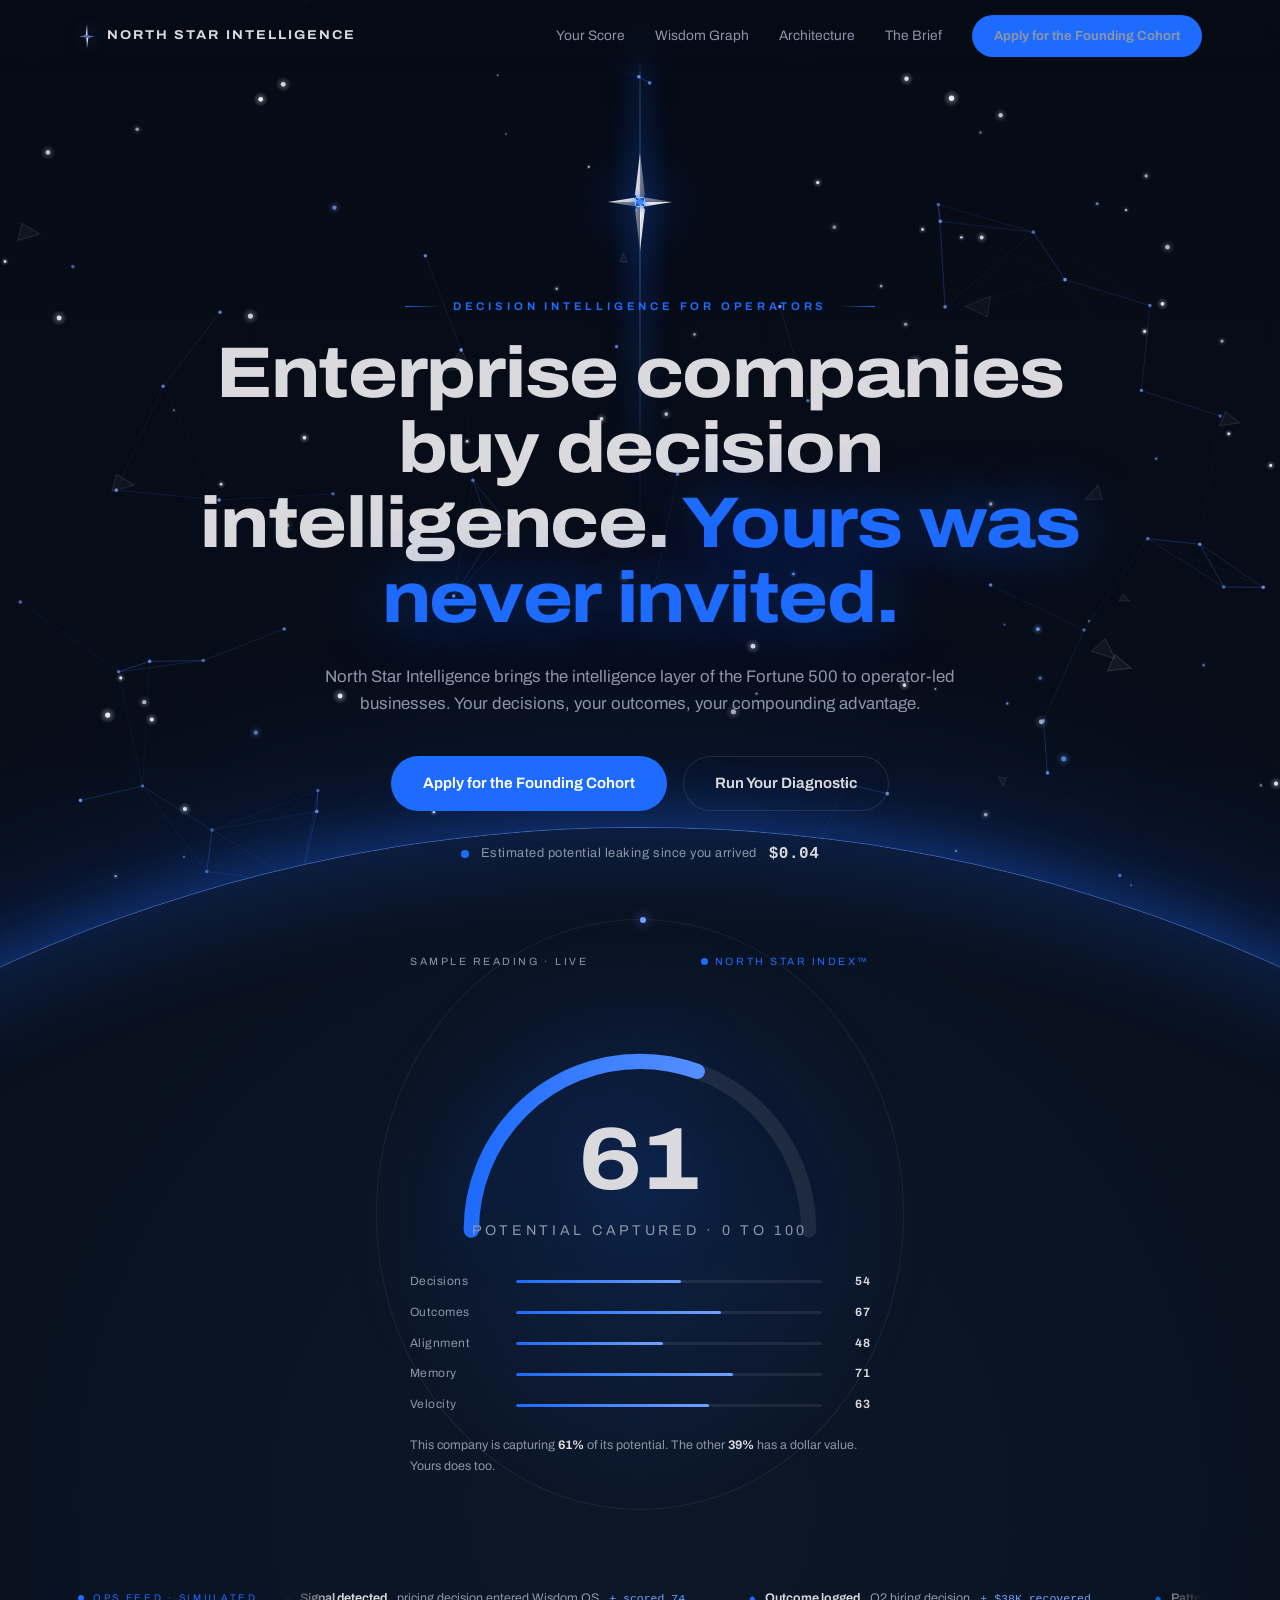
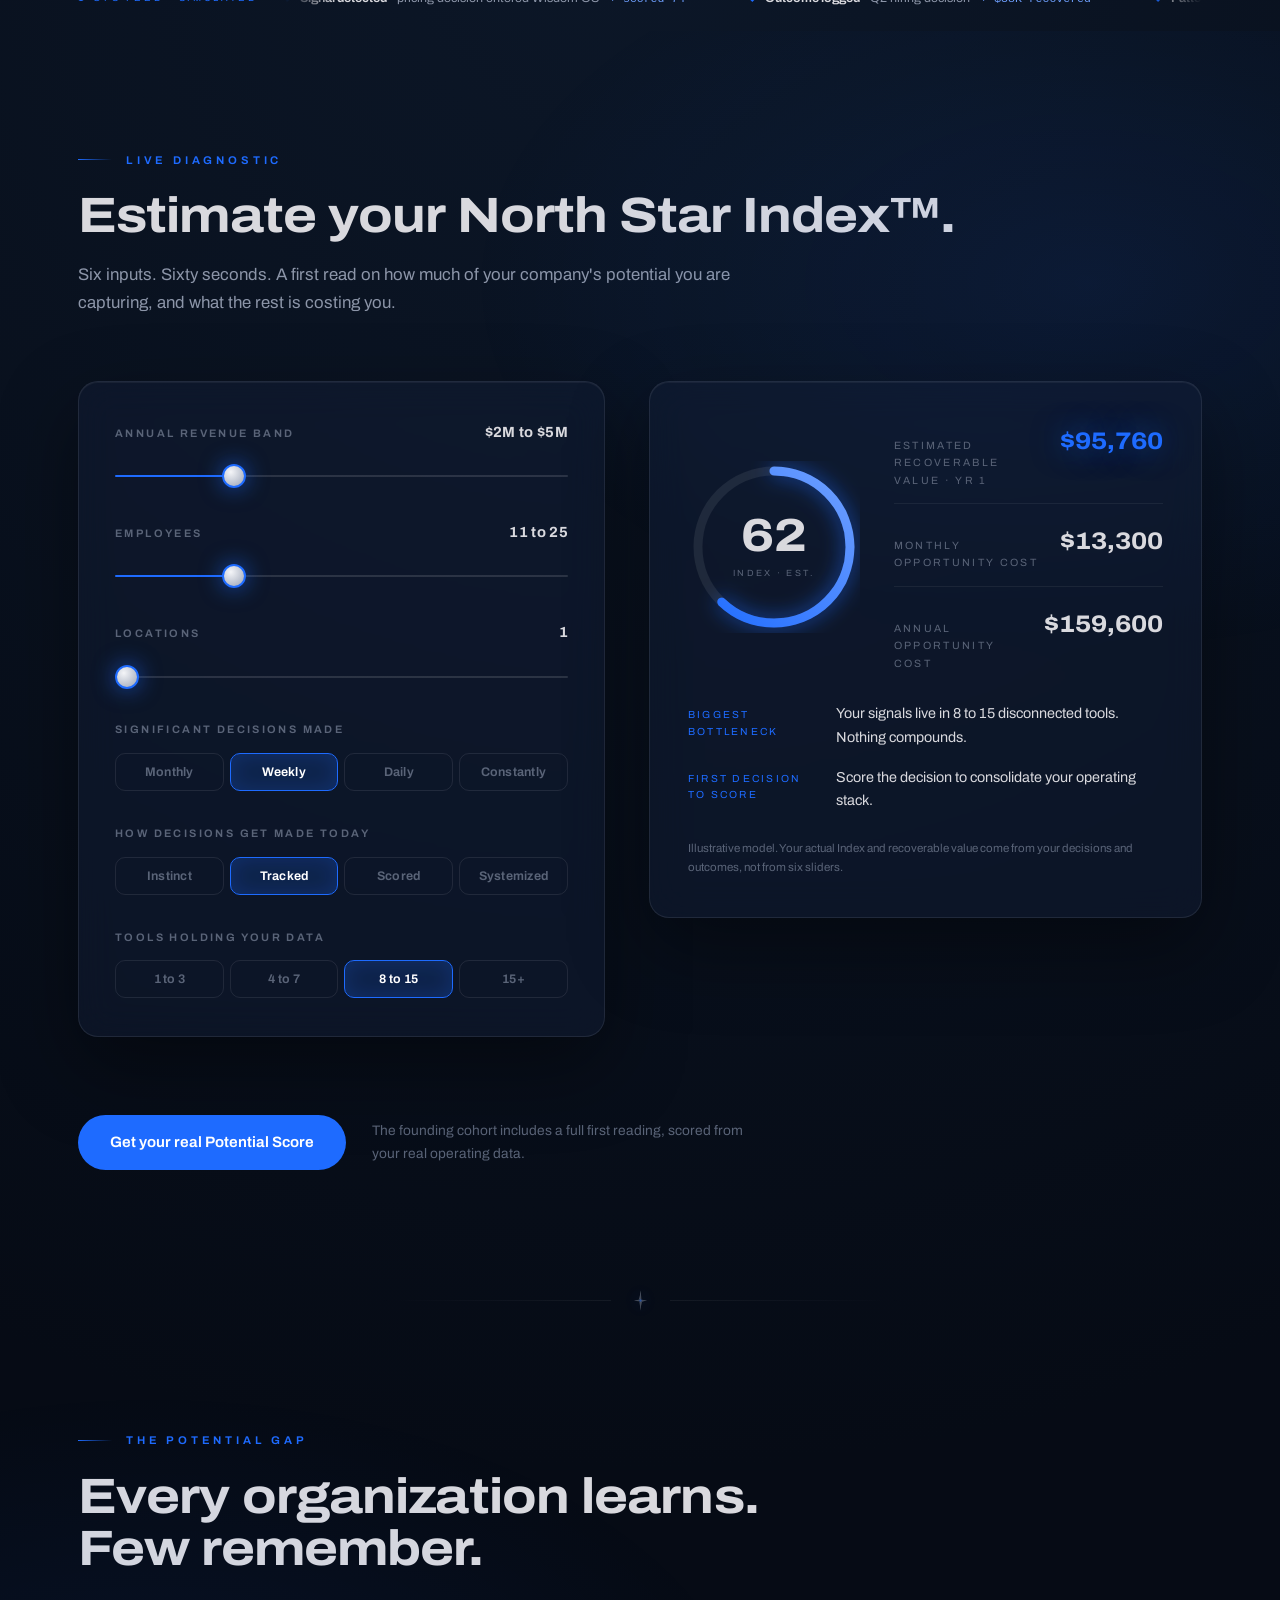
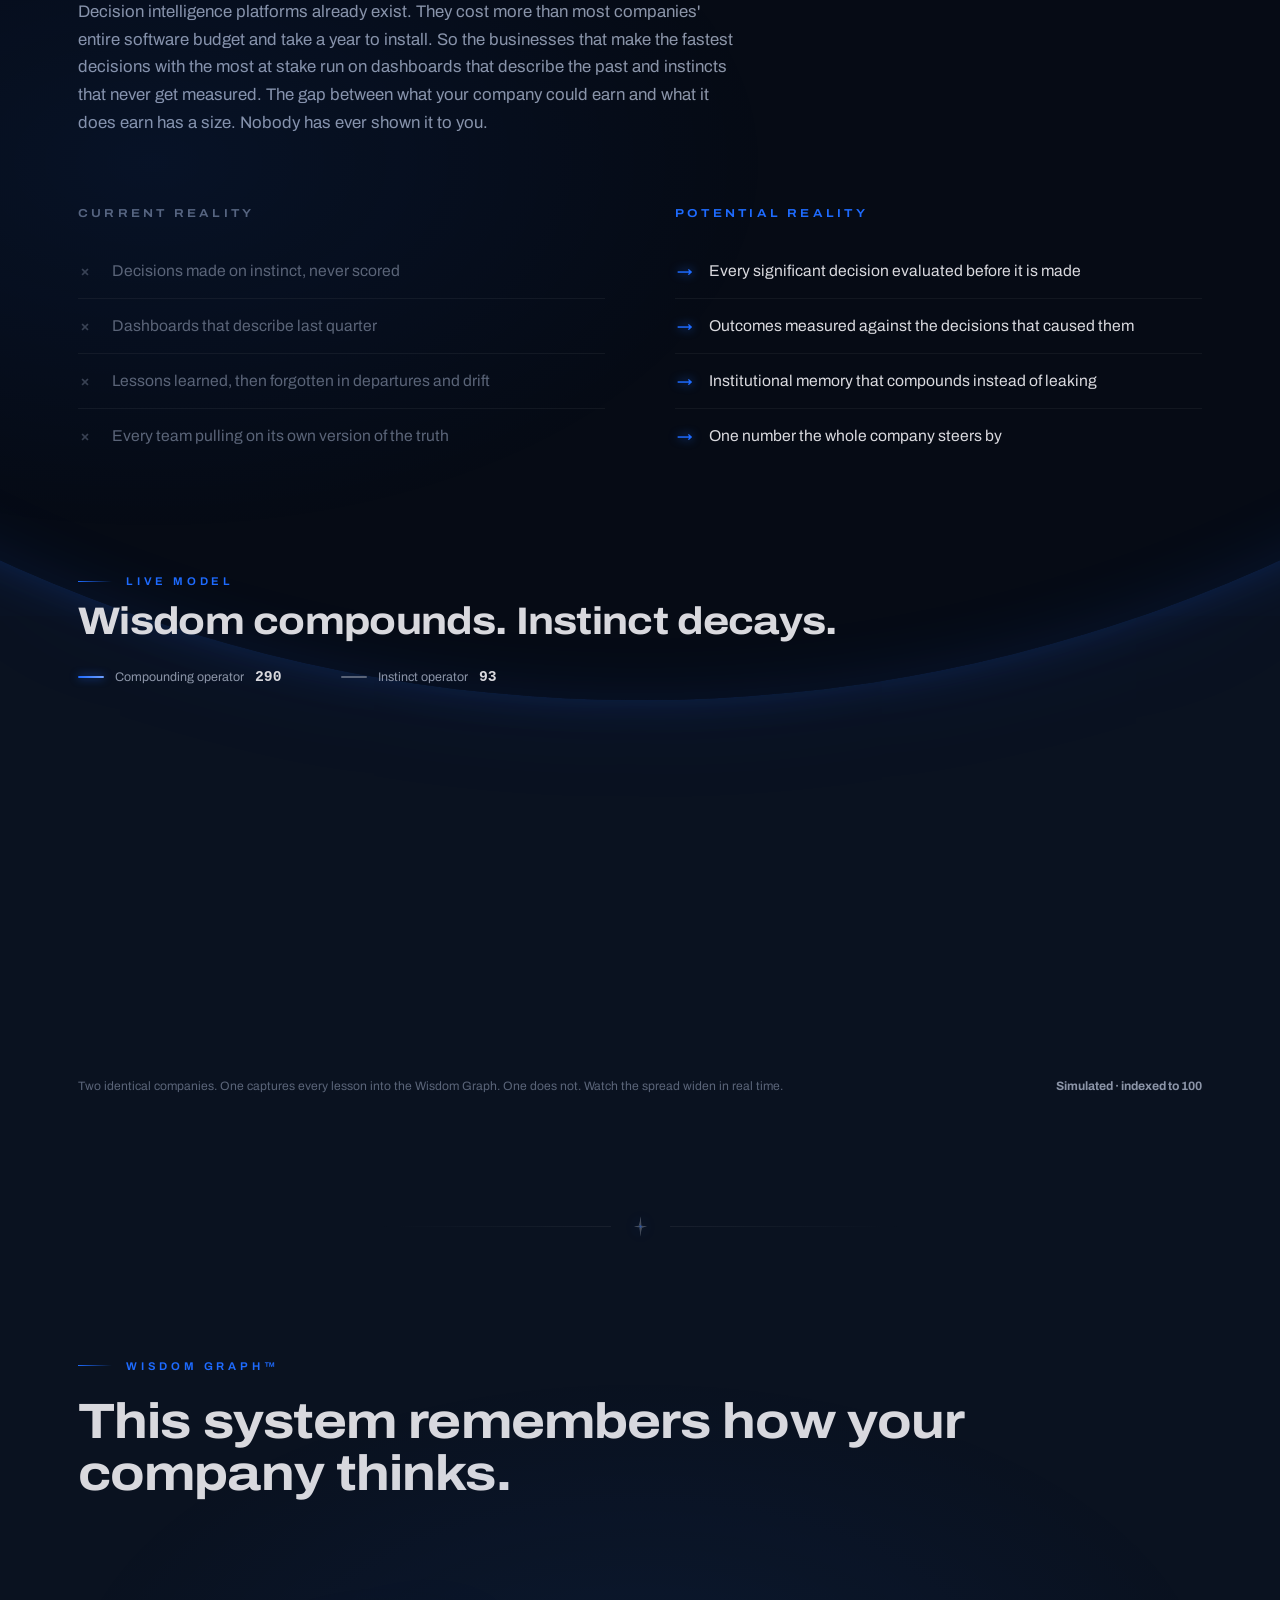
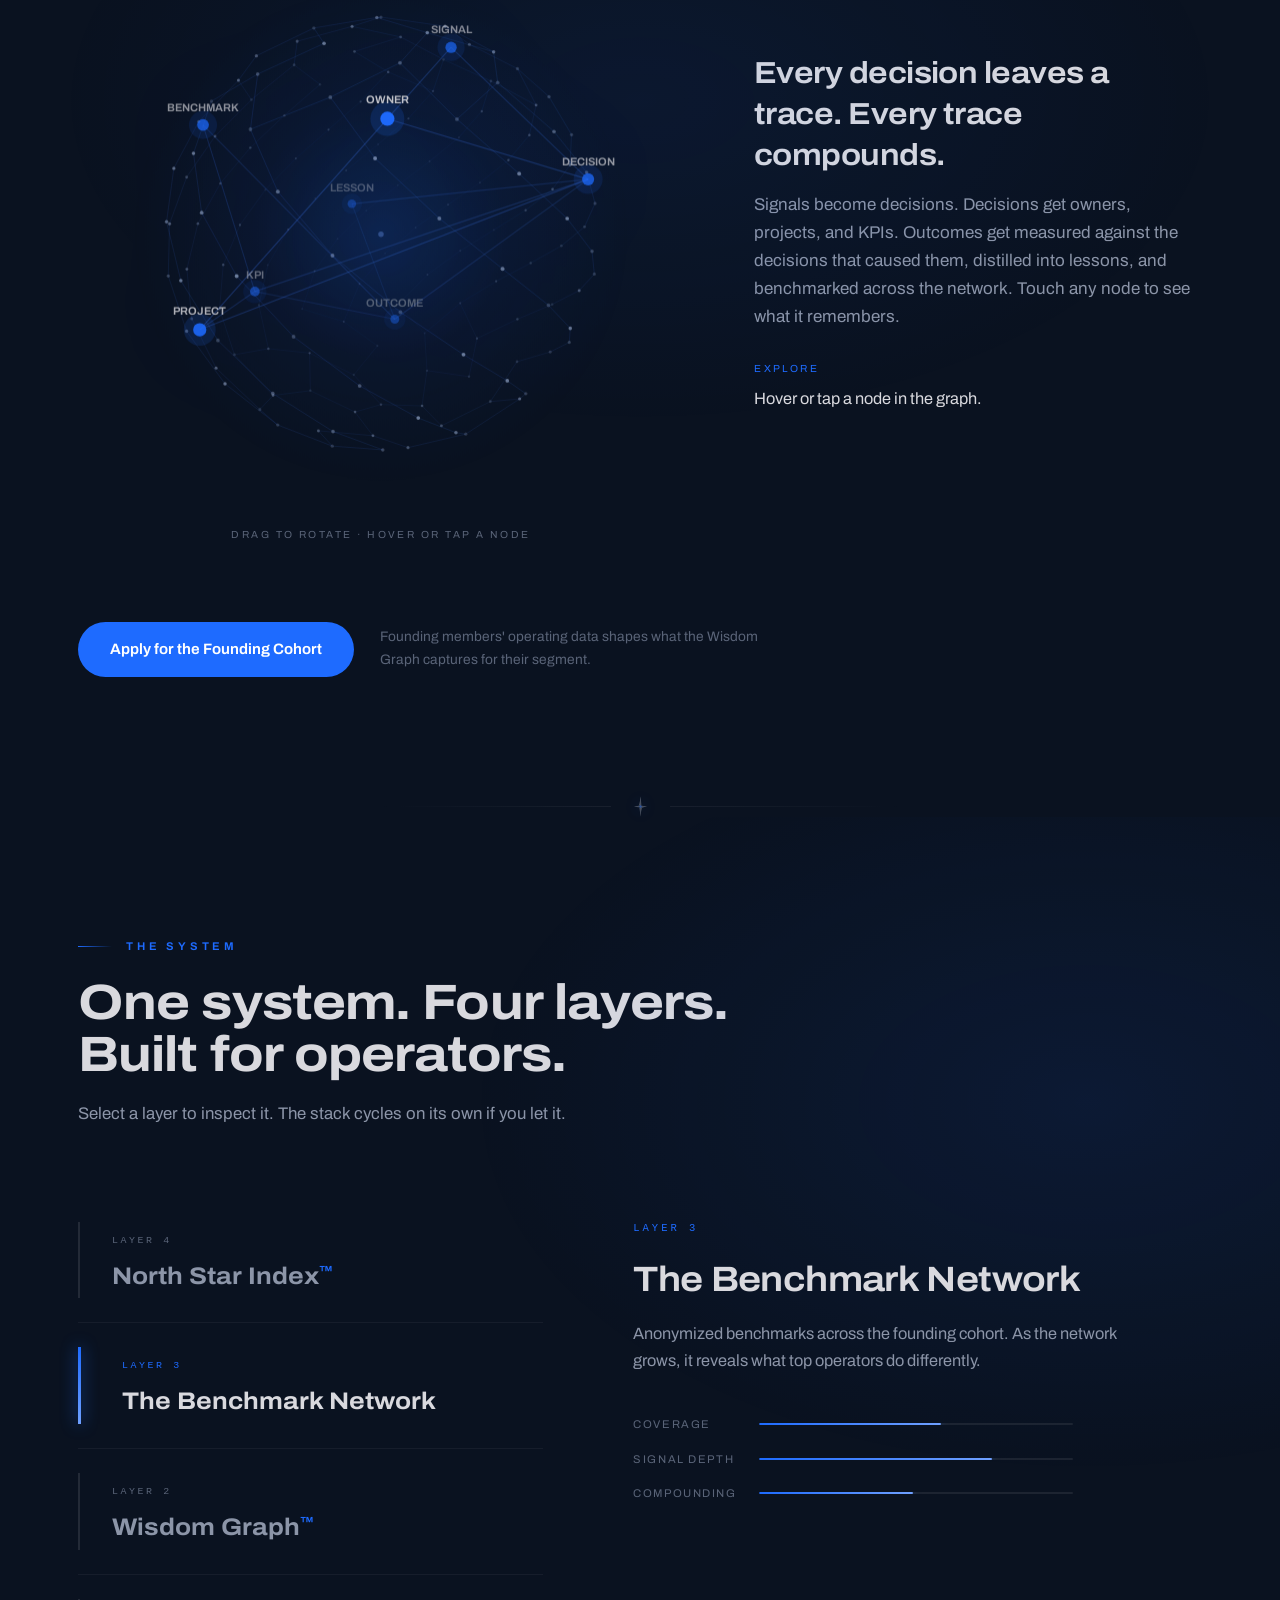
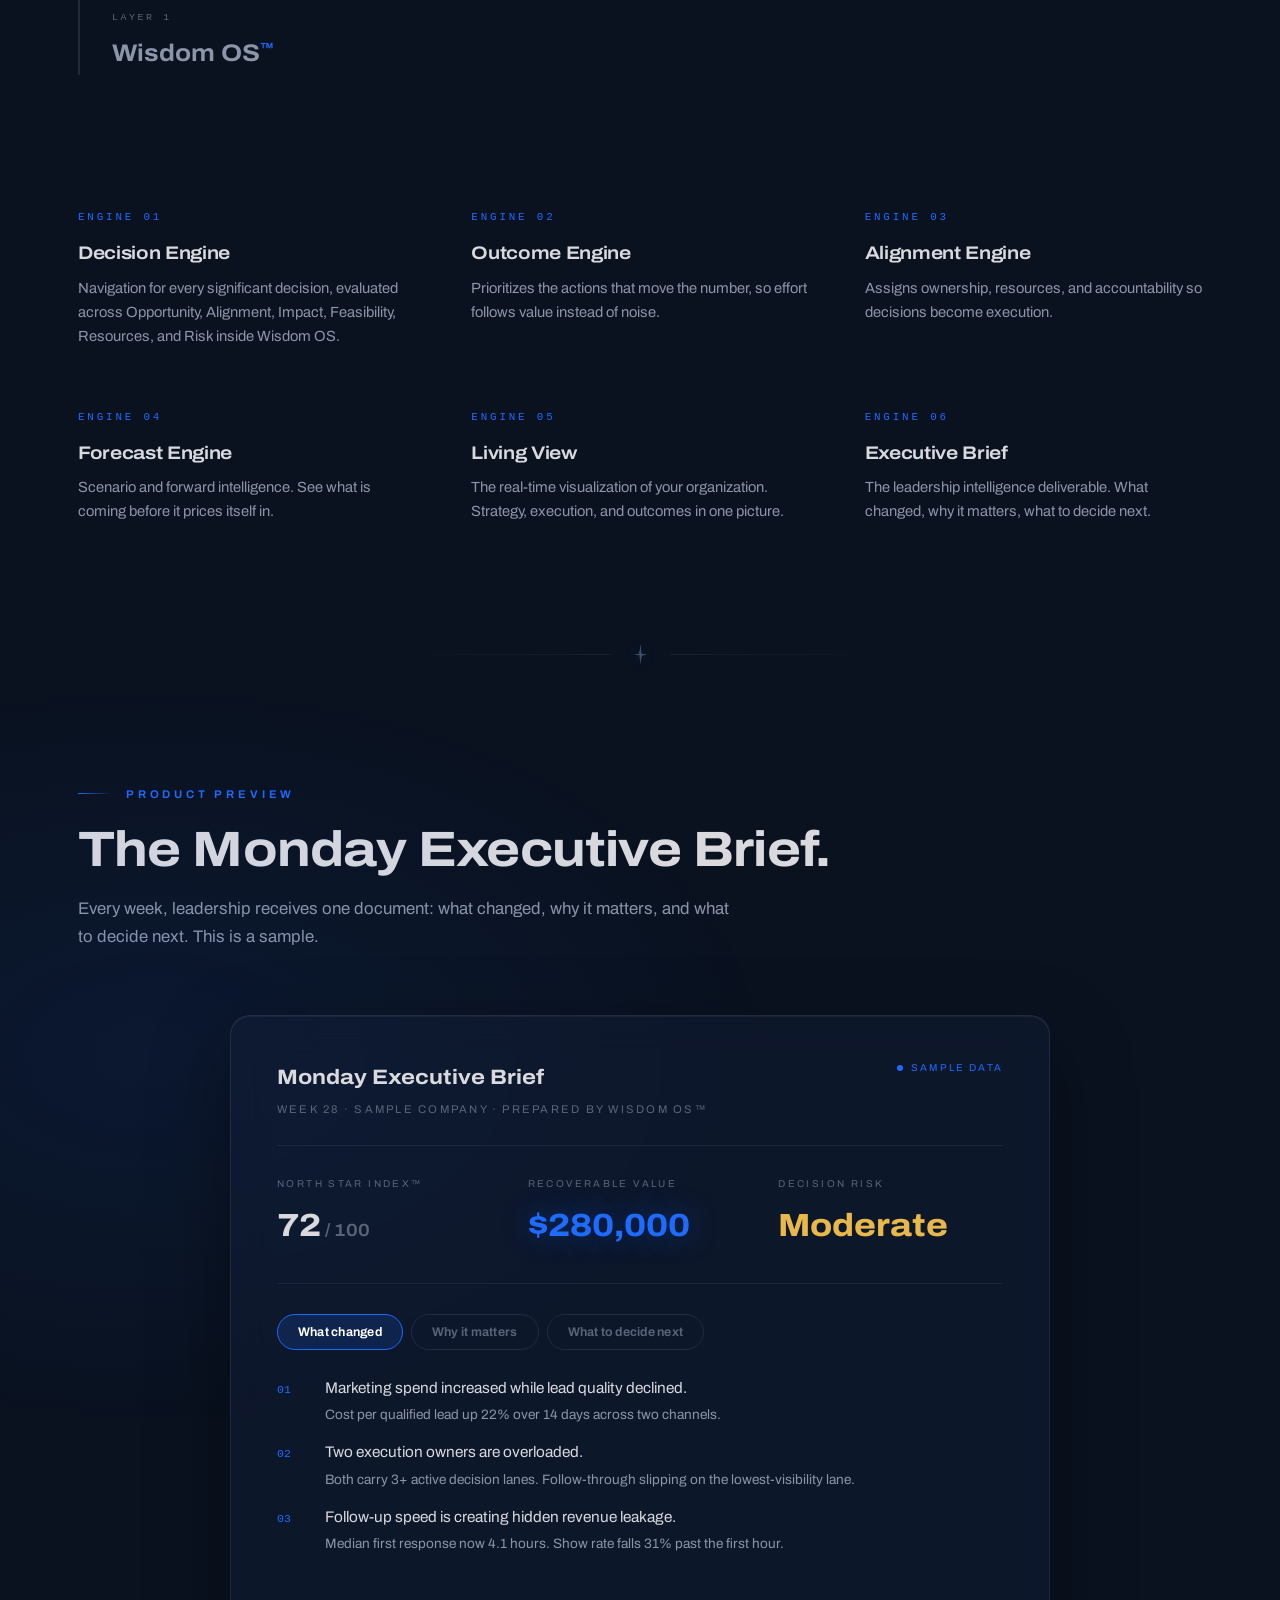
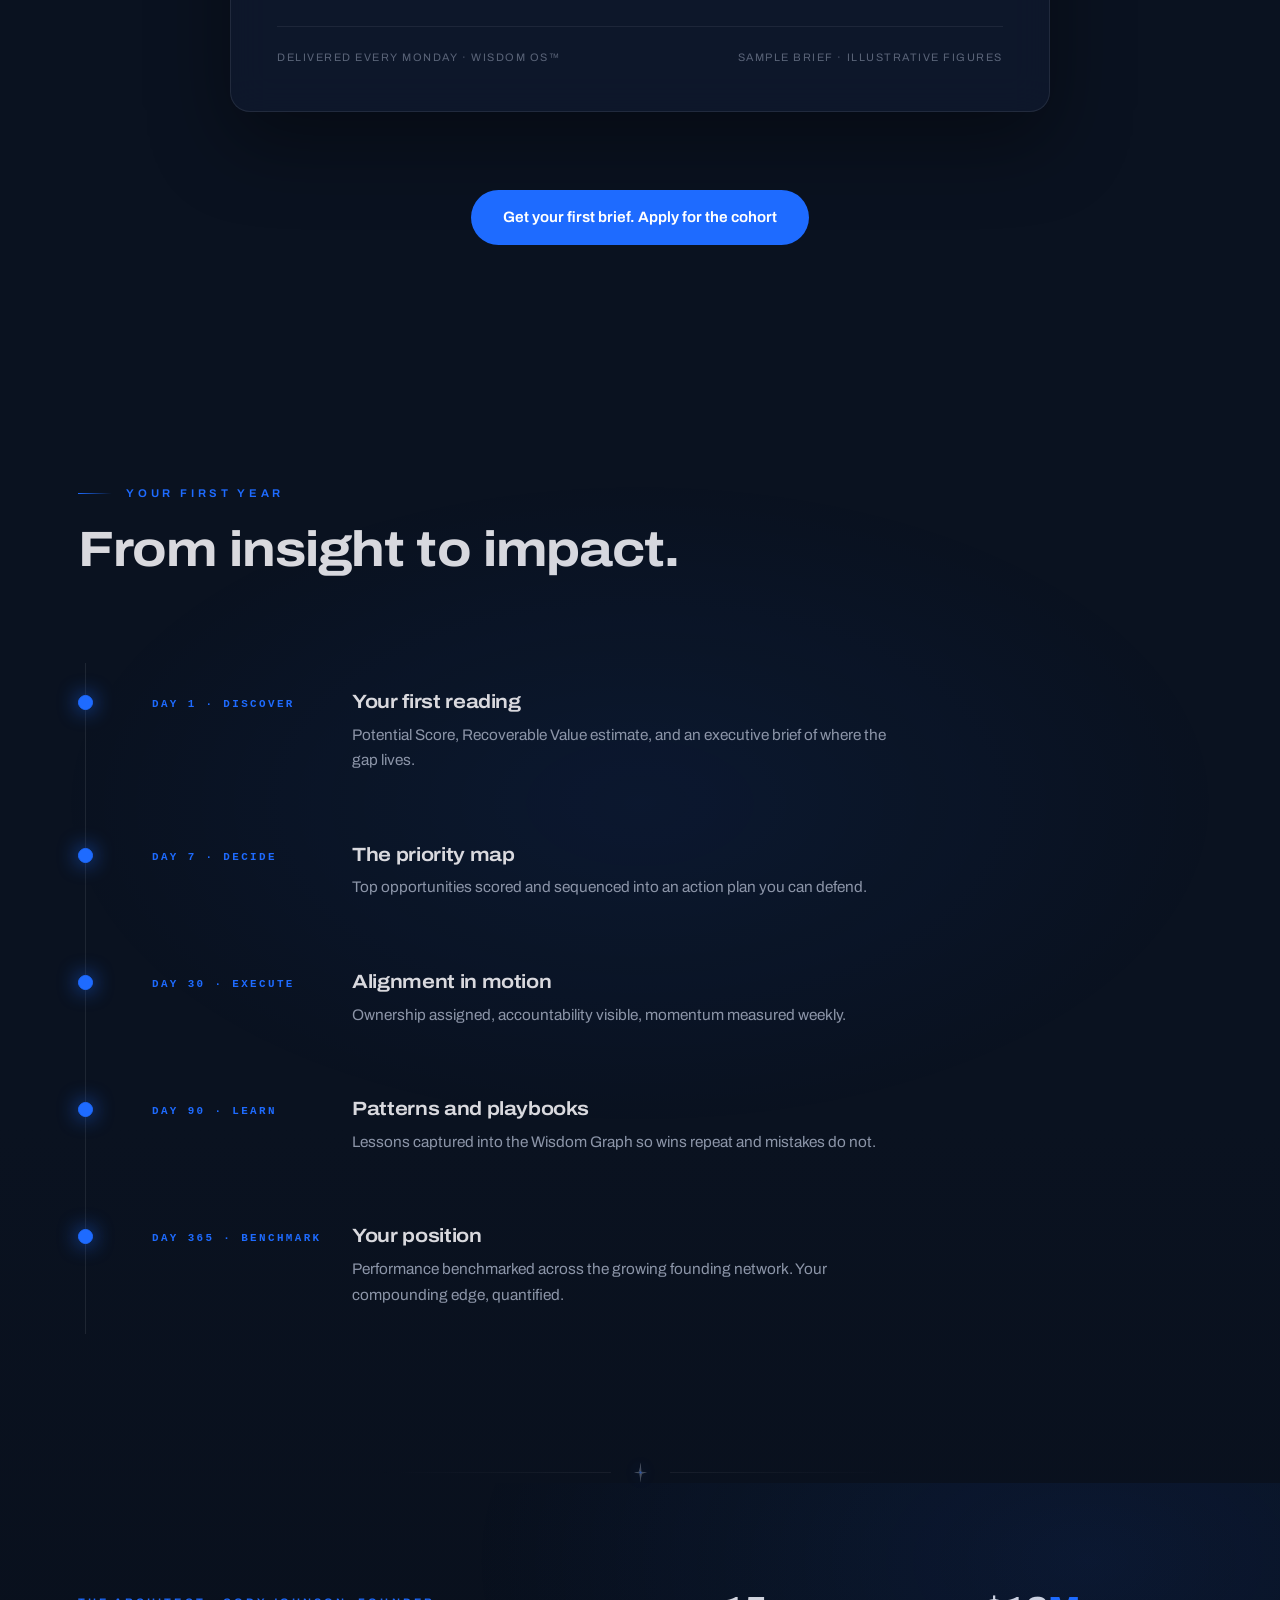
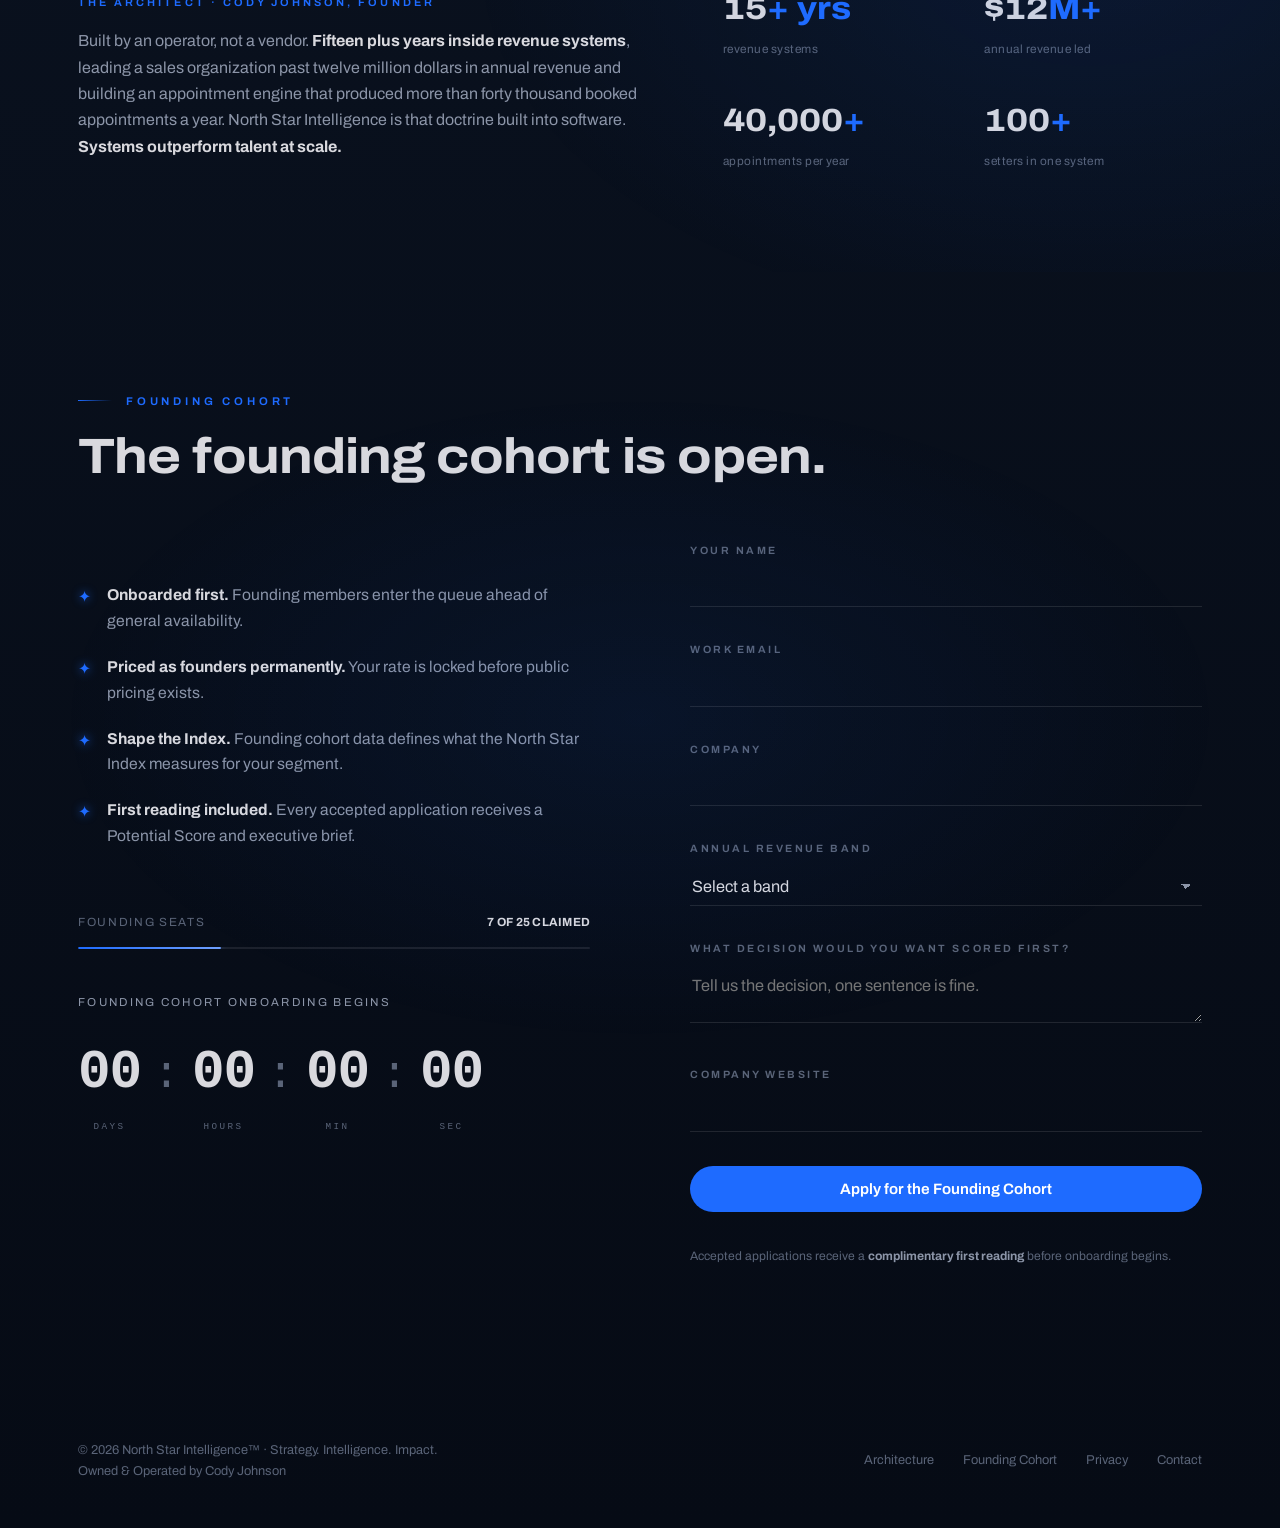
==== commit 6c0935e4: "Add files via upload" ====
--- a/index.html
+++ b/index.html
@@ -45,6 +45,17 @@
 img,svg,canvas{display:block}
 ::selection{background:rgba(30,107,255,.4)}
 #sky{position:fixed;inset:0;z-index:0;pointer-events:none}
+/* planet limb from the key art: dark body, glowing blue atmosphere line */
+#horizon{position:fixed;left:50%;bottom:calc(-240vw + 8vh);transform:translateX(-50%);
+  width:240vw;height:240vw;border-radius:50%;z-index:0;pointer-events:none;
+  background:radial-gradient(circle at 50% 22%,#0C1728 0%,#060B15 55%);
+  box-shadow:0 -1px 0 rgba(111,160,255,.5),0 -16px 54px rgba(30,107,255,.32),0 -60px 170px rgba(30,107,255,.16),inset 0 26px 90px rgba(30,107,255,.2)}
+@media(max-width:700px){#horizon{bottom:calc(-240vw + 5vh)}}
+/* vertical light beam through the hero star, from the key art */
+.beam{position:absolute;left:50%;top:-52%;height:200%;width:1px;transform:translateX(-50%);pointer-events:none;opacity:.5;
+  background:linear-gradient(180deg,transparent,rgba(111,160,255,.8) 44%,rgba(111,160,255,.8) 56%,transparent)}
+.beam::before{content:"";position:absolute;inset:0 -16px;filter:blur(10px);
+  background:linear-gradient(180deg,transparent,rgba(30,107,255,.22) 44%,rgba(30,107,255,.22) 56%,transparent)}
 .content{position:relative;z-index:1}
 
 h1,h2,h3{font-stretch:114%;letter-spacing:-.018em;line-height:1.05}
@@ -66,7 +77,7 @@
 .divider{display:flex;align-items:center;justify-content:center;gap:22px;opacity:.6;position:relative;z-index:1}
 .divider::before,.divider::after{content:"";height:1px;width:min(240px,26vw);background:linear-gradient(90deg,transparent,var(--line))}
 .divider::after{background:linear-gradient(90deg,var(--line),transparent)}
-.divider svg{width:14px;height:14px;animation:starSpin 20s linear infinite}
+.divider svg{width:15px;height:21px;filter:drop-shadow(0 0 7px rgba(30,107,255,.5))}
 @keyframes starSpin{to{transform:rotate(360deg)}}
 
 .rv{opacity:0;transform:translateY(30px);transition:opacity .8s ease,transform .8s ease}
@@ -92,7 +103,7 @@
 nav{position:fixed;inset:0 0 auto 0;z-index:60;background:linear-gradient(180deg,rgba(6,11,21,.9),rgba(6,11,21,.55) 70%,transparent);backdrop-filter:blur(10px)}
 .nav-in{max-width:var(--max);margin:0 auto;padding:0 28px;height:72px;display:flex;align-items:center;justify-content:space-between}
 .brand{display:flex;align-items:center;gap:11px;font-weight:700;letter-spacing:.16em;font-size:.8rem;text-decoration:none;font-stretch:110%}
-.brand svg{width:21px;height:21px;animation:starSpin 24s linear infinite;filter:drop-shadow(0 0 6px rgba(217,217,222,.5))}
+.brand svg{width:18px;height:25px;filter:drop-shadow(0 0 8px rgba(30,107,255,.55))}
 .nav-links{display:flex;gap:30px;align-items:center;font-size:.86rem}
 .nav-links a{text-decoration:none;color:var(--muted);transition:color .2s;position:relative}
 .nav-links a:not(.btn)::after{content:"";position:absolute;left:0;right:100%;bottom:-6px;height:1px;background:var(--blue);transition:right .25s}
@@ -107,18 +118,30 @@
 @media(max-width:820px){.nav-links a:not(.btn){display:none}}
 
 /* ============================================================ HERO */
-.hero{padding:200px 0 100px;position:relative}
-.hero .grid{display:grid;grid-template-columns:1.1fr .9fr;gap:70px;align-items:center}
-@media(max-width:940px){.hero .grid{grid-template-columns:1fr;gap:64px}}
+.hero{padding:150px 0 90px;position:relative;text-align:center}
+.hero h1{max-width:940px;margin:0 auto}
 .hero h1 .accent{color:var(--blue);text-shadow:0 0 60px rgba(30,107,255,.5)}
-.hero-ctas{display:flex;gap:16px;margin-top:38px;flex-wrap:wrap}
+.hero .sub{margin-left:auto;margin-right:auto}
+.hero .eyebrow{justify-content:center}
+.hero .eyebrow::after{content:"";width:34px;height:1px;background:linear-gradient(90deg,transparent,var(--blue))}
+.hero-ctas{display:flex;gap:16px;margin-top:38px;flex-wrap:wrap;justify-content:center}
+/* the mark descends through its beam on load · poster composition */
+.hero-mark{position:relative;display:inline-block;margin-bottom:34px}
+.hero-mark svg{width:74px;height:104px;filter:drop-shadow(0 0 26px rgba(30,107,255,.55)) drop-shadow(0 0 60px rgba(30,107,255,.3));animation:markIn 1.4s cubic-bezier(.2,.8,.2,1) both}
+.hero-mark .beam{top:-260%;height:640%;opacity:.65;animation:beamIn 1.6s ease both}
+@keyframes markIn{0%{opacity:0;transform:translateY(-46px) scale(.6)}60%{opacity:1}100%{opacity:1;transform:none}}
+@keyframes beamIn{0%{opacity:0;transform:translateX(-50%) scaleY(.1)}100%{opacity:.65;transform:translateX(-50%) scaleY(1)}}
+/* staged entrance for the hero text stack */
+.hs{opacity:0;transform:translateY(26px);animation:heroIn .9s cubic-bezier(.2,.8,.2,1) forwards}
+.hs-1{animation-delay:.25s}.hs-2{animation-delay:.45s}.hs-3{animation-delay:.65s}.hs-4{animation-delay:.85s}.hs-5{animation-delay:1.05s}
+@keyframes heroIn{to{opacity:1;transform:none}}
+@media(prefers-reduced-motion:reduce){.hs,.hero-mark svg,.hero-mark .beam{animation:none;opacity:1;transform:none}}
 .leak-chip{display:inline-flex;align-items:center;gap:12px;margin-top:30px;font-size:.8rem;color:var(--muted);letter-spacing:.04em}
 .leak-chip .dot{width:8px;height:8px;border-radius:50%;background:var(--blue);animation:pulse 1.8s infinite;flex-shrink:0}
 @keyframes pulse{0%,100%{box-shadow:0 0 0 0 rgba(30,107,255,.5)}50%{box-shadow:0 0 0 9px rgba(30,107,255,0)}}
 .leak-chip b{color:var(--platinum);font-size:1rem}
 
-.gauge-zone{position:relative;max-width:460px;margin-left:auto}
-@media(max-width:940px){.gauge-zone{margin:0 auto}}
+.gauge-zone{position:relative;max-width:460px;margin:86px auto 0;text-align:left}
 .gauge-zone::before{content:"";position:absolute;inset:-70px;border-radius:50%;background:radial-gradient(circle,rgba(30,107,255,.14),transparent 66%);animation:breathe 6s ease-in-out infinite}
 @keyframes breathe{0%,100%{opacity:.7;transform:scale(1)}50%{opacity:1;transform:scale(1.05)}}
 .orbit{position:absolute;inset:-34px;border-radius:50%;border:1px solid rgba(217,217,222,.08);animation:starSpin 40s linear infinite}
@@ -226,7 +249,9 @@
    ============================================================ */
 .wg-wrap{display:grid;grid-template-columns:1.15fr .85fr;gap:70px;align-items:center;margin-top:56px}
 @media(max-width:940px){.wg-wrap{grid-template-columns:1fr}}
-#wgSvg{width:100%;height:auto;filter:drop-shadow(0 0 40px rgba(30,107,255,.1))}
+#wgCanvas{width:100%;height:auto;cursor:grab;touch-action:none;filter:drop-shadow(0 0 50px rgba(30,107,255,.14))}
+#wgCanvas:active{cursor:grabbing}
+.wg-hint{margin-top:14px;font-size:.64rem;letter-spacing:.24em;text-transform:uppercase;color:var(--dim);text-align:center}
 .wg-edge{stroke:rgba(140,149,168,.22);stroke-width:1.2;fill:none;transition:stroke .35s,opacity .35s}
 .wg-edge.flow{stroke-dasharray:4 7;animation:wgflow 1.6s linear infinite}
 @keyframes wgflow{to{stroke-dashoffset:-11}}
@@ -396,6 +421,29 @@
 <body>
 
 <canvas id="sky" aria-hidden="true"></canvas>
+<div id="horizon" aria-hidden="true"></div>
+
+<!-- NSI brand mark · chrome four-point star, electric core · defined once, used everywhere -->
+<svg width="0" height="0" style="position:absolute" aria-hidden="true">
+  <defs>
+    <linearGradient id="chrL" x1="0" y1="0" x2="1" y2="1"><stop stop-color="#F7F8FB"/><stop offset="1" stop-color="#B8BFCC"/></linearGradient>
+    <linearGradient id="chrD" x1="0" y1="0" x2="1" y2="1"><stop stop-color="#8A93A6"/><stop offset="1" stop-color="#4C5568"/></linearGradient>
+    <filter id="coreGlow" x="-150%" y="-150%" width="400%" height="400%"><feGaussianBlur stdDeviation="5"/></filter>
+    <symbol id="nsiMark" viewBox="0 0 120 168">
+      <polygon points="60,4 52,72 60,84" fill="url(#chrL)"/>
+      <polygon points="60,4 68,72 60,84" fill="url(#chrD)"/>
+      <polygon points="60,164 68,96 60,84" fill="url(#chrL)"/>
+      <polygon points="60,164 52,96 60,84" fill="url(#chrD)"/>
+      <polygon points="8,84 50,77 60,84" fill="url(#chrL)"/>
+      <polygon points="8,84 50,91 60,84" fill="url(#chrD)"/>
+      <polygon points="112,84 70,91 60,84" fill="url(#chrL)"/>
+      <polygon points="112,84 70,77 60,84" fill="url(#chrD)"/>
+      <rect x="52" y="76" width="16" height="16" rx="2.5" fill="#1E6BFF" filter="url(#coreGlow)" opacity=".9"/>
+      <rect x="52.5" y="76.5" width="15" height="15" rx="2.5" fill="none" stroke="#9CC0FF" stroke-width="1.6"/>
+      <rect x="56" y="80" width="8" height="8" rx="1.4" fill="#3D82FF"/>
+    </symbol>
+  </defs>
+</svg>
 
 <div class="content">
 
@@ -403,7 +451,7 @@
 <nav>
   <div class="nav-in">
     <a class="brand" href="/">
-      <svg viewBox="0 0 24 24" fill="none"><path d="M12 0L14.2 9.8 24 12l-9.8 2.2L12 24l-2.2-9.8L0 12l9.8-2.2L12 0z" fill="url(#chrome)"/><defs><linearGradient id="chrome" x1="0" y1="0" x2="24" y2="24"><stop stop-color="#F4F5F8"/><stop offset="1" stop-color="#9AA3B5"/></linearGradient></defs></svg>
+      <svg viewBox="0 0 120 168"><use href="#nsiMark"/></svg>
       NORTH STAR INTELLIGENCE
     </a>
     <div class="nav-links">
@@ -419,17 +467,19 @@
 
 <!-- ================= HERO ================= -->
 <header class="hero">
-  <div class="wrap grid">
-    <div>
-      <p class="eyebrow rv">Decision Intelligence for Operators</p>
-      <h1 class="rv">Enterprise companies buy decision intelligence. <span class="accent">Yours was never invited.</span></h1>
-      <p class="sub rv" style="margin-top:26px">North Star Intelligence brings the intelligence layer of the Fortune 500 to operator-led businesses. Your decisions, your outcomes, your compounding advantage.</p>
-      <div class="hero-ctas rv">
-        <a class="btn mag" href="#cohort">Apply for the Founding Cohort</a>
-        <a class="btn ghost mag" href="#diagnostic">Run Your Diagnostic</a>
-      </div>
-      <p class="leak-chip rv"><span class="dot"></span><span>Estimated potential leaking since you arrived</span><b class="mono" id="heroLeak">$0.00</b></p>
-    </div>
+  <div class="wrap">
+    <div class="hero-mark">
+      <div class="beam" aria-hidden="true"></div>
+      <svg viewBox="0 0 120 168" role="img" aria-label="North Star Intelligence"><use href="#nsiMark"/></svg>
+    </div>
+    <p class="eyebrow hs hs-1">Decision Intelligence for Operators</p>
+    <h1 class="hs hs-2">Enterprise companies buy decision intelligence. <span class="accent">Yours was never invited.</span></h1>
+    <p class="sub hs hs-3" style="margin-top:26px">North Star Intelligence brings the intelligence layer of the Fortune 500 to operator-led businesses. Your decisions, your outcomes, your compounding advantage.</p>
+    <div class="hero-ctas hs hs-4">
+      <a class="btn mag" href="#cohort">Apply for the Founding Cohort</a>
+      <a class="btn ghost mag" href="#diagnostic">Run Your Diagnostic</a>
+    </div>
+    <p class="leak-chip hs hs-5"><span class="dot"></span><span>Estimated potential leaking since you arrived</span><b class="mono" id="heroLeak">$0.00</b></p>
 
     <div class="gauge-zone rv" aria-label="Sample North Star Index reading">
       <div class="orbit"><i></i></div>
@@ -539,7 +589,7 @@
   </div>
 </section>
 
-<div class="divider" aria-hidden="true"><svg viewBox="0 0 24 24"><path d="M12 0L14.2 9.8 24 12l-9.8 2.2L12 24l-2.2-9.8L0 12l9.8-2.2L12 0z" fill="#8C95A8"/></svg></div>
+<div class="divider" aria-hidden="true"><svg viewBox="0 0 120 168"><use href="#nsiMark"/></svg></div>
 
 <!-- ================= POTENTIAL GAP ================= -->
 <section id="problem" class="wash-l">
@@ -587,7 +637,7 @@
   </div>
 </section>
 
-<div class="divider" aria-hidden="true"><svg viewBox="0 0 24 24"><path d="M12 0L14.2 9.8 24 12l-9.8 2.2L12 24l-2.2-9.8L0 12l9.8-2.2L12 0z" fill="#8C95A8"/></svg></div>
+<div class="divider" aria-hidden="true"><svg viewBox="0 0 120 168"><use href="#nsiMark"/></svg></div>
 
 <!-- ================= FEATURE 2 · WISDOM GRAPH ================= -->
 <section id="graph" class="wash-c">
@@ -597,7 +647,8 @@
 
     <div class="wg-wrap">
       <div class="rv">
-        <svg id="wgSvg" viewBox="0 0 720 470" role="img" aria-label="Interactive map of how signals, decisions, owners, projects, KPIs, outcomes, lessons, and benchmarks connect"></svg>
+        <canvas id="wgCanvas" role="img" aria-label="Rotating sphere showing how signals, decisions, owners, projects, KPIs, outcomes, lessons, and benchmarks connect"></canvas>
+        <p class="wg-hint">Drag to rotate &middot; Hover or tap a node</p>
       </div>
       <div class="wg-caption rv">
         <h3>Every decision leaves a trace. Every trace compounds.</h3>
@@ -616,7 +667,7 @@
   </div>
 </section>
 
-<div class="divider" aria-hidden="true"><svg viewBox="0 0 24 24"><path d="M12 0L14.2 9.8 24 12l-9.8 2.2L12 24l-2.2-9.8L0 12l9.8-2.2L12 0z" fill="#8C95A8"/></svg></div>
+<div class="divider" aria-hidden="true"><svg viewBox="0 0 120 168"><use href="#nsiMark"/></svg></div>
 
 <!-- ================= ARCHITECTURE ================= -->
 <section id="architecture" class="wash-r">
@@ -650,7 +701,7 @@
   </div>
 </section>
 
-<div class="divider" aria-hidden="true"><svg viewBox="0 0 24 24"><path d="M12 0L14.2 9.8 24 12l-9.8 2.2L12 24l-2.2-9.8L0 12l9.8-2.2L12 0z" fill="#8C95A8"/></svg></div>
+<div class="divider" aria-hidden="true"><svg viewBox="0 0 120 168"><use href="#nsiMark"/></svg></div>
 
 <!-- ================= FEATURE 3 · EXECUTIVE BRIEF DEMO ================= -->
 <section id="brief" class="wash-l">
@@ -735,7 +786,7 @@
   </div>
 </section>
 
-<div class="divider" aria-hidden="true"><svg viewBox="0 0 24 24"><path d="M12 0L14.2 9.8 24 12l-9.8 2.2L12 24l-2.2-9.8L0 12l9.8-2.2L12 0z" fill="#8C95A8"/></svg></div>
+<div class="divider" aria-hidden="true"><svg viewBox="0 0 120 168"><use href="#nsiMark"/></svg></div>
 
 <!-- ================= FOUNDER ================= -->
 <section id="architect" style="padding:100px 0" class="wash-r">
@@ -854,33 +905,61 @@
 let leakPerSec = 0;
 
 /* ============================================================
-   LIVING SKY
+   BRAND ATMOSPHERE · three layers, drawn back to front:
+   1 deep star globes  2 living constellation network  3 chrome shards
+   Matches the NSI key art: node network, data debris, no shooting stars.
    ============================================================ */
 (() => {
   const cv = document.getElementById('sky');
   const ctx = cv.getContext('2d');
-  let W, H, stars = [], shots = [];
+  const dpr = devicePixelRatio || 1;
+  let W, H, stars = [], nodes = [], shards = [];
+
   const build = () => {
-    W = cv.width = innerWidth * devicePixelRatio;
-    H = cv.height = innerHeight * devicePixelRatio;
+    W = cv.width = innerWidth * dpr;
+    H = cv.height = innerHeight * dpr;
     cv.style.width = innerWidth + 'px'; cv.style.height = innerHeight + 'px';
-    const count = Math.min(200, Math.floor(innerWidth * innerHeight / 8500));
-    stars = Array.from({length: count}, () => {
+
+    // layer 1 · star globes (fewer than before; the network carries the scene now)
+    const sCount = Math.min(130, Math.floor(innerWidth * innerHeight / 14000));
+    stars = Array.from({length: sCount}, () => {
       const depth = Math.random();
-      return { x: Math.random()*W, y: Math.random()*H, r: (0.6 + depth*2.6)*devicePixelRatio,
-        depth, tw: Math.random()*Math.PI*2, ts: 0.4 + Math.random()*1.2, hue: Math.random() < 0.14 };
+      return { x: Math.random()*W, y: Math.random()*H, r: (0.5 + depth*2.2)*dpr,
+        depth, tw: Math.random()*Math.PI*2, ts: 0.4 + Math.random()*1.2, hue: Math.random() < 0.16 };
     });
+
+    // layer 2 · constellation nodes, slow drift, linked by proximity
+    const nCount = Math.min(64, Math.floor(innerWidth / 22));
+    nodes = Array.from({length: nCount}, () => ({
+      x: Math.random()*W, y: Math.random()*H,
+      vx: (Math.random()-.5) * 0.12 * dpr, vy: (Math.random()-.5) * 0.12 * dpr,
+      depth: 0.4 + Math.random()*0.6, tw: Math.random()*Math.PI*2
+    }));
+
+    // layer 3 · chrome shards, the data-debris from the key art
+    shards = Array.from({length: 12}, () => ({
+      x: Math.random()*W, y: Math.random()*H,
+      s: (5 + Math.random()*11) * dpr,
+      rot: Math.random()*Math.PI*2, vr: (Math.random()-.5)*0.004,
+      vx: (Math.random()-.5)*0.1*dpr, vy: -(0.04 + Math.random()*0.1)*dpr,
+      a: 0.06 + Math.random()*0.1
+    }));
   };
   build(); addEventListener('resize', build);
-  let lastShot = 0, sY = 0;
+
+  let sY = 0;
   addEventListener('scroll', () => { sY = scrollY; }, { passive: true });
+  const LINK = 150 * dpr;
+
   const frame = t => {
     ctx.clearRect(0, 0, W, H);
+
+    // 1 · star globes with parallax + twinkle
     for (const s of stars) {
-      const py = (s.y - sY * s.depth * 0.35 * devicePixelRatio) % H;
+      const py = (s.y - sY * s.depth * 0.3 * dpr) % H;
       const y = py < 0 ? py + H : py;
-      const a = 0.25 + 0.55 * (0.5 + 0.5 * Math.sin(t/1000*s.ts + s.tw));
-      const glow = s.r * 3.4;
+      const a = 0.22 + 0.5 * (0.5 + 0.5 * Math.sin(t/1000*s.ts + s.tw));
+      const glow = s.r * 3.2;
       const core = s.hue ? '111,160,255' : '235,238,245';
       const g = ctx.createRadialGradient(s.x, y, 0, s.x, y, glow);
       g.addColorStop(0, `rgba(${core},${a})`);
@@ -891,22 +970,52 @@
       ctx.fillStyle = `rgba(${core},${Math.min(1, a+0.25)})`;
       ctx.beginPath(); ctx.arc(s.x, y, s.r, 0, Math.PI*2); ctx.fill();
     }
-    if (!reduceMotion && t - lastShot > 2800 + Math.random()*4200) {
-      shots.push({ x: Math.random() < .5 ? -60 : Math.random()*W, y: Math.random()*H*0.5,
-        vx: (6+Math.random()*7)*devicePixelRatio, vy: (2.4+Math.random()*3)*devicePixelRatio, life: 1 });
-      lastShot = t;
+
+    // 2 · constellation network: drift, wrap, link by proximity
+    for (const n of nodes) {
+      n.x += n.vx; n.y += n.vy;
+      if (n.x < 0) n.x += W; if (n.x > W) n.x -= W;
+      if (n.y < 0) n.y += H; if (n.y > H) n.y -= H;
     }
-    shots = shots.filter(sh => sh.life > 0 && sh.x < W+200 && sh.y < H+200);
-    for (const sh of shots) {
-      sh.x += sh.vx; sh.y += sh.vy; sh.life -= 0.012;
-      const grad = ctx.createLinearGradient(sh.x, sh.y, sh.x - sh.vx*4.5, sh.y - sh.vy*4.5);
-      grad.addColorStop(0, `rgba(235,238,245,${sh.life})`);
-      grad.addColorStop(1, 'rgba(235,238,245,0)');
-      ctx.strokeStyle = grad; ctx.lineWidth = 2*devicePixelRatio; ctx.lineCap = 'round';
-      ctx.beginPath(); ctx.moveTo(sh.x, sh.y); ctx.lineTo(sh.x - sh.vx*4.5, sh.y - sh.vy*4.5); ctx.stroke();
-      ctx.fillStyle = `rgba(255,255,255,${sh.life})`;
-      ctx.beginPath(); ctx.arc(sh.x, sh.y, 2.4*devicePixelRatio, 0, Math.PI*2); ctx.fill();
+    ctx.lineWidth = 0.9 * dpr;
+    for (let i = 0; i < nodes.length; i++) {
+      const A = nodes[i];
+      const ay = (A.y - sY * A.depth * 0.18 * dpr) % H;
+      const Ay = ay < 0 ? ay + H : ay;
+      for (let j = i + 1; j < nodes.length; j++) {
+        const B = nodes[j];
+        const by = (B.y - sY * B.depth * 0.18 * dpr) % H;
+        const By = by < 0 ? by + H : by;
+        const dx = A.x - B.x, dy = Ay - By;
+        const d2 = dx*dx + dy*dy;
+        if (d2 < LINK * LINK) {
+          const a = (1 - Math.sqrt(d2) / LINK) * 0.45;
+          ctx.strokeStyle = `rgba(64,124,255,${a})`;
+          ctx.beginPath(); ctx.moveTo(A.x, Ay); ctx.lineTo(B.x, By); ctx.stroke();
+        }
+      }
+      // node point with soft pulse
+      const na = 0.4 + 0.35 * (0.5 + 0.5 * Math.sin(t/1200 + A.tw));
+      ctx.fillStyle = `rgba(111,160,255,${Math.min(1, na + 0.15)})`;
+      ctx.beginPath(); ctx.arc(A.x, Ay, 1.8*dpr, 0, Math.PI*2); ctx.fill();
     }
+
+    // 3 · chrome shards drifting upward, slow rotation
+    for (const sh of shards) {
+      sh.x += sh.vx; sh.y += sh.vy; sh.rot += sh.vr;
+      if (sh.y < -30*dpr) { sh.y = H + 30*dpr; sh.x = Math.random()*W; }
+      if (sh.x < -30*dpr) sh.x = W + 30*dpr; if (sh.x > W + 30*dpr) sh.x = -30*dpr;
+      ctx.save();
+      ctx.translate(sh.x, sh.y); ctx.rotate(sh.rot);
+      ctx.strokeStyle = `rgba(217,217,222,${sh.a})`;
+      ctx.fillStyle = `rgba(217,217,222,${sh.a * 0.35})`;
+      ctx.lineWidth = 1;
+      ctx.beginPath();
+      ctx.moveTo(0, -sh.s); ctx.lineTo(sh.s*0.7, sh.s*0.6); ctx.lineTo(-sh.s*0.6, sh.s*0.45);
+      ctx.closePath(); ctx.fill(); ctx.stroke();
+      ctx.restore();
+    }
+
     if (!reduceMotion) requestAnimationFrame(frame);
   };
   requestAnimationFrame(frame);
@@ -1130,27 +1239,82 @@
   };
   for (let i = 0; i < N; i++) stepData();
   const draw = () => {
-    const w = cv.width, h = cv.height, pad = 24;
+    const w = cv.width, h = cv.height, padL = 24, padR = 130, padY = 40;
     const all = comp.concat(inst);
     const min = Math.min(...all)*0.97, max = Math.max(...all)*1.03;
-    const X = i => pad + i/(N-1)*(w-pad*2);
-    const Y = v => h - pad - (v-min)/(max-min)*(h-pad*2);
+    const X = i => padL + i/(N-1)*(w-padL-padR);
+    const Y = v => h - padY - (v-min)/(max-min)*(h-padY*2);
     ctx.clearRect(0, 0, w, h);
-    ctx.beginPath();
-    comp.forEach((v,i) => i ? ctx.lineTo(X(i),Y(v)) : ctx.moveTo(X(i),Y(v)));
-    for (let i = inst.length-1; i >= 0; i--) ctx.lineTo(X(i), Y(inst[i]));
-    ctx.closePath(); ctx.fillStyle = 'rgba(30,107,255,.07)'; ctx.fill();
-    const line = (data, color, glow) => {
+
+    // faint horizon rules
+    ctx.lineWidth = 1;
+    for (let gy = 1; gy <= 3; gy++) {
+      const y = padY + gy/4*(h-padY*2);
+      ctx.strokeStyle = 'rgba(217,217,222,.05)';
+      ctx.beginPath(); ctx.moveTo(padL, y); ctx.lineTo(w-padR, y); ctx.stroke();
+    }
+
+    // smooth path through midpoints
+    const path = data => {
+      ctx.moveTo(X(0), Y(data[0]));
+      for (let i = 0; i < data.length-1; i++) {
+        const xc = (X(i)+X(i+1))/2, yc = (Y(data[i])+Y(data[i+1]))/2;
+        ctx.quadraticCurveTo(X(i), Y(data[i]), xc, yc);
+      }
+      ctx.lineTo(X(data.length-1), Y(data[data.length-1]));
+    };
+
+    // luminous area under the compounding line
+    ctx.beginPath(); path(comp);
+    ctx.lineTo(X(N-1), h-padY); ctx.lineTo(padL, h-padY); ctx.closePath();
+    const ag = ctx.createLinearGradient(0, padY, 0, h-padY);
+    ag.addColorStop(0, 'rgba(30,107,255,.28)');
+    ag.addColorStop(1, 'rgba(30,107,255,0)');
+    ctx.fillStyle = ag; ctx.fill();
+
+    // instinct line
+    ctx.beginPath(); path(inst);
+    ctx.strokeStyle = '#5A6478'; ctx.lineWidth = 2.5; ctx.stroke();
+
+    // compounding line with glow
+    ctx.beginPath(); path(comp);
+    ctx.strokeStyle = '#1E6BFF'; ctx.lineWidth = 3.5;
+    ctx.shadowColor = 'rgba(30,107,255,.9)'; ctx.shadowBlur = 16;
+    ctx.stroke(); ctx.shadowBlur = 0;
+
+    // head dots + value chips off the right edge
+    const chip = (v, y, color, hot) => {
+      const label = Math.round(v).toString();
+      ctx.font = '700 22px ui-monospace, monospace';
+      const tw = ctx.measureText(label).width;
+      const bx = w - padR + 26, bw = tw + 30, bh = 40, by = y - bh/2;
+      ctx.strokeStyle = hot ? 'rgba(30,107,255,.4)' : 'rgba(217,217,222,.15)';
+      ctx.lineWidth = 1.5;
+      ctx.beginPath(); ctx.moveTo(w-padR, y); ctx.lineTo(bx, y); ctx.stroke();
+      ctx.fillStyle = 'rgba(10,18,32,.85)';
+      ctx.strokeStyle = hot ? 'rgba(30,107,255,.6)' : 'rgba(217,217,222,.2)';
       ctx.beginPath();
-      data.forEach((v,i) => i ? ctx.lineTo(X(i),Y(v)) : ctx.moveTo(X(i),Y(v)));
-      ctx.strokeStyle = color; ctx.lineWidth = 3;
-      ctx.shadowColor = glow || 'transparent'; ctx.shadowBlur = glow ? 14 : 0;
-      ctx.stroke(); ctx.shadowBlur = 0;
-      ctx.beginPath(); ctx.arc(X(data.length-1), Y(data[data.length-1]), 6, 0, Math.PI*2);
-      ctx.fillStyle = color; ctx.fill();
+      if (ctx.roundRect) ctx.roundRect(bx, by, bw, bh, 10); else ctx.rect(bx, by, bw, bh);
+      ctx.fill(); ctx.stroke();
+      ctx.fillStyle = color; ctx.textAlign = 'left';
+      ctx.fillText(label, bx + 15, y + 8);
     };
-    line(inst, '#5A6478', null);
-    line(comp, '#1E6BFF', 'rgba(30,107,255,.85)');
+    const cy2 = Y(comp[N-1]), iy = Y(inst[N-1]);
+    const pulse = 0.7 + 0.3*Math.sin(Date.now()/500);
+    ctx.fillStyle = '#5A6478';
+    ctx.beginPath(); ctx.arc(X(N-1), iy, 5, 0, Math.PI*2); ctx.fill();
+    ctx.fillStyle = `rgba(30,107,255,${0.25*pulse})`;
+    ctx.beginPath(); ctx.arc(X(N-1), cy2, 16*pulse, 0, Math.PI*2); ctx.fill();
+    ctx.fillStyle = '#6FA0FF';
+    ctx.beginPath(); ctx.arc(X(N-1), cy2, 6, 0, Math.PI*2); ctx.fill();
+    chip(comp[N-1], cy2, '#6FA0FF', true);
+    chip(inst[N-1], Math.abs(iy-cy2) < 48 ? cy2 + 52 : iy, '#8C95A8', false);
+
+    // spread annotation
+    const spread = Math.round(comp[N-1] - inst[N-1]);
+    ctx.font = '650 17px Archivo, sans-serif';
+    ctx.fillStyle = 'rgba(140,149,168,.9)'; ctx.textAlign = 'left';
+    ctx.fillText('THE SPREAD: +' + spread, padL + 4, padY + 4);
   };
   draw();
   if (!reduceMotion) {
@@ -1161,88 +1325,186 @@
 })();
 
 /* ============================================================
-   FEATURE 2 · WISDOM GRAPH
+   FEATURE 2 · WISDOM GRAPH · SPHERE
+   Rotating 3D organizational twin: lattice mesh, eight labeled
+   intelligence nodes, drag to rotate, hover or tap to interrogate.
    ============================================================ */
 (() => {
-  const NODES = {
-    signal:    { x: 96,  y: 130, r: 30, label: 'Signal',    blurb: 'Raw inputs from your market and operation. Every signal is routed to a decision instead of dying in a dashboard.' },
-    decision:  { x: 280, y: 210, r: 40, label: 'Decision',  blurb: 'The center of the graph. Every significant decision is scored before it is made and traced after.' },
-    owner:     { x: 250, y: 66,  r: 30, label: 'Owner',     blurb: 'Every decision gets a named owner. Accountability is structural, not cultural.' },
-    project:   { x: 452, y: 84,  r: 31, label: 'Project',   blurb: 'Decisions become projects with resources attached. Execution stays linked to the reasoning that launched it.' },
-    kpi:       { x: 500, y: 218, r: 30, label: 'KPI',       blurb: 'Each decision names the number it is supposed to move. No orphan metrics.' },
-    outcome:   { x: 420, y: 356, r: 34, label: 'Outcome',   blurb: 'Results measured against the decision that caused them. This is the link most companies never close.' },
-    lesson:    { x: 208, y: 380, r: 31, label: 'Lesson',    blurb: 'What the outcome taught. Captured, structured, and fed forward into the next decision.' },
-    benchmark: { x: 616, y: 330, r: 33, label: 'Benchmark', blurb: 'Your patterns compared against the cohort. What top operators do differently, quantified.' }
-  };
-  const EDGES = [
-    ['signal','decision'], ['decision','owner'], ['decision','project'], ['decision','kpi'],
-    ['owner','project'], ['project','kpi'], ['kpi','outcome'], ['decision','outcome'],
-    ['outcome','lesson'], ['lesson','decision'], ['outcome','benchmark'], ['kpi','benchmark']
+  const cv = document.getElementById('wgCanvas');
+  const ctx = cv.getContext('2d');
+  const dpr = devicePixelRatio || 1;
+
+  const FEATURES = [
+    { key:'signal',    label:'Signal',    lat:  62, lon:   0, blurb:'Raw inputs from your market and operation. Every signal is routed to a decision instead of dying in a dashboard.' },
+    { key:'decision',  label:'Decision',  lat:  18, lon:  50, blurb:'The center of the graph. Every significant decision is scored before it is made and traced after.' },
+    { key:'owner',     label:'Owner',     lat:  40, lon: 130, blurb:'Every decision gets a named owner. Accountability is structural, not cultural.' },
+    { key:'project',   label:'Project',   lat:  -8, lon: 175, blurb:'Decisions become projects with resources attached. Execution stays linked to the reasoning that launched it.' },
+    { key:'kpi',       label:'KPI',       lat: -30, lon: 250, blurb:'Each decision names the number it is supposed to move. No orphan metrics.' },
+    { key:'outcome',   label:'Outcome',   lat: -52, lon: 320, blurb:'Results measured against the decision that caused them. This is the link most companies never close.' },
+    { key:'lesson',    label:'Lesson',    lat:  -6, lon: 300, blurb:'What the outcome taught. Captured, structured, and fed forward into the next decision.' },
+    { key:'benchmark', label:'Benchmark', lat:  32, lon: 225, blurb:'Your patterns compared against the cohort. What top operators do differently, quantified.' }
   ];
   const REL = {
-    signal:    ['decision','owner'],
-    decision:  ['owner','kpi','outcome','lesson','signal','project'],
-    owner:     ['decision','project'],
-    project:   ['decision','owner','kpi'],
-    kpi:       ['decision','project','outcome','benchmark'],
-    outcome:   ['lesson','benchmark','decision','kpi'],
-    lesson:    ['outcome','decision'],
-    benchmark: ['kpi','outcome']
-  };
-  const svg = document.getElementById('wgSvg');
-  const NS = 'http://www.w3.org/2000/svg';
-  const edgeEls = [], nodeEls = {};
-
-  EDGES.forEach(([a, b], i) => {
-    const A = NODES[a], B = NODES[b];
-    const p = document.createElementNS(NS, 'path');
-    const mx = (A.x + B.x)/2 + (A.y - B.y)*0.16;
-    const my = (A.y + B.y)/2 + (B.x - A.x)*0.16;
-    p.setAttribute('d', `M${A.x} ${A.y} Q${mx} ${my} ${B.x} ${B.y}`);
-    p.setAttribute('class', 'wg-edge' + (i % 2 ? ' flow' : ''));
-    p.dataset.a = a; p.dataset.b = b;
-    svg.appendChild(p);
-    edgeEls.push(p);
+    signal:['decision','owner'], decision:['owner','kpi','outcome','lesson','signal','project'],
+    owner:['decision','project'], project:['decision','owner','kpi'],
+    kpi:['decision','project','outcome','benchmark'], outcome:['lesson','benchmark','decision','kpi'],
+    lesson:['outcome','decision'], benchmark:['kpi','outcome']
+  };
+  const idx = {}; FEATURES.forEach((f,i)=>idx[f.key]=i);
+
+  const toXYZ = (lat, lon) => {
+    const la = lat*Math.PI/180, lo = lon*Math.PI/180;
+    return { x: Math.cos(la)*Math.cos(lo), y: Math.sin(la), z: Math.cos(la)*Math.sin(lo) };
+  };
+  const fpos = FEATURES.map(f => toXYZ(f.lat, f.lon));
+
+  // fibonacci lattice mesh
+  const N = 150, pts = [];
+  for (let i = 0; i < N; i++) {
+    const y = 1 - (i/(N-1))*2, r = Math.sqrt(Math.max(0,1-y*y)), th = i*2.399963;
+    pts.push({ x: Math.cos(th)*r, y, z: Math.sin(th)*r, tw: Math.random()*Math.PI*2 });
+  }
+  const meshEdges = [];
+  for (let i = 0; i < N; i++) for (let j = i+1; j < N; j++) {
+    const A = pts[i], B = pts[j];
+    if (A.x*B.x + A.y*B.y + A.z*B.z > 0.955) meshEdges.push([i,j]);
+  }
+  const featEdges = [];
+  Object.entries(REL).forEach(([k, rels]) => rels.forEach(r => {
+    const A = idx[k], B = idx[r];
+    if (A < B) featEdges.push([A,B]);
+  }));
+
+  let W, H, R, CX, CY;
+  const size = () => {
+    W = cv.width = cv.offsetWidth * dpr;
+    H = cv.height = Math.min(cv.offsetWidth * 0.92, 560) * dpr;
+    cv.style.height = (H/dpr) + 'px';
+    R = Math.min(W, H) * 0.36; CX = W/2; CY = H/2;
+  };
+  size(); addEventListener('resize', size);
+
+  let yaw = 0.6, pitch = 0.32, vyaw = reduceMotion ? 0 : 0.0032, dragging = false, moved = 0, px = 0, py = 0;
+  let focus = -1, projected = [];
+
+  const hitTest = e => {
+    const r = cv.getBoundingClientRect();
+    const mx = (e.clientX - r.left) * dpr, my = (e.clientY - r.top) * dpr;
+    for (let i = 0; i < projected.length; i++) {
+      const p = projected[i];
+      if (p && (mx-p.sx)**2 + (my-p.sy)**2 < (30*dpr)**2) return i;
+    }
+    return -1;
+  };
+  const setFocus = i => {
+    focus = i;
+    const f = FEATURES[i];
+    wgK.textContent = f.label;
+    wgV.classList.add('fade');
+    setTimeout(() => { wgV.textContent = f.blurb; wgV.classList.remove('fade'); }, 200);
+  };
+
+  cv.addEventListener('pointerdown', e => { dragging = true; moved = 0; px = e.clientX; py = e.clientY; cv.setPointerCapture(e.pointerId); });
+  cv.addEventListener('pointerup', e => {
+    dragging = false;
+    if (moved < 6) { const hit = hitTest(e); if (hit >= 0) setFocus(hit); }
   });
-
-  Object.entries(NODES).forEach(([key, n], idx) => {
-    const g = document.createElementNS(NS, 'g');
-    g.setAttribute('class', 'wg-node');
-    g.setAttribute('tabindex', '0');
-    g.setAttribute('role', 'button');
-    g.setAttribute('aria-label', n.label);
-    g.innerHTML =
-      `<circle class="halo" cx="${n.x}" cy="${n.y}" r="${n.r + 10}" style="animation-delay:${idx * .42}s"></circle>` +
-      `<circle cx="${n.x}" cy="${n.y}" r="${n.r}"></circle>` +
-      `<text x="${n.x}" y="${n.y + 4}">${n.label}</text>`;
-    svg.appendChild(g);
-    nodeEls[key] = g;
-
-    const focus = () => {
-      const rel = new Set([key, ...REL[key]]);
-      Object.entries(nodeEls).forEach(([k, el]) => {
-        el.classList.toggle('lit', k === key);
-        el.classList.toggle('dimmed', !rel.has(k));
-      });
-      edgeEls.forEach(e => {
-        const on = e.dataset.a === key || e.dataset.b === key;
-        e.classList.toggle('lit', on);
-        e.classList.toggle('dimmed', !on && !(rel.has(e.dataset.a) && rel.has(e.dataset.b)));
-      });
-      wgK.textContent = n.label;
-      wgV.classList.add('fade');
-      setTimeout(() => { wgV.textContent = n.blurb; wgV.classList.remove('fade'); }, 200);
-    };
-    const clear = () => {
-      Object.values(nodeEls).forEach(el => el.classList.remove('lit', 'dimmed'));
-      edgeEls.forEach(e => e.classList.remove('lit', 'dimmed'));
-    };
-    g.addEventListener('mouseenter', focus);
-    g.addEventListener('mouseleave', clear);
-    g.addEventListener('focus', focus);
-    g.addEventListener('blur', clear);
-    g.addEventListener('click', focus); // touch support: tap locks focus until another tap
+  cv.addEventListener('pointermove', e => {
+    if (dragging) {
+      moved += Math.abs(e.clientX - px) + Math.abs(e.clientY - py);
+      yaw += (e.clientX - px) * 0.006;
+      pitch = Math.max(-1.1, Math.min(1.1, pitch + (e.clientY - py) * 0.004));
+      px = e.clientX; py = e.clientY;
+    } else {
+      const hit = hitTest(e);
+      cv.style.cursor = hit >= 0 ? 'pointer' : 'grab';
+      if (hit >= 0 && hit !== focus) setFocus(hit);
+    }
   });
+
+  const rot = p => {
+    const cy = Math.cos(yaw), sy = Math.sin(yaw), cp = Math.cos(pitch), sp = Math.sin(pitch);
+    const x = p.x*cy + p.z*sy, z0 = -p.x*sy + p.z*cy;
+    return { x, y: p.y*cp - z0*sp, z: p.y*sp + z0*cp };
+  };
+  const proj = p => {
+    const persp = 2.6 / (2.6 - p.z);
+    return { sx: CX + p.x*R*persp, sy: CY - p.y*R*persp, z: p.z };
+  };
+
+  const frame = t => {
+    if (!dragging) yaw += vyaw;
+    ctx.clearRect(0, 0, W, H);
+
+    // halo + pulsing nucleus
+    const g = ctx.createRadialGradient(CX, CY, 0, CX, CY, R*1.25);
+    g.addColorStop(0, 'rgba(30,107,255,.18)');
+    g.addColorStop(0.5, 'rgba(30,107,255,.05)');
+    g.addColorStop(1, 'rgba(30,107,255,0)');
+    ctx.fillStyle = g;
+    ctx.beginPath(); ctx.arc(CX, CY, R*1.25, 0, Math.PI*2); ctx.fill();
+    const pulse = 0.8 + 0.2*Math.sin(t/900);
+    ctx.fillStyle = `rgba(111,160,255,${0.5*pulse})`;
+    ctx.beginPath(); ctx.arc(CX, CY, 4*dpr*pulse, 0, Math.PI*2); ctx.fill();
+
+    // lattice mesh, depth-shaded
+    const rp = pts.map(p => proj(rot(p)));
+    ctx.lineWidth = 0.7 * dpr;
+    for (const [i, j] of meshEdges) {
+      const A = rp[i], B = rp[j];
+      const depth = ((A.z + B.z)/2 + 1) / 2;
+      ctx.strokeStyle = `rgba(64,124,255,${0.04 + depth*0.16})`;
+      ctx.beginPath(); ctx.moveTo(A.sx, A.sy); ctx.lineTo(B.sx, B.sy); ctx.stroke();
+    }
+    for (let i = 0; i < N; i++) {
+      const P = rp[i], depth = (P.z+1)/2;
+      const a = (0.12 + depth*0.5) * (0.7 + 0.3*Math.sin(t/1100 + pts[i].tw));
+      ctx.fillStyle = `rgba(180,200,235,${a})`;
+      ctx.beginPath(); ctx.arc(P.sx, P.sy, (0.9 + depth*1.1)*dpr, 0, Math.PI*2); ctx.fill();
+    }
+
+    // relation edges between intelligence nodes
+    const fp = fpos.map(p => proj(rot(p)));
+    projected = fp;
+    for (const [a2, b2] of featEdges) {
+      const A = fp[a2], B = fp[b2];
+      const lit = focus >= 0 && (a2 === focus || b2 === focus);
+      const depth = ((A.z + B.z)/2 + 1) / 2;
+      if (lit) {
+        ctx.strokeStyle = `rgba(111,160,255,${0.55 + depth*0.35})`;
+        ctx.lineWidth = 1.8*dpr;
+        ctx.shadowColor = 'rgba(30,107,255,.9)'; ctx.shadowBlur = 10*dpr;
+      } else {
+        ctx.strokeStyle = `rgba(64,124,255,${focus >= 0 ? 0.05 : 0.1 + depth*0.2})`;
+        ctx.lineWidth = 1.1*dpr; ctx.shadowBlur = 0;
+      }
+      ctx.beginPath(); ctx.moveTo(A.sx, A.sy); ctx.lineTo(B.sx, B.sy); ctx.stroke();
+      ctx.shadowBlur = 0;
+    }
+
+    // intelligence nodes + labels
+    for (let i = 0; i < FEATURES.length; i++) {
+      const P = fp[i], depth = (P.z+1)/2;
+      const isFocus = i === focus;
+      const isRel = focus >= 0 && REL[FEATURES[focus].key].includes(FEATURES[i].key);
+      const dimmed = focus >= 0 && !isFocus && !isRel;
+      const rad = (isFocus ? 8.5 : 6) * dpr * (0.7 + depth*0.5);
+      const alpha = dimmed ? 0.18 : 0.35 + depth*0.65;
+      ctx.fillStyle = `rgba(30,107,255,${(isFocus ? 0.4 : 0.16) * alpha})`;
+      ctx.beginPath(); ctx.arc(P.sx, P.sy, rad*2.4, 0, Math.PI*2); ctx.fill();
+      ctx.fillStyle = isFocus ? `rgba(111,160,255,${alpha})` : `rgba(30,107,255,${alpha})`;
+      if (isFocus || isRel) { ctx.shadowColor = 'rgba(30,107,255,.95)'; ctx.shadowBlur = 14*dpr; }
+      ctx.beginPath(); ctx.arc(P.sx, P.sy, rad, 0, Math.PI*2); ctx.fill();
+      ctx.shadowBlur = 0;
+      ctx.font = `650 ${11*dpr}px Archivo, sans-serif`;
+      ctx.textAlign = 'center';
+      ctx.fillStyle = isFocus ? `rgba(255,255,255,${alpha})` : `rgba(217,217,222,${dimmed ? 0.15 : 0.3 + depth*0.6})`;
+      ctx.fillText(FEATURES[i].label.toUpperCase(), P.sx, P.sy - rad - 8*dpr);
+    }
+
+    requestAnimationFrame(frame);
+  };
+  requestAnimationFrame(frame);
 })();
 
 /* ============================================================
